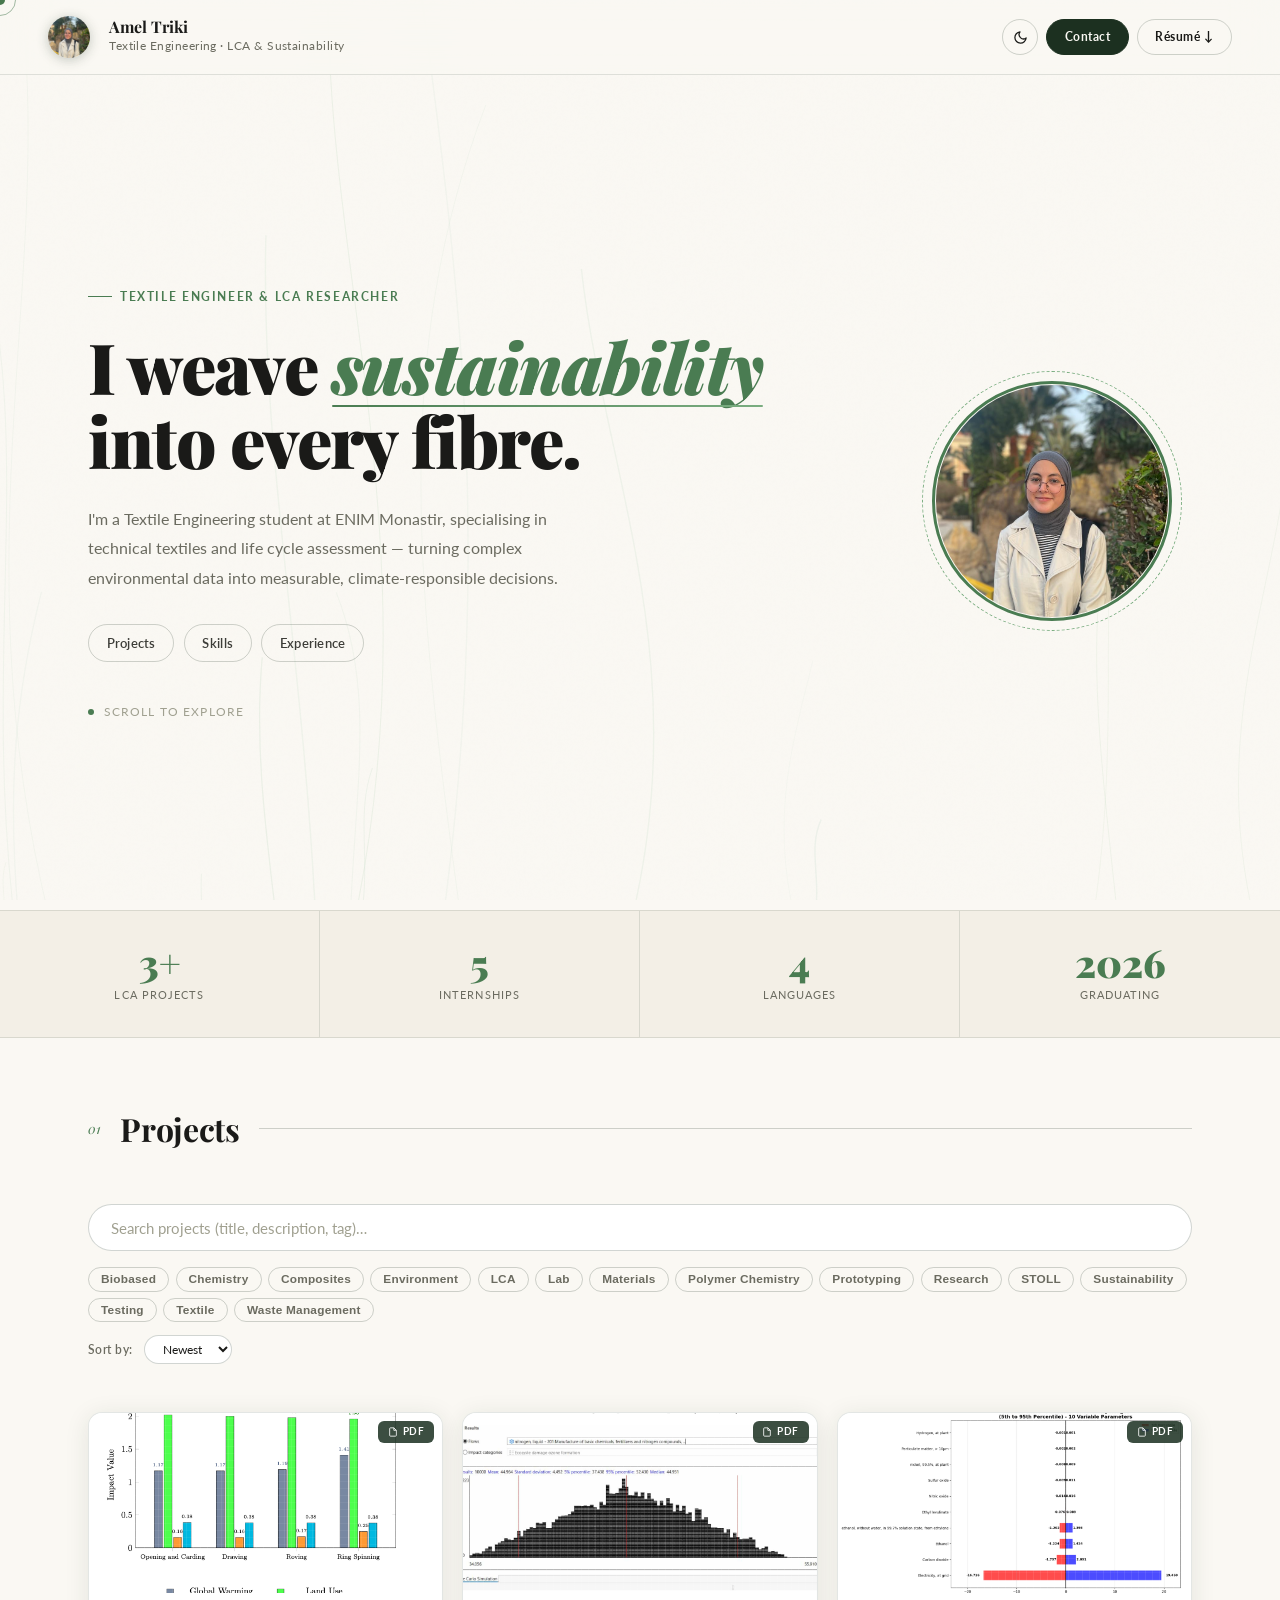
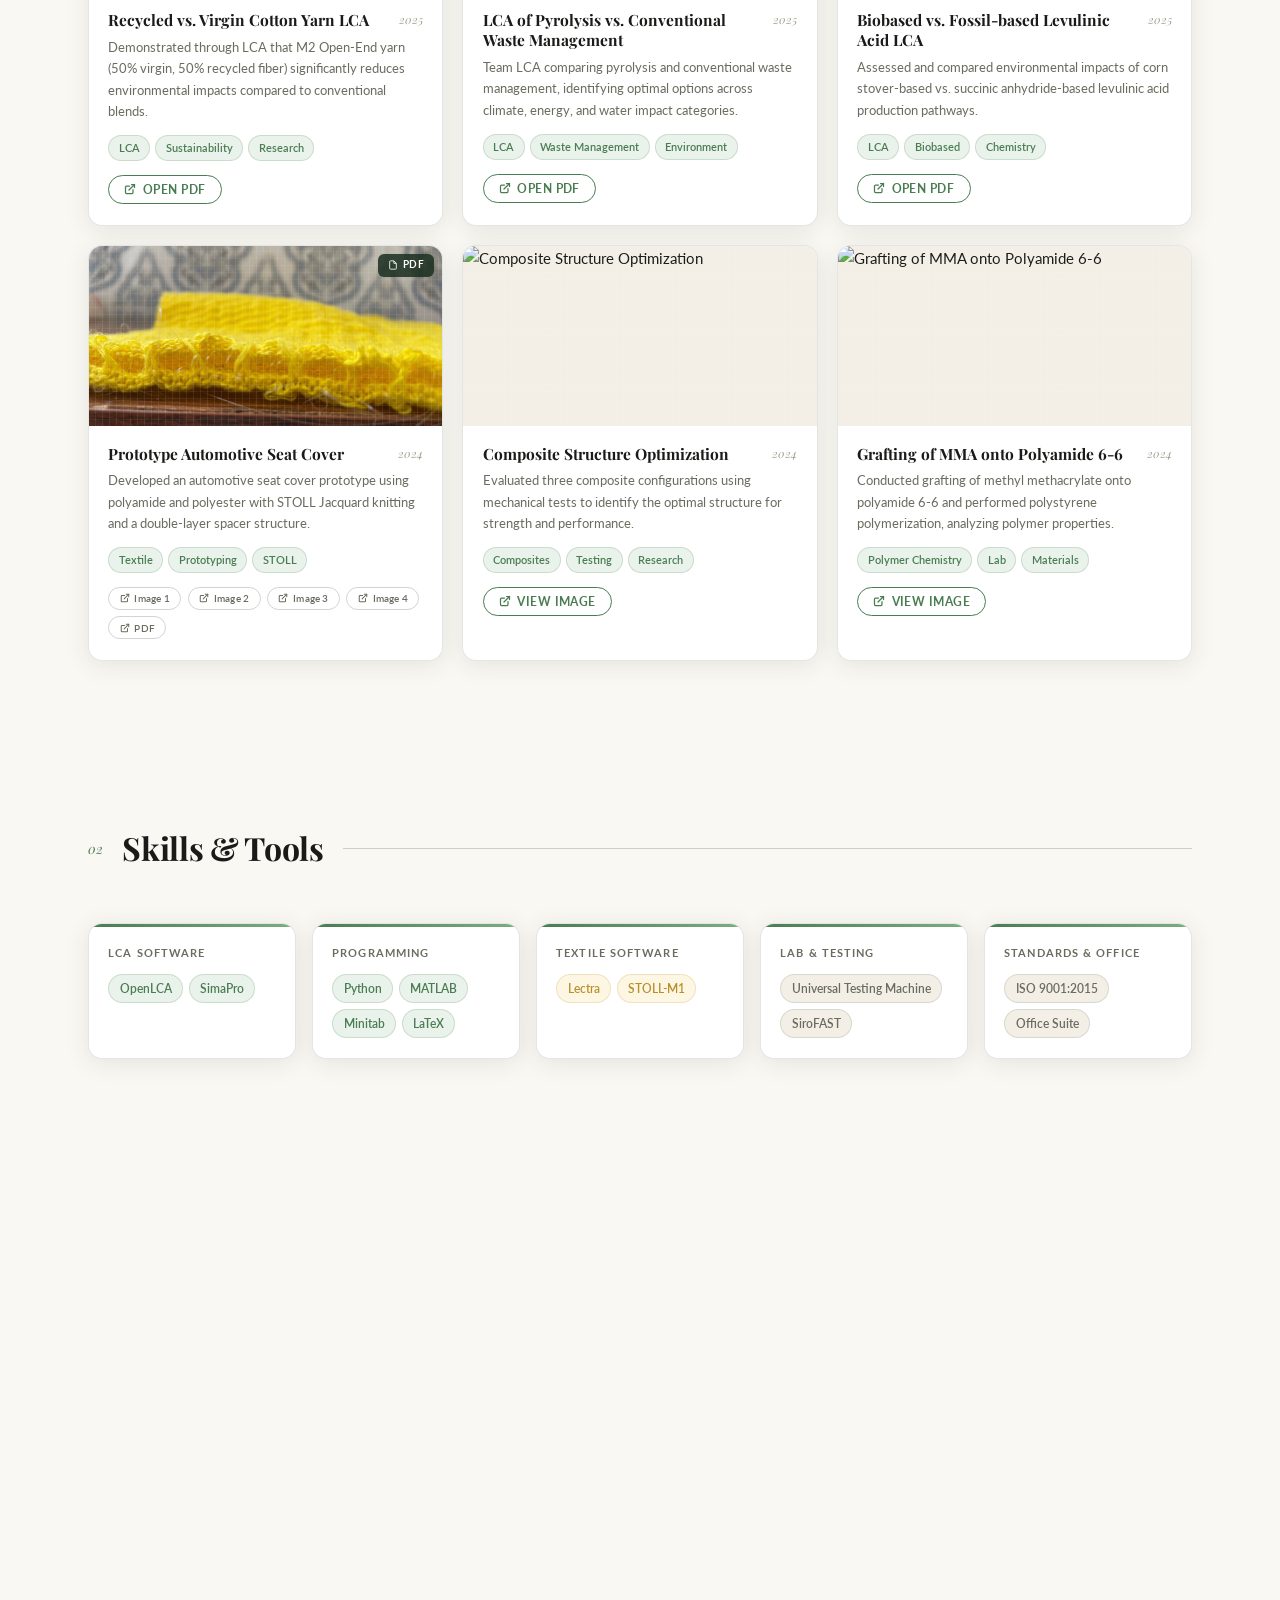
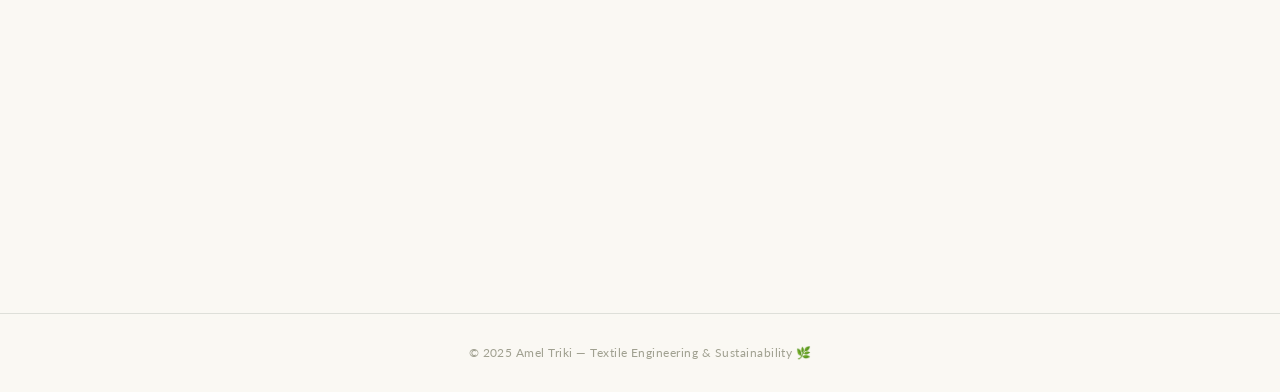
==== index.html @ c867740b "Update index.html" ====
<!DOCTYPE html>
<html lang="en">
<head>
<meta charset="UTF-8"/>
<meta name="viewport" content="width=device-width, initial-scale=1.0"/>
<title>Amel Triki — Textile & LCA Portfolio</title>
<link href="https://fonts.googleapis.com/css2?family=Playfair+Display:ital,wght@0,400;0,700;0,900;1,400;1,700&family=Lato:wght@300;400;700&display=swap" rel="stylesheet"/>
<style>
*,*::before,*::after{box-sizing:border-box;margin:0;padding:0;}
:root{
  --cream:#faf8f3;--cream2:#f3efe6;--cream3:#ebe5d8;
  --forest:#1c3020;--forest2:#2a4530;--moss:#4a7c52;--sage:#7aad80;--sage-pale:#eaf3eb;
  --gold:#b8902a;--gold-pale:#fdf6e3;--ink:#1a1a18;--ink2:#3d3d38;--muted:#6b6b60;
  --faint:#a0a090;--surface:#ffffff;--border:rgba(26,48,32,0.12);--border2:rgba(26,48,32,0.2);
  --shadow:0 4px 24px rgba(26,48,32,0.10);--shadow-lg:0 12px 48px rgba(26,48,32,0.15);
  --radius:14px;--font-display:'Playfair Display',Georgia,serif;--font-body:'Lato',system-ui,sans-serif;
  --contact-bg:#e8ede6;--contact-text:#1a1a18;--contact-sub:#5a5a50;
  --contact-link-bg:rgba(26,48,32,0.06);--contact-link-border:rgba(26,48,32,0.1);
  --contact-link-hover:rgba(26,48,32,0.1);--contact-link-hover-border:rgba(74,124,82,0.35);
  --contact-label:rgba(26,48,32,0.4);--contact-glow:rgba(122,173,128,0.12);
  --contact-accent:#4a7c52;
}
body.dark{
  --cream:#111810;--cream2:#161d14;--cream3:#1c2419;--forest:#a8c8a0;--forest2:#8ab890;
  --moss:#6aad72;--sage:#4a8a52;--sage-pale:#162018;--gold:#d4a840;--gold-pale:#1e1a0e;
  --ink:#e8e8d8;--ink2:#c8c8b8;--muted:#9a9a88;--faint:#5a5a50;--surface:#1a2018;
  --border:rgba(168,200,160,0.12);--border2:rgba(168,200,160,0.22);
  --shadow:0 4px 24px rgba(0,0,0,0.3);--shadow-lg:0 12px 48px rgba(0,0,0,0.4);
  --contact-bg:#2a3228;--contact-text:#d8d8c8;--contact-sub:#8a8a78;
  --contact-link-bg:rgba(255,255,255,0.06);--contact-link-border:rgba(255,255,255,0.1);
  --contact-link-hover:rgba(255,255,255,0.1);--contact-link-hover-border:rgba(106,173,114,0.35);
  --contact-label:rgba(255,255,255,0.4);--contact-glow:rgba(122,173,128,0.1);
  --contact-accent:#8cc89a;
}
html{scroll-behavior:smooth;}
body{font-family:var(--font-body);background:var(--cream);color:var(--ink);font-size:15px;line-height:1.7;overflow-x:hidden;transition:background 0.4s,color 0.4s;cursor:none;}
.cursor{width:10px;height:10px;border-radius:50%;background:var(--moss);position:fixed;top:0;left:0;pointer-events:none;z-index:9999;transform:translate(-50%,-50%);mix-blend-mode:multiply;}
.cursor-ring{width:32px;height:32px;border-radius:50%;border:1px solid var(--moss);position:fixed;top:0;left:0;pointer-events:none;z-index:9998;transform:translate(-50%,-50%);transition:transform 0.18s ease,width 0.2s,height 0.2s;opacity:0.5;}
body:has(a:hover) .cursor-ring,body:has(button:hover) .cursor-ring{width:50px;height:50px;opacity:0.8;}
#threadCanvas{position:fixed;top:0;left:0;width:100%;height:100%;pointer-events:none;z-index:0;opacity:0.35;}
body::after{content:'';position:fixed;inset:0;background-image:url("data:image/svg+xml,%3Csvg viewBox='0 0 256 256' xmlns='http://www.w3.org/2000/svg'%3E%3Cfilter id='noise'%3E%3CfeTurbulence type='fractalNoise' baseFrequency='0.9' numOctaves='4' stitchTiles='stitch'/%3E%3C/filter%3E%3Crect width='100%25' height='100%25' filter='url(%23noise)' opacity='0.04'/%3E%3C/svg%3E");pointer-events:none;z-index:1;opacity:0.4;}
nav{position:sticky;top:0;z-index:500;display:flex;align-items:center;gap:1.2rem;padding:1rem 3rem;background:rgba(250,248,243,0.85);backdrop-filter:blur(20px);border-bottom:1px solid var(--border);transition:background 0.4s,border-color 0.4s;}
body.dark nav{background:rgba(17,24,16,0.88);}
.nav-monogram{width:42px;height:42px;border-radius:50%;overflow:hidden;flex-shrink:0;box-shadow:0 2px 12px rgba(26,48,32,0.25);transition:transform 0.3s;}
.nav-monogram:hover{transform:rotate(8deg) scale(1.08);}
.nav-monogram img{width:100%;height:100%;object-fit:cover;display:block;}
.nav-info{flex:1;}
.nav-name{font-family:var(--font-display);font-size:1rem;font-weight:700;color:var(--ink);line-height:1.1;}
.nav-role{font-size:0.72rem;color:var(--muted);letter-spacing:0.04em;}
.nav-actions{display:flex;align-items:center;gap:0.5rem;}
.theme-btn{width:36px;height:36px;border-radius:50%;border:1px solid var(--border2);background:transparent;cursor:none;display:flex;align-items:center;justify-content:center;color:var(--ink);transition:all 0.25s;}
.theme-btn:hover{background:var(--sage-pale);border-color:var(--moss);}
.nav-cta{padding:0.42rem 1.1rem;border-radius:2rem;font-size:0.78rem;font-weight:700;letter-spacing:0.04em;text-decoration:none;cursor:none;transition:all 0.22s;font-family:var(--font-body);}
.nav-cta-solid{background:var(--forest);color:var(--cream);border:1.5px solid var(--forest);}
.nav-cta-solid:hover{background:var(--forest2);box-shadow:0 4px 16px rgba(26,48,32,0.25);}
.nav-cta-outline{background:transparent;color:var(--ink);border:1.5px solid var(--border2);}
.nav-cta-outline:hover{border-color:var(--moss);color:var(--moss);}
.hero{position:relative;z-index:2;display:grid;grid-template-columns:1fr 280px;gap:3rem;align-items:center;padding:5rem 3rem 4rem;min-height:calc(100vh - 65px);max-width:1200px;margin:0 auto;}
.hero-eyebrow{display:inline-flex;align-items:center;gap:0.5rem;font-size:0.72rem;font-weight:700;letter-spacing:0.14em;text-transform:uppercase;color:var(--moss);margin-bottom:1.4rem;}
.hero-eyebrow::before{content:'';width:24px;height:1.5px;background:var(--moss);display:block;}
.hero-headline{font-family:var(--font-display);font-size:clamp(2.8rem,5.5vw,5rem);font-weight:900;line-height:1.06;color:var(--ink);margin-bottom:1.6rem;letter-spacing:-0.02em;}
.hero-headline em{font-style:italic;color:var(--moss);position:relative;display:inline-block;}
.hero-headline em::after{content:'';position:absolute;bottom:-4px;left:0;right:0;height:2px;background:linear-gradient(90deg,var(--moss),var(--sage));border-radius:2px;}
.hero-body{font-size:1rem;color:var(--muted);max-width:500px;line-height:1.85;margin-bottom:2rem;}
.hero-body strong{color:var(--ink2);font-weight:700;}
.hero-pills{display:flex;gap:0.6rem;flex-wrap:wrap;margin-bottom:2.5rem;}
.hero-pill{padding:0.42rem 1.1rem;border-radius:2rem;border:1.5px solid var(--border2);background:transparent;color:var(--ink2);font-size:0.82rem;font-weight:600;text-decoration:none;cursor:none;transition:all 0.22s;letter-spacing:0.02em;}
.hero-pill:hover{border-color:var(--moss);color:var(--moss);background:var(--sage-pale);transform:translateY(-2px);}
.scroll-hint{display:flex;align-items:center;gap:0.6rem;font-size:0.72rem;color:var(--faint);letter-spacing:0.1em;text-transform:uppercase;}
.scroll-dot{width:6px;height:6px;border-radius:50%;background:var(--moss);animation:pulse 2s ease-in-out infinite;}
@keyframes pulse{0%,100%{opacity:0.4;transform:scale(1);}50%{opacity:1;transform:scale(1.3);}}
.hero-visual{display:flex;flex-direction:column;align-items:center;gap:0;}
.photo-frame{position:relative;width:240px;height:240px;}
.photo-ring-outer{position:absolute;inset:-10px;border-radius:50%;border:1.5px dashed var(--sage);animation:spin 30s linear infinite;}
.photo-ring-inner{position:absolute;inset:0;border-radius:50%;border:3px solid var(--moss);}
.photo-circle{position:absolute;inset:4px;border-radius:50%;overflow:hidden;}
.photo-circle img{width:100%;height:100%;object-fit:cover;display:block;}
@keyframes spin{from{transform:rotate(0deg);}to{transform:rotate(360deg);}}
.stat-strip{position:relative;z-index:2;display:grid;grid-template-columns:repeat(4,1fr);border-top:1px solid var(--border);border-bottom:1px solid var(--border);background:var(--cream2);}
.stat-cell{padding:2rem 1.5rem;text-align:center;border-right:1px solid var(--border);transition:background 0.2s;}
.stat-cell:last-child{border-right:none;}
.stat-cell:hover{background:var(--sage-pale);}
.stat-num{font-family:var(--font-display);font-size:2.4rem;font-weight:900;color:var(--moss);line-height:1;display:block;}
.stat-label{font-size:0.68rem;letter-spacing:0.1em;text-transform:uppercase;color:var(--muted);margin-top:0.3rem;display:block;}
.section{position:relative;z-index:2;padding:5rem 3rem;max-width:1200px;margin:0 auto;}
.section-header{display:flex;align-items:center;gap:1.2rem;margin-bottom:3rem;}
.section-num{font-family:var(--font-display);font-size:0.85rem;font-style:italic;color:var(--moss);}
.section-title{font-family:var(--font-display);font-size:2rem;font-weight:700;color:var(--ink);letter-spacing:-0.01em;}
.section-line{flex:1;height:1px;background:var(--border2);}
.search-section{position:relative;z-index:2;padding:4rem 3rem 0;max-width:1200px;margin:0 auto;}
.search-input{width:100%;padding:0.85rem 1.4rem;border:1.5px solid var(--border2);border-radius:2rem;background:var(--surface);color:var(--ink);font-size:0.92rem;font-family:var(--font-body);outline:none;transition:border-color 0.2s,box-shadow 0.2s;}
.search-input::placeholder{color:var(--faint);}
.search-input:focus{border-color:var(--moss);box-shadow:0 0 0 3px rgba(74,124,82,0.12);}
.filter-tags{display:flex;flex-wrap:wrap;gap:0.4rem;margin:1rem 0 0.5rem;}
.filter-tag{padding:0.26rem 0.75rem;border-radius:2rem;border:1px solid var(--border2);background:transparent;font-size:0.74rem;font-weight:600;color:var(--muted);cursor:none;transition:all 0.15s;letter-spacing:0.02em;}
.filter-tag:hover,.filter-tag.active{background:var(--sage-pale);border-color:var(--moss);color:var(--moss);}
.sort-row{display:flex;align-items:center;gap:0.7rem;margin:0.8rem 0 0;}
.sort-label{font-size:0.78rem;color:var(--muted);font-weight:600;letter-spacing:0.04em;}
.sort-select{padding:0.3rem 0.85rem;border-radius:2rem;border:1px solid var(--border2);background:var(--surface);color:var(--ink);font-size:0.78rem;font-family:var(--font-body);cursor:none;outline:none;}
.projects-grid{display:grid;grid-template-columns:repeat(auto-fill,minmax(280px,1fr));gap:1.2rem;padding-top:1.5rem;}
.project-card{background:var(--surface);border-radius:var(--radius);border:1px solid var(--border);overflow:hidden;box-shadow:var(--shadow);transition:transform 0.25s cubic-bezier(0.34,1.56,0.64,1),box-shadow 0.25s;cursor:none;position:relative;}
.project-card:hover{transform:translateY(-6px) rotate(-0.4deg);box-shadow:var(--shadow-lg);}
.card-img{width:100%;height:180px;position:relative;overflow:hidden;background:var(--cream2);}
.card-img img{width:100%;height:100%;object-fit:cover;display:block;}
.card-img::after{content:'';position:absolute;inset:0;background-image:repeating-linear-gradient(90deg,transparent,transparent 6px,rgba(255,255,255,0.08) 6px,rgba(255,255,255,0.08) 7px),repeating-linear-gradient(0deg,transparent,transparent 6px,rgba(255,255,255,0.05) 6px,rgba(255,255,255,0.05) 7px);pointer-events:none;}
.pdf-badge{position:absolute;top:8px;right:8px;background:rgba(26,48,32,0.85);color:#fff;padding:0.2rem 0.6rem;border-radius:6px;font-size:0.6rem;font-weight:700;letter-spacing:0.06em;text-transform:uppercase;z-index:2;display:flex;align-items:center;gap:0.3rem;}
.pdf-badge svg{width:10px;height:10px;stroke:#fff;fill:none;stroke-width:2;}
.card-body{padding:1.1rem 1.2rem 1.3rem;}
.card-top{display:flex;justify-content:space-between;align-items:flex-start;margin-bottom:0.4rem;}
.card-title{font-family:var(--font-display);font-size:0.97rem;font-weight:700;color:var(--ink);line-height:1.3;flex:1;margin-right:0.5rem;}
.card-year{font-size:0.72rem;color:var(--faint);font-variant-numeric:tabular-nums;flex-shrink:0;font-style:italic;font-family:var(--font-display);}
.card-desc{font-size:0.81rem;color:var(--muted);line-height:1.65;margin-bottom:0.8rem;}
.card-tags{display:flex;flex-wrap:wrap;gap:0.3rem;margin-bottom:0.85rem;}
.card-tag{padding:0.18rem 0.6rem;border-radius:2rem;background:var(--sage-pale);border:1px solid rgba(74,124,82,0.2);font-size:0.68rem;color:var(--moss);font-weight:600;}
.demo-btn{display:inline-flex;align-items:center;gap:0.4rem;padding:0.38rem 0.95rem;border-radius:2rem;border:1.5px solid var(--moss);background:transparent;color:var(--moss);font-size:0.74rem;font-weight:700;letter-spacing:0.04em;text-transform:uppercase;cursor:pointer;font-family:var(--font-body);transition:all 0.2s;}
.demo-btn:hover{background:var(--moss);color:#fff;transform:translateY(-1px);box-shadow:0 3px 12px rgba(74,124,82,0.25);}
.demo-btn svg{width:12px;height:12px;stroke:currentColor;fill:none;stroke-width:2.5;stroke-linecap:round;stroke-linejoin:round;}
.files-row{display:flex;gap:0.4rem;flex-wrap:wrap;}
.files-btn{display:inline-flex;align-items:center;gap:0.3rem;padding:0.28rem 0.65rem;border-radius:1rem;border:1px solid var(--border2);background:transparent;color:var(--muted);font-size:0.63rem;font-weight:600;cursor:pointer;font-family:var(--font-body);transition:all 0.15s;letter-spacing:0.02em;}
.files-btn:hover{border-color:var(--moss);color:var(--moss);background:var(--sage-pale);}
.files-btn svg{width:10px;height:10px;stroke:currentColor;fill:none;stroke-width:2.5;stroke-linecap:round;stroke-linejoin:round;}
.skills-grid{display:grid;grid-template-columns:repeat(auto-fill,minmax(190px,1fr));gap:1rem;}
.skill-card{background:var(--surface);border-radius:var(--radius);border:1px solid var(--border);padding:1.2rem;box-shadow:var(--shadow);transition:transform 0.2s,box-shadow 0.2s;position:relative;overflow:hidden;}
.skill-card::before{content:'';position:absolute;top:0;left:0;right:0;height:3px;background:linear-gradient(90deg,var(--moss),var(--sage));}
.skill-card:hover{transform:translateY(-3px);box-shadow:var(--shadow-lg);}
.skill-card-title{font-size:0.68rem;font-weight:700;letter-spacing:0.1em;text-transform:uppercase;color:var(--muted);margin-bottom:0.75rem;}
.skill-chips{display:flex;flex-wrap:wrap;gap:0.35rem;}
.chip{padding:0.22rem 0.65rem;border-radius:2rem;font-size:0.75rem;font-weight:600;}
.chip-green{background:var(--sage-pale);color:var(--moss);border:1px solid rgba(74,124,82,0.2);}
.chip-gold{background:var(--gold-pale);color:var(--gold);border:1px solid rgba(184,144,42,0.2);}
.chip-neutral{background:var(--cream2);color:var(--muted);border:1px solid var(--border);}
.lang-chips{display:flex;flex-wrap:wrap;gap:0.35rem;}
.lang-chip{display:inline-flex;align-items:center;gap:0.35rem;padding:0.22rem 0.65rem;border-radius:2rem;background:var(--sage-pale);border:1px solid rgba(74,124,82,0.2);font-size:0.75rem;font-weight:600;color:var(--moss);}
.lang-badge{background:var(--moss);color:#fff;font-size:0.6rem;padding:0.08rem 0.38rem;border-radius:2rem;font-weight:700;}
.timeline{position:relative;padding-left:2rem;}
.timeline::before{content:'';position:absolute;left:0;top:8px;bottom:8px;width:1.5px;background:linear-gradient(180deg,var(--moss),var(--sage),transparent);}
.tl-item{position:relative;margin-bottom:2.5rem;padding-left:1.8rem;}
.tl-dot{position:absolute;left:-2.28rem;top:6px;width:12px;height:12px;border-radius:50%;background:var(--moss);border:2.5px solid var(--cream);box-shadow:0 0 0 2.5px var(--moss);transition:transform 0.2s;}
.tl-item:hover .tl-dot{transform:scale(1.4);}
.tl-date{font-size:0.7rem;letter-spacing:0.1em;text-transform:uppercase;color:var(--moss);margin-bottom:0.18rem;font-weight:700;}
.tl-role{font-family:var(--font-display);font-size:1.05rem;font-weight:700;color:var(--ink);}
.tl-company{font-size:0.8rem;color:var(--muted);margin-bottom:0.5rem;}
.tl-desc{font-size:0.87rem;color:var(--muted);line-height:1.78;max-width:560px;}
.edu-grid{display:grid;grid-template-columns:repeat(auto-fill,minmax(240px,1fr));gap:1rem;}
.edu-card{background:var(--surface);border-radius:var(--radius);border:1px solid var(--border);padding:1.4rem;box-shadow:var(--shadow);transition:transform 0.2s;position:relative;overflow:hidden;}
.edu-card::after{content:'';position:absolute;bottom:0;right:0;width:60px;height:60px;background:radial-gradient(circle at bottom right,var(--sage-pale) 0%,transparent 70%);}
.edu-card:hover{transform:translateY(-3px);}
.edu-year{font-size:0.7rem;color:var(--moss);font-weight:700;letter-spacing:0.1em;text-transform:uppercase;margin-bottom:0.6rem;}
.edu-degree{font-family:var(--font-display);font-size:0.95rem;font-weight:700;color:var(--ink);margin-bottom:0.3rem;line-height:1.35;}
.edu-school{font-size:0.79rem;color:var(--muted);}
.contact-wrap{background:var(--contact-bg);border-radius:20px;padding:3rem;display:grid;grid-template-columns:1fr 1fr;gap:3rem;position:relative;overflow:hidden;border:1px solid var(--border);}
.contact-wrap::before{content:'';position:absolute;top:-80px;right:-80px;width:260px;height:260px;border-radius:50%;background:radial-gradient(circle,var(--contact-glow) 0%,transparent 70%);}
.contact-headline{font-family:var(--font-display);font-size:2rem;font-weight:700;color:var(--contact-text);line-height:1.3;margin-bottom:1rem;}
.contact-headline em{font-style:italic;color:var(--contact-accent);}
.contact-sub{font-size:0.88rem;color:var(--contact-sub);line-height:1.8;}
.contact-links{display:flex;flex-direction:column;gap:0.8rem;}
.contact-link{display:flex;align-items:center;gap:1rem;text-decoration:none;background:var(--contact-link-bg);border:1px solid var(--contact-link-border);border-radius:12px;padding:1rem 1.1rem;transition:background 0.2s,border-color 0.2s;cursor:none;}
.contact-link:hover{background:var(--contact-link-hover);border-color:var(--contact-link-hover-border);}
.contact-icon{width:32px;height:32px;border-radius:50%;background:var(--contact-link-bg);border:1px solid var(--contact-link-border);display:flex;align-items:center;justify-content:center;font-size:0.85rem;flex-shrink:0;}
.contact-link-label{font-size:0.68rem;color:var(--contact-label);letter-spacing:0.08em;text-transform:uppercase;}
.contact-link-value{font-size:0.88rem;color:var(--contact-text);font-weight:600;}
footer{position:relative;z-index:2;text-align:center;padding:1.8rem;font-size:0.75rem;color:var(--faint);border-top:1px solid var(--border);letter-spacing:0.04em;}
@keyframes fadeUp{from{opacity:0;transform:translateY(28px);}to{opacity:1;transform:translateY(0);}}
.fade-up{opacity:0;animation:fadeUp 0.7s ease forwards;}
.fade-up:nth-child(1){animation-delay:0.1s;}
.fade-up:nth-child(2){animation-delay:0.25s;}
.fade-up:nth-child(3){animation-delay:0.4s;}
.fade-up:nth-child(4){animation-delay:0.55s;}
.reveal{opacity:0;transform:translateY(32px);transition:opacity 0.65s ease,transform 0.65s ease;}
.reveal.visible{opacity:1;transform:translateY(0);}
@media(max-width:768px){
  nav{padding:0.8rem 1.4rem;}
  .hero{grid-template-columns:1fr;padding:3rem 1.4rem 2rem;min-height:auto;}
  .hero-visual{flex-direction:row;justify-content:center;}
  .photo-frame{width:130px;height:130px;}
  .stat-strip{grid-template-columns:repeat(2,1fr);}
  .section{padding:3rem 1.4rem;}
  .search-section{padding:3rem 1.4rem 0;}
  .contact-wrap{grid-template-columns:1fr;padding:2rem;}
  body{cursor:auto;}
  .cursor,.cursor-ring{display:none;}
}
</style>
</head>
<body>
<div class="cursor" id="cur"></div>
<div class="cursor-ring" id="curR"></div>
<canvas id="threadCanvas"></canvas>
<nav>
  <div class="nav-monogram"><img src="profile.jpg" alt="Amel Triki"/></div>
  <div class="nav-info">
    <div class="nav-name">Amel Triki</div>
    <div class="nav-role">Textile Engineering · LCA & Sustainability</div>
  </div>
  <div class="nav-actions">
    <button class="theme-btn" id="themeBtn" aria-label="Toggle theme">
      <svg id="themeIcon" width="15" height="15" viewBox="0 0 24 24" fill="none" stroke="currentColor" stroke-width="2" stroke-linecap="round" stroke-linejoin="round"><path d="M21 12.79A9 9 0 1 1 11.21 3 7 7 0 0 0 21 12.79z"/></svg>
    </button>
    <a href="#contact" class="nav-cta nav-cta-solid">Contact</a>
    <a href="Amel_Triki_CV.pdf" download="Amel_Triki_CV.pdf" class="nav-cta nav-cta-outline">Résumé ↓</a>
  </div>
</nav>
<div class="hero">
  <div>
    <div class="hero-eyebrow fade-up">Textile Engineer & LCA Researcher</div>
    <h1 class="hero-headline fade-up">I weave <em>sustainability</em><br>into every fibre.</h1>
    <p class="hero-body fade-up">I'm a Textile Engineering student at ENIM Monastir, specialising in technical textiles and life cycle assessment — turning complex environmental data into measurable, climate-responsible decisions.</p>
    <div class="hero-pills fade-up">
      <a href="#projects" class="hero-pill">Projects</a>
      <a href="#skills" class="hero-pill">Skills</a>
      <a href="#experience" class="hero-pill">Experience</a>
    </div>
    <div class="scroll-hint fade-up"><span class="scroll-dot"></span><span>Scroll to explore</span></div>
  </div>
  <div class="hero-visual fade-up">
    <div class="photo-frame">
      <div class="photo-ring-outer"></div>
      <div class="photo-ring-inner"></div>
      <div class="photo-circle"><img src="profile.jpg" alt="Amel Triki"/></div>
    </div>
  </div>
</div>
<div class="stat-strip reveal">
  <div class="stat-cell"><span class="stat-num">3+</span><span class="stat-label">LCA Projects</span></div>
  <div class="stat-cell"><span class="stat-num">5</span><span class="stat-label">Internships</span></div>
  <div class="stat-cell"><span class="stat-num">4</span><span class="stat-label">Languages</span></div>
  <div class="stat-cell"><span class="stat-num">2026</span><span class="stat-label">Graduating</span></div>
</div>
<div class="search-section reveal" id="projects">
  <div class="section-header">
    <span class="section-num">01</span>
    <h2 class="section-title">Projects</h2>
    <div class="section-line"></div>
  </div>
  <input class="search-input" id="searchInput" type="text" placeholder="Search projects (title, description, tag)…"/>
  <div class="filter-tags" id="filterTags"></div>
  <div class="sort-row">
    <span class="sort-label">Sort by:</span>
    <select class="sort-select" id="sortSelect">
      <option value="newest">Newest</option>
      <option value="oldest">Oldest</option>
      <option value="az">A → Z</option>
      <option value="za">Z → A</option>
    </select>
  </div>
</div>
<div class="section" style="padding-top:1.5rem;" id="projectsWrap">
  <div class="projects-grid" id="projectsGrid"></div>
</div>
<div class="section reveal" id="skills">
  <div class="section-header">
    <span class="section-num">02</span>
    <h2 class="section-title">Skills & Tools</h2>
    <div class="section-line"></div>
  </div>
  <div class="skills-grid">
    <div class="skill-card reveal"><div class="skill-card-title">LCA Software</div><div class="skill-chips"><span class="chip chip-green">OpenLCA</span><span class="chip chip-green">SimaPro</span></div></div>
    <div class="skill-card reveal"><div class="skill-card-title">Programming</div><div class="skill-chips"><span class="chip chip-green">Python</span><span class="chip chip-green">MATLAB</span><span class="chip chip-green">Minitab</span><span class="chip chip-green">LaTeX</span></div></div>
    <div class="skill-card reveal"><div class="skill-card-title">Textile Software</div><div class="skill-chips"><span class="chip chip-gold">Lectra</span><span class="chip chip-gold">STOLL-M1</span></div></div>
    <div class="skill-card reveal"><div class="skill-card-title">Lab & Testing</div><div class="skill-chips"><span class="chip chip-neutral">Universal Testing Machine</span><span class="chip chip-neutral">SiroFAST</span></div></div>
    <div class="skill-card reveal"><div class="skill-card-title">Standards & Office</div><div class="skill-chips"><span class="chip chip-neutral">ISO 9001:2015</span><span class="chip chip-neutral">Office Suite</span></div></div>
    <div class="skill-card reveal"><div class="skill-card-title">Languages</div><div class="lang-chips"><span class="lang-chip">Arabic <span class="lang-badge">Native</span></span><span class="lang-chip">French <span class="lang-badge">C1</span></span><span class="lang-chip">English <span class="lang-badge">C1</span></span><span class="lang-chip">German <span class="lang-badge">A1</span></span></div></div>
  </div>
</div>
<div class="section reveal" id="experience">
  <div class="section-header">
    <span class="section-num">03</span>
    <h2 class="section-title">Experience</h2>
    <div class="section-line"></div>
  </div>
  <div class="timeline">
    <div class="tl-item reveal"><div class="tl-dot"></div><div class="tl-date">Sep 2025</div><div class="tl-role">LCA Intern</div><div class="tl-company">Carbon Jar — Sousse, Tunisia</div><div class="tl-desc">Conducted LCA of pyrolysis vs. conventional waste management, highlighting optimal options across climate, energy, and water impact categories.</div></div>
    <div class="tl-item reveal"><div class="tl-dot"></div><div class="tl-date">Aug 2025</div><div class="tl-role">LCA Intern</div><div class="tl-company">Carbon Jar — Sousse, Tunisia</div><div class="tl-desc">Assessed and compared environmental impacts of biobased (corn stover) vs. fossil-based levulinic acid production to identify the more sustainable pathway.</div></div>
    <div class="tl-item reveal"><div class="tl-dot"></div><div class="tl-date">Feb – Jun 2025</div><div class="tl-role">Final Year Graduation Project</div><div class="tl-company">SITEX — Sousse, Tunisia</div><div class="tl-desc">Demonstrated through LCA that M2 Open-End yarn (50% virgin cotton, 50% recycled fiber) significantly reduces environmental impacts vs. conventional blends.</div></div>
    <div class="tl-item reveal"><div class="tl-dot"></div><div class="tl-date">Jul 2024</div><div class="tl-role">Industrial Engineering Intern</div><div class="tl-company">Zodiac Nautic — Sousse, Tunisia</div><div class="tl-desc">Implemented 5S methodology — organization +30%, cleanliness +25%, efficiency +20%. Proposed sustainable shelving solutions.</div></div>
    <div class="tl-item reveal"><div class="tl-dot"></div><div class="tl-date">2023</div><div class="tl-role">Production Intern</div><div class="tl-company">Covet — Sousse, Tunisia</div><div class="tl-desc">Gained hands-on experience in textile production, observing key manufacturing stages and industrial practices.</div></div>
  </div>
</div>
<div class="section reveal" id="education">
  <div class="section-header">
    <span class="section-num">04</span>
    <h2 class="section-title">Education</h2>
    <div class="section-line"></div>
  </div>
  <div class="edu-grid">
    <div class="edu-card reveal"><div class="edu-year">2022 – 2026</div><div class="edu-degree">Textile Engineering — Technical Textile Specialty</div><div class="edu-school">National School of Engineers of Monastir, Tunisia</div></div>
    <div class="edu-card reveal"><div class="edu-year">2019 – 2022</div><div class="edu-degree">Preparatory Program for Engineering Schools</div><div class="edu-school">Higher School of Science & Technology, Hammam Sousse</div></div>
    <div class="edu-card reveal"><div class="edu-year">2015 – 2019</div><div class="edu-degree">Mathematics Baccalaureate</div><div class="edu-school">Othman Chati High School, Sousse — GPA 3.0 / 4.0</div></div>
  </div>
</div>
<div class="section reveal" id="contact">
  <div class="section-header">
    <span class="section-num">05</span>
    <h2 class="section-title">Contact</h2>
    <div class="section-line"></div>
  </div>
  <div class="contact-wrap">
    <div>
      <div class="contact-headline">Let's build a <em>greener</em><br>future together.</div>
      <p class="contact-sub">Open to research collaborations, internship opportunities, and conversations about sustainable textiles, LCA, and circular systems.</p>
    </div>
    <div class="contact-links">
      <a class="contact-link" href="mailto:ameltriki42@gmail.com"><div class="contact-icon">✉</div><div><div class="contact-link-label">Email</div><div class="contact-link-value">ameltriki42@gmail.com</div></div></a>
      <a class="contact-link" href="tel:+21621801885"><div class="contact-icon">☎</div><div><div class="contact-link-label">Phone</div><div class="contact-link-value">+216 21 801 885</div></div></a>
      <a class="contact-link" href="https://linkedin.com/in/itsamel-triki" target="_blank"><div class="contact-icon" style="font-size:0.75rem;font-weight:700;">in</div><div><div class="contact-link-label">LinkedIn</div><div class="contact-link-value">linkedin.com/in/itsamel-triki</div></div></a>
    </div>
  </div>
</div>
<footer>© 2025 Amel Triki — Textile Engineering & Sustainability 🌿</footer>
<script>
const cur=document.getElementById('cur'),curR=document.getElementById('curR');
let mx=0,my=0,rx=0,ry=0;
document.addEventListener('mousemove',e=>{mx=e.clientX;my=e.clientY;cur.style.left=mx+'px';cur.style.top=my+'px';});
(function animRing(){rx+=(mx-rx)*0.12;ry+=(my-ry)*0.12;curR.style.left=rx+'px';curR.style.top=ry+'px';requestAnimationFrame(animRing);})();
const canvas=document.getElementById('threadCanvas'),ctx=canvas.getContext('2d');
let W,H,threads=[];
function resize(){W=canvas.width=window.innerWidth;H=canvas.height=window.innerHeight;}
resize();window.addEventListener('resize',resize);
function makeThread(){const x=Math.random()*W;return{x,y:H+20,cp1x:x+(Math.random()-0.5)*200,cp1y:H*0.6,cp2x:x+(Math.random()-0.5)*200,cp2y:H*0.3,ex:x+(Math.random()-0.5)*150,ey:-20,progress:0,speed:0.0015+Math.random()*0.001,hue:120+Math.random()*40,alpha:0.12+Math.random()*0.1,width:0.5+Math.random()*1};}
for(let i=0;i<18;i++){const t=makeThread();t.progress=Math.random();threads.push(t);}
function drawThread(t){const p=t.progress;ctx.beginPath();ctx.moveTo(t.x,t.y);ctx.bezierCurveTo(t.x+(t.cp1x-t.x)*p,t.y+(t.cp1y-t.y)*p,t.x+(t.cp2x-t.x)*p,t.y+(t.cp2y-t.y)*p,t.x+(t.ex-t.x)*p,t.y+(t.ey-t.y)*p);ctx.strokeStyle=`hsla(${t.hue},45%,40%,${t.alpha})`;ctx.lineWidth=t.width;ctx.stroke();}
(function animThreads(){ctx.clearRect(0,0,W,H);threads.forEach(t=>{t.progress+=t.speed;if(t.progress>1){Object.assign(t,makeThread());t.progress=0;}drawThread(t);});requestAnimationFrame(animThreads);})();
const projects=[
  {title:"Recycled vs. Virgin Cotton Yarn LCA",year:2025,desc:"Demonstrated through LCA that M2 Open-End yarn (50% virgin, 50% recycled fiber) significantly reduces environmental impacts compared to conventional blends.",tags:["LCA","Sustainability","Research"],thumb:"thumb1.jpg",file:"project1.pdf",isPdf:true},
  {title:"LCA of Pyrolysis vs. Conventional Waste Management",year:2025,desc:"Team LCA comparing pyrolysis and conventional waste management, identifying optimal options across climate, energy, and water impact categories.",tags:["LCA","Waste Management","Environment"],thumb:"thumb2.jpg",file:"project2.pdf",isPdf:true},
  {title:"Biobased vs. Fossil-based Levulinic Acid LCA",year:2025,desc:"Assessed and compared environmental impacts of corn stover-based vs. succinic anhydride-based levulinic acid production pathways.",tags:["LCA","Biobased","Chemistry"],thumb:"thumb3.jpg",file:"project3.pdf",isPdf:true},
  {title:"Prototype Automotive Seat Cover",year:2024,desc:"Developed an automotive seat cover prototype using polyamide and polyester with STOLL Jacquard knitting and a double-layer spacer structure.",tags:["Textile","Prototyping","STOLL"],thumb:"project4-1.jpg",files:["project4-1.jpg","project4-2.jpg","project4-3.jpg","project4-4.jpg","project4.pdf"]},
  {title:"Composite Structure Optimization",year:2024,desc:"Evaluated three composite configurations using mechanical tests to identify the optimal structure for strength and performance.",tags:["Composites","Testing","Research"],thumb:"project5.jpg",file:"project5.jpg",isPdf:false},
  {title:"Grafting of MMA onto Polyamide 6-6",year:2024,desc:"Conducted grafting of methyl methacrylate onto polyamide 6-6 and performed polystyrene polymerization, analyzing polymer properties.",tags:["Polymer Chemistry","Lab","Materials"],thumb:"project6.jpg",file:"project6.jpg",isPdf:false}
];
const allTags=[...new Set(projects.flatMap(p=>p.tags))].sort();
let activeTags=new Set(),searchVal="",sortVal="newest";
const ftEl=document.getElementById('filterTags');
allTags.forEach(tag=>{const b=document.createElement('button');b.className='filter-tag';b.textContent=tag;b.addEventListener('click',()=>{activeTags.has(tag)?(activeTags.delete(tag),b.classList.remove('active')):(activeTags.add(tag),b.classList.add('active'));render();});ftEl.appendChild(b);});
function render(){
  const grid=document.getElementById('projectsGrid');
  let list=projects.map((p,i)=>({...p,_idx:i})).filter(p=>{const s=!searchVal||p.title.toLowerCase().includes(searchVal)||p.desc.toLowerCase().includes(searchVal)||p.tags.some(t=>t.toLowerCase().includes(searchVal));const t=!activeTags.size||p.tags.some(t=>activeTags.has(t));return s&&t;});
  if(sortVal==='newest')list.sort((a,b)=>b.year-a.year);else if(sortVal==='oldest')list.sort((a,b)=>a.year-b.year);else if(sortVal==='az')list.sort((a,b)=>a.title.localeCompare(b.title));else list.sort((a,b)=>b.title.localeCompare(a.title));
  grid.innerHTML=list.length?'':'<p style="color:var(--faint);font-size:0.9rem;font-style:italic;">No projects match your search.</p>';
  list.forEach(p=>{
    const el=document.createElement('div');el.className='project-card';
    const hasMultiple=p.files&&p.files.length>1;
    const hasPdf=hasMultiple?p.files.some(f=>f.endsWith('.pdf')):p.isPdf;
    let pdfBadge=hasPdf?'<div class="pdf-badge"><svg viewBox="0 0 24 24"><path d="M14 2H6a2 2 0 0 0-2 2v16a2 2 0 0 0 2 2h12a2 2 0 0 0 2-2V8z"/><polyline points="14 2 14 8 20 8"/></svg> PDF</div>':'';
    let btns='';
    if(hasMultiple){
      let fh='';p.files.forEach((f,i)=>{const isP=f.endsWith('.pdf');const lb=isP?'PDF':'Image '+(i+1);fh+='<button class="files-btn" data-file="'+f+'"><svg viewBox="0 0 24 24"><path d="M18 13v6a2 2 0 0 1-2 2H5a2 2 0 0 1-2-2V8a2 2 0 0 1 2-2h6"/><polyline points="15 3 21 3 21 9"/><line x1="10" y1="14" x2="21" y2="3"/></svg>'+lb+'</button>';});btns='<div class="files-row">'+fh+'</div>';
    }else{const bl=p.isPdf?'Open PDF':'View Image';btns='<button class="demo-btn" data-file="'+p.file+'"><svg viewBox="0 0 24 24"><path d="M18 13v6a2 2 0 0 1-2 2H5a2 2 0 0 1-2-2V8a2 2 0 0 1 2-2h6"/><polyline points="15 3 21 3 21 9"/><line x1="10" y1="14" x2="21" y2="3"/></svg>'+bl+'</button>';}
    el.innerHTML='<div class="card-img"><img src="'+p.thumb+'" alt="'+p.title+'" loading="lazy"/>'+pdfBadge+'</div><div class="card-body"><div class="card-top"><div class="card-title">'+p.title+'</div><div class="card-year">'+p.year+'</div></div><div class="card-desc">'+p.desc+'</div><div class="card-tags">'+p.tags.map(t=>'<span class="card-tag">'+t+'</span>').join('')+'</div>'+btns+'</div>';
    grid.appendChild(el);
  });
  grid.querySelectorAll('.demo-btn,.files-btn').forEach(btn=>{btn.addEventListener('click',e=>{e.stopPropagation();window.open(btn.dataset.file,'_blank');});});
}
document.getElementById('searchInput').addEventListener('input',e=>{searchVal=e.target.value.toLowerCase();render();});
document.getElementById('sortSelect').addEventListener('change',e=>{sortVal=e.target.value;render();});
render();
const obs=new IntersectionObserver(entries=>{entries.forEach(e=>{if(e.isIntersecting)e.target.classList.add('visible');});},{threshold:0.08});
document.querySelectorAll('.reveal').forEach(el=>obs.observe(el));
const themeBtn=document.getElementById('themeBtn'),themeIcon=document.getElementById('themeIcon');
const SUN='<circle cx="12" cy="12" r="5"/><line x1="12" y1="1" x2="12" y2="3"/><line x1="12" y1="21" x2="12" y2="23"/><line x1="4.22" y1="4.22" x2="5.64" y2="5.64"/><line x1="18.36" y1="18.36" x2="19.78" y2="19.78"/><line x1="1" y1="12" x2="3" y2="12"/><line x1="21" y1="12" x2="23" y2="12"/><line x1="4.22" y1="19.78" x2="5.64" y2="18.36"/><line x1="18.36" y1="5.64" x2="19.78" y2="4.22"/>';
const MOON='<path d="M21 12.79A9 9 0 1 1 11.21 3 7 7 0 0 0 21 12.79z"/>';
if(localStorage.getItem('theme')==='dark'){document.body.classList.add('dark');themeIcon.innerHTML=SUN;}
themeBtn.addEventListener('click',()=>{document.body.classList.toggle('dark');const dark=document.body.classList.contains('dark');themeIcon.innerHTML=dark?SUN:MOON;localStorage.setItem('theme',dark?'dark':'light');});
</script>
</body>
</html>
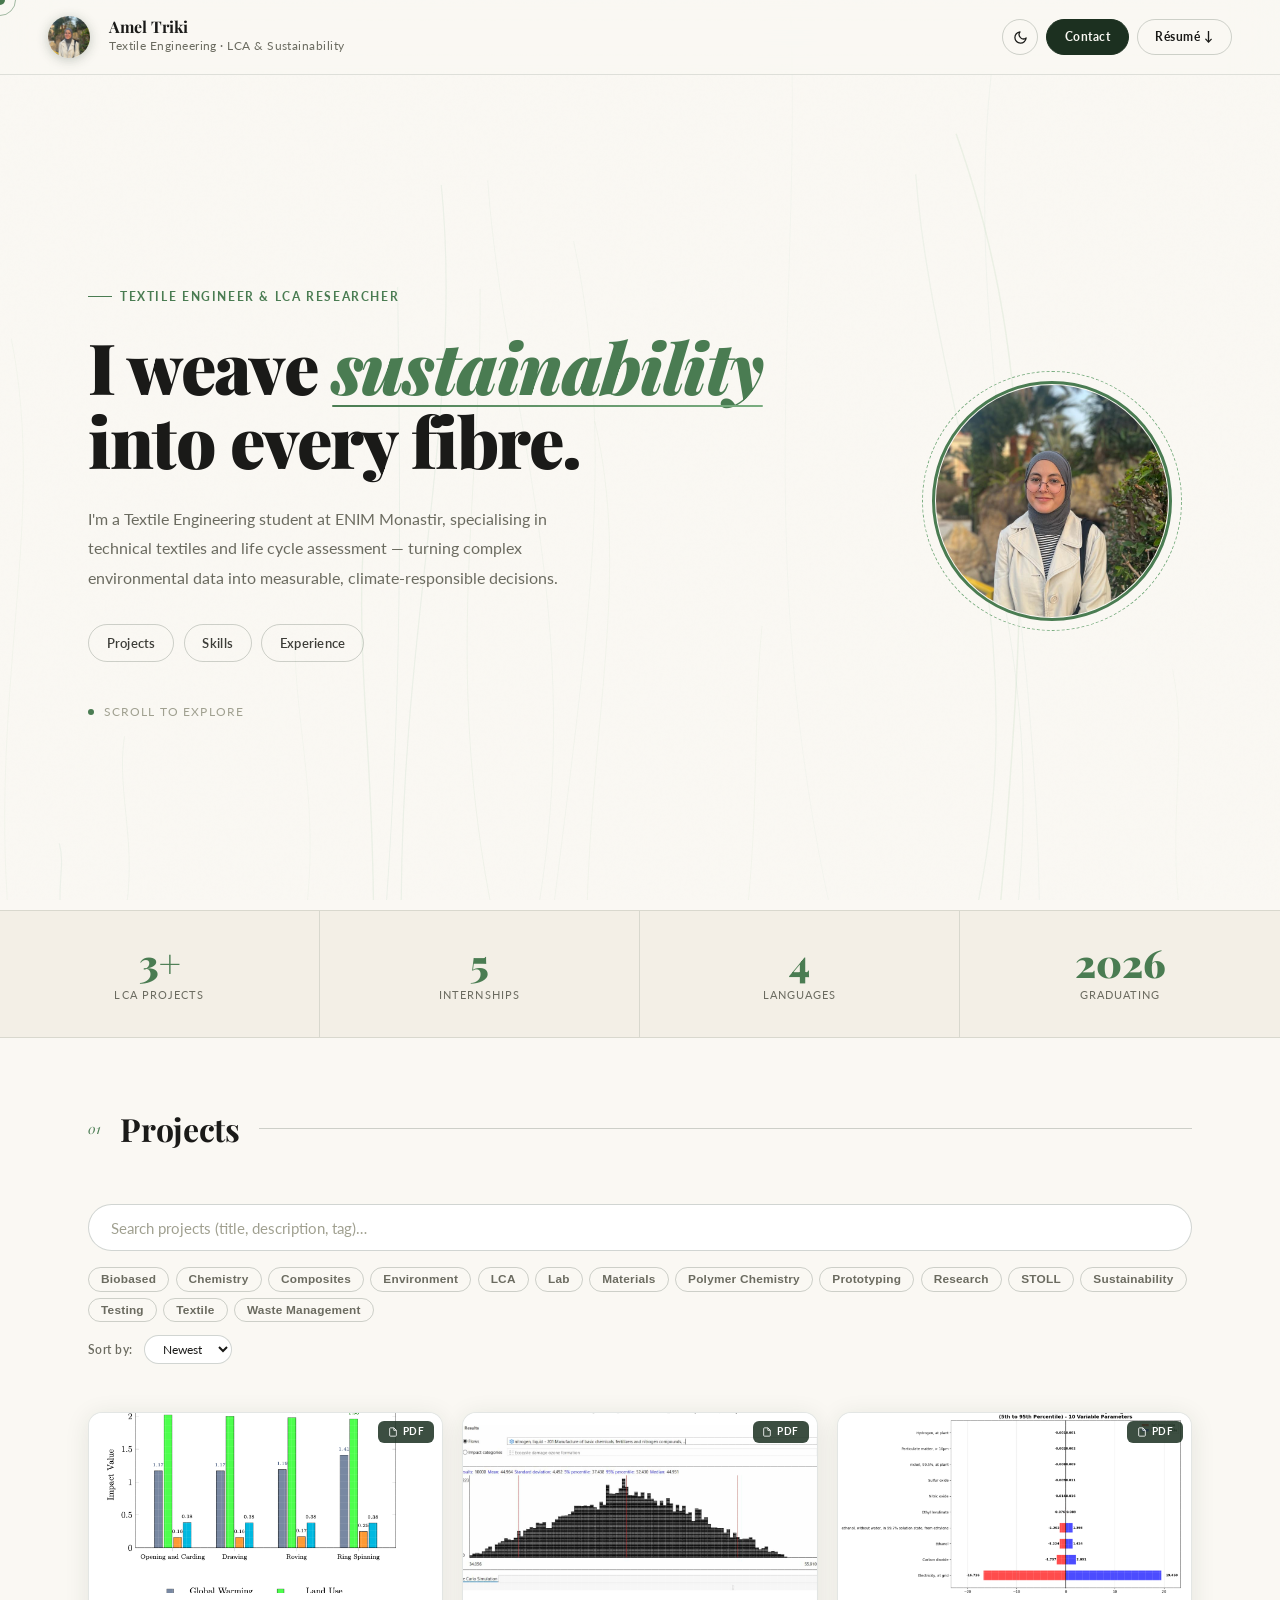
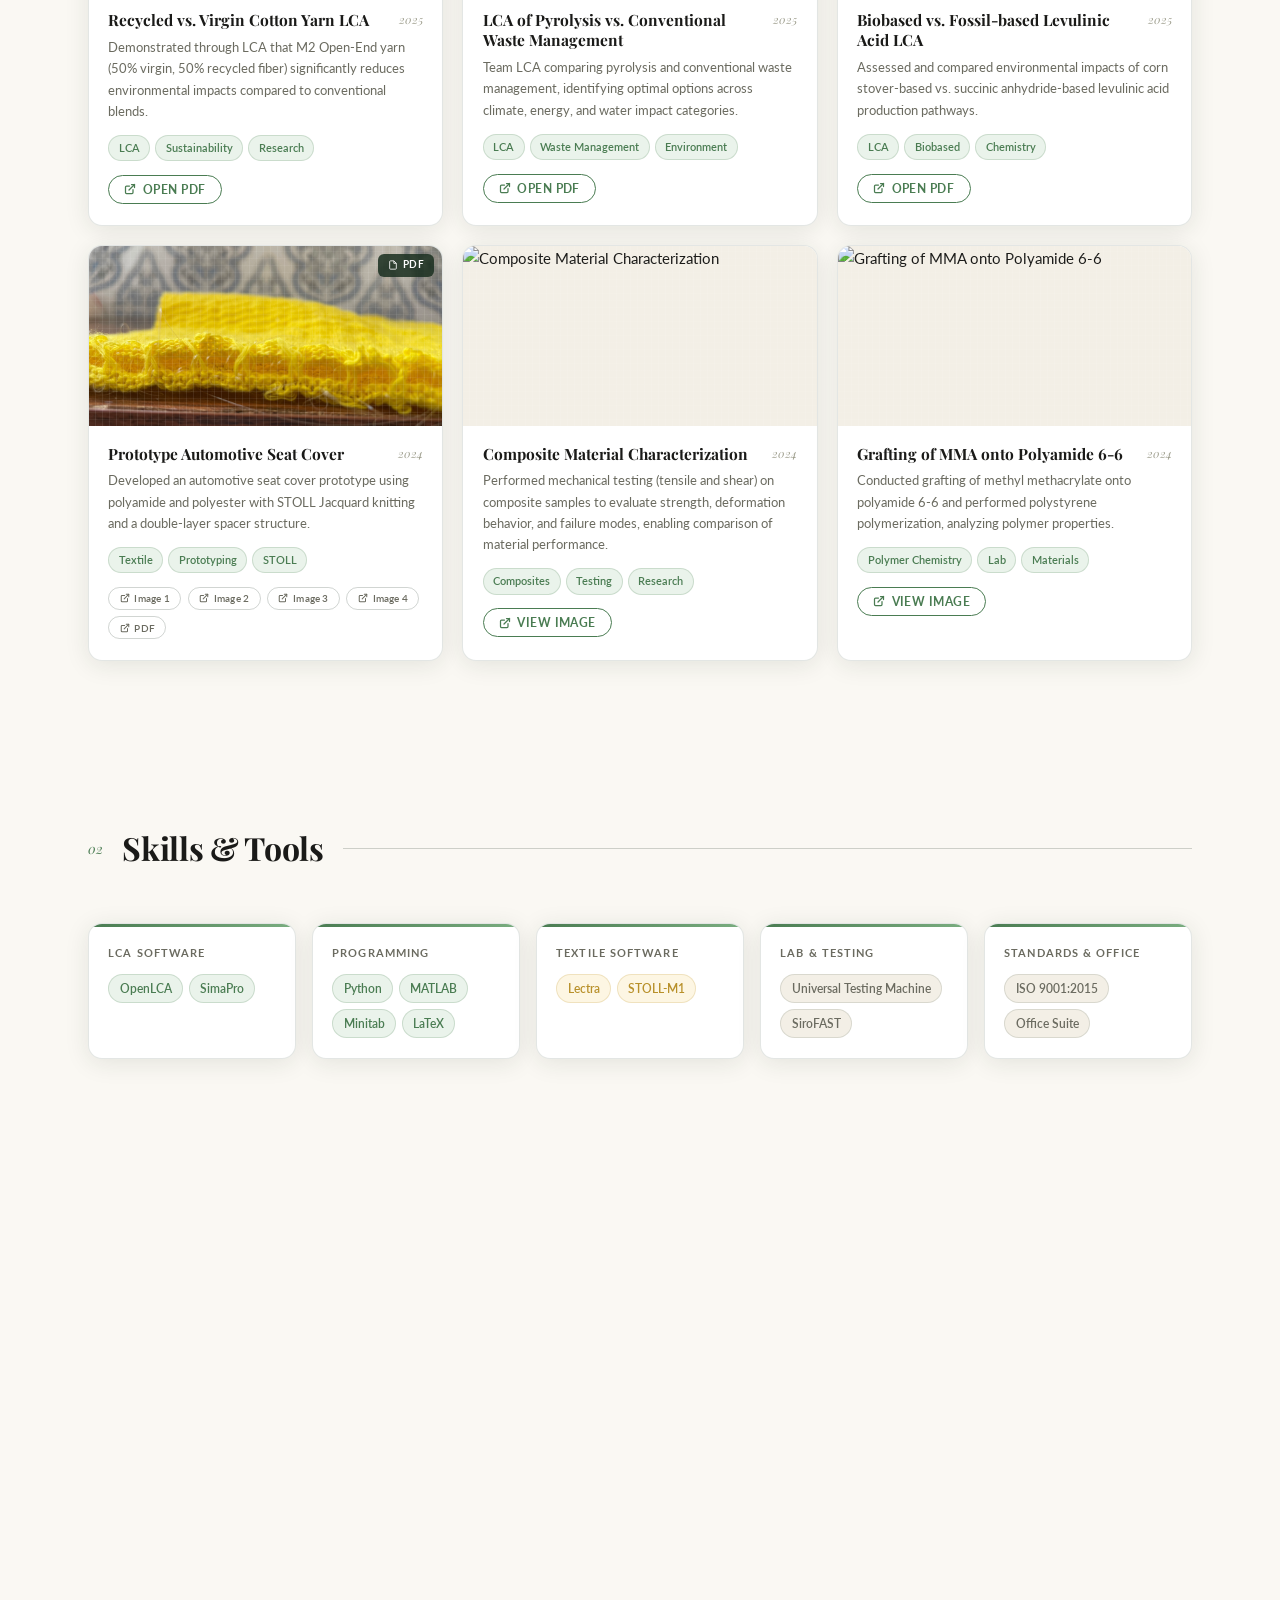
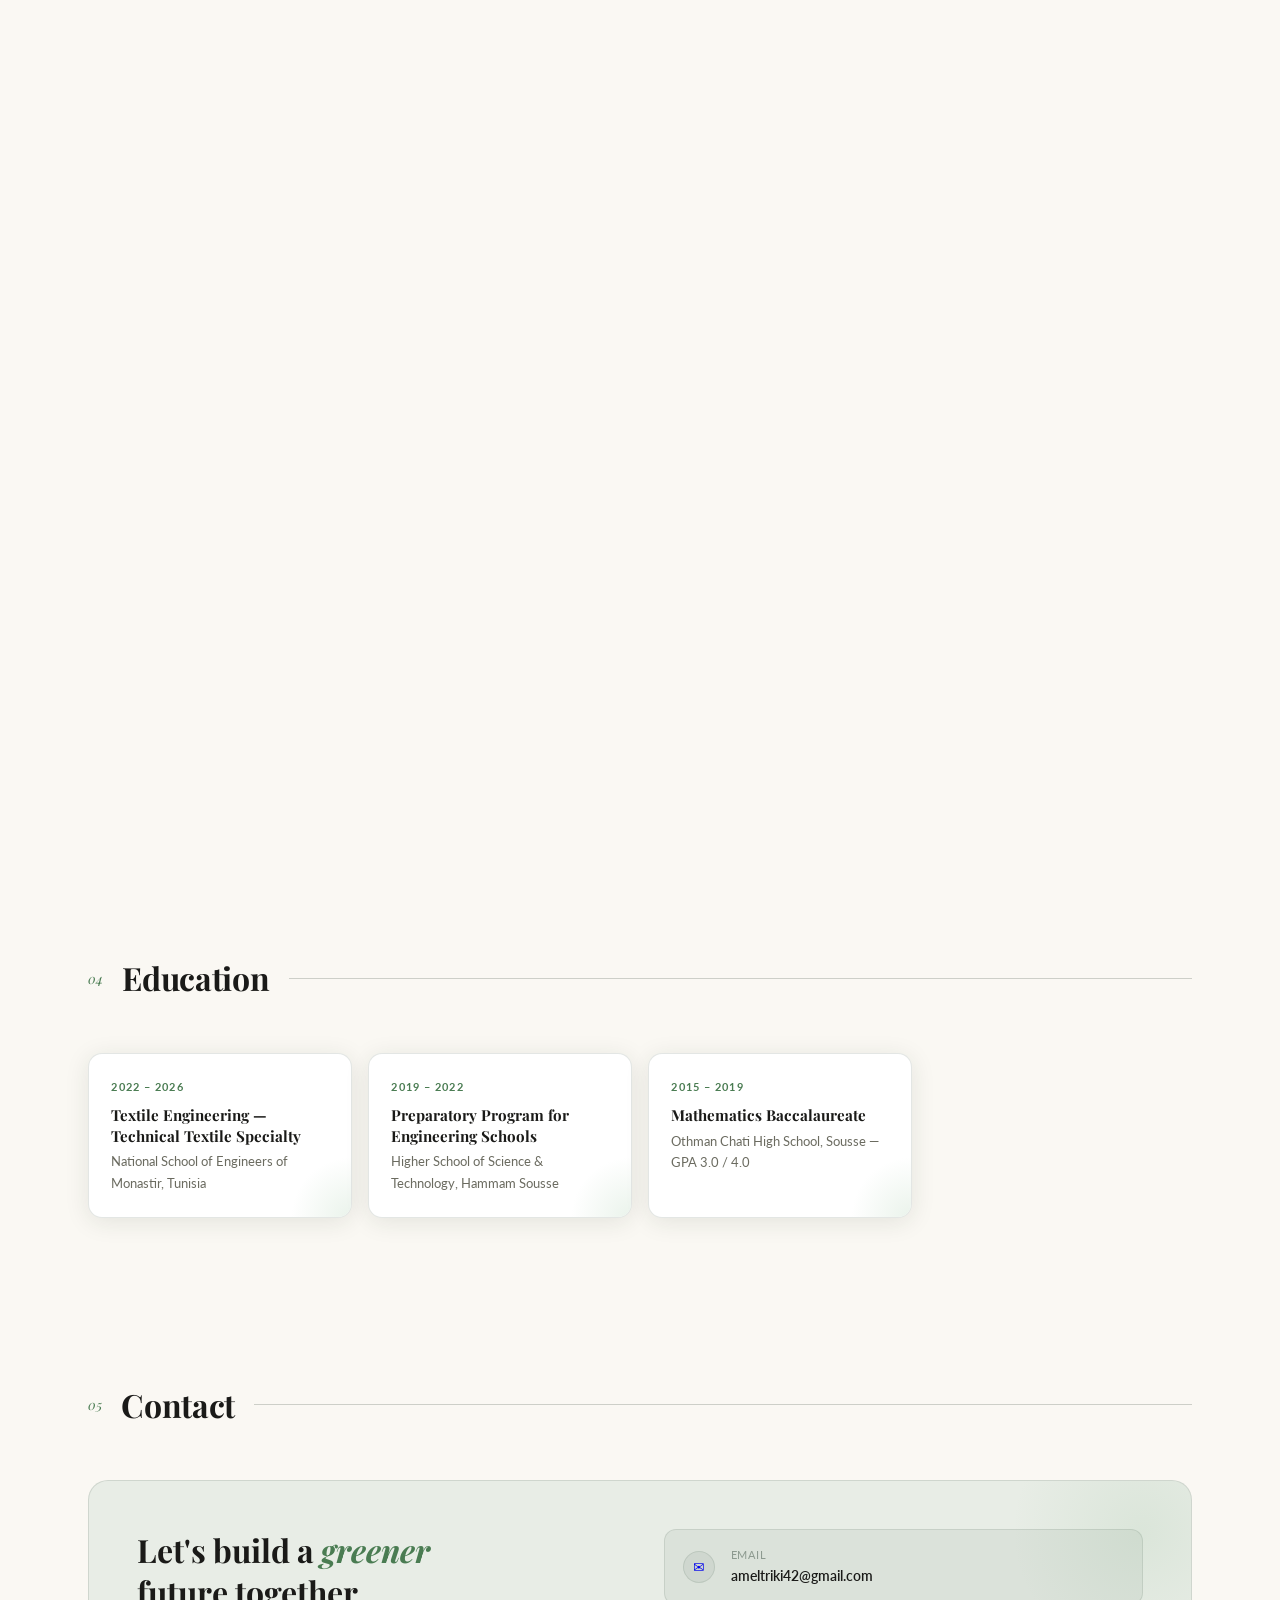
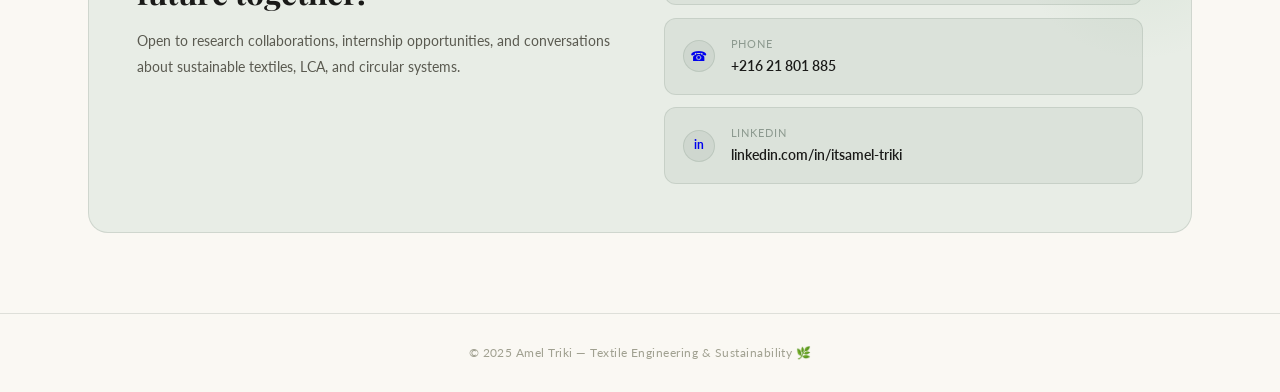
==== commit 39391d76: "Update index.html" ====
--- a/index.html
+++ b/index.html
@@ -325,7 +325,7 @@
   {title:"LCA of Pyrolysis vs. Conventional Waste Management",year:2025,desc:"Team LCA comparing pyrolysis and conventional waste management, identifying optimal options across climate, energy, and water impact categories.",tags:["LCA","Waste Management","Environment"],thumb:"thumb2.jpg",file:"project2.pdf",isPdf:true},
   {title:"Biobased vs. Fossil-based Levulinic Acid LCA",year:2025,desc:"Assessed and compared environmental impacts of corn stover-based vs. succinic anhydride-based levulinic acid production pathways.",tags:["LCA","Biobased","Chemistry"],thumb:"thumb3.jpg",file:"project3.pdf",isPdf:true},
   {title:"Prototype Automotive Seat Cover",year:2024,desc:"Developed an automotive seat cover prototype using polyamide and polyester with STOLL Jacquard knitting and a double-layer spacer structure.",tags:["Textile","Prototyping","STOLL"],thumb:"project4-1.jpg",files:["project4-1.jpg","project4-2.jpg","project4-3.jpg","project4-4.jpg","project4.pdf"]},
-  {title:"Composite Structure Optimization",year:2024,desc:"Evaluated three composite configurations using mechanical tests to identify the optimal structure for strength and performance.",tags:["Composites","Testing","Research"],thumb:"project5.jpg",file:"project5.jpg",isPdf:false},
+  {title:"Composite Material Characterization",year:2024,desc:"Performed mechanical testing (tensile and shear) on composite samples to evaluate strength, deformation behavior, and failure modes, enabling comparison of material performance.",tags:["Composites","Testing","Research"],thumb:"project5.jpg",file:"project5.jpg",isPdf:false},
   {title:"Grafting of MMA onto Polyamide 6-6",year:2024,desc:"Conducted grafting of methyl methacrylate onto polyamide 6-6 and performed polystyrene polymerization, analyzing polymer properties.",tags:["Polymer Chemistry","Lab","Materials"],thumb:"project6.jpg",file:"project6.jpg",isPdf:false}
 ];
 const allTags=[...new Set(projects.flatMap(p=>p.tags))].sort();
@@ -349,7 +349,7 @@
     el.innerHTML='<div class="card-img"><img src="'+p.thumb+'" alt="'+p.title+'" loading="lazy"/>'+pdfBadge+'</div><div class="card-body"><div class="card-top"><div class="card-title">'+p.title+'</div><div class="card-year">'+p.year+'</div></div><div class="card-desc">'+p.desc+'</div><div class="card-tags">'+p.tags.map(t=>'<span class="card-tag">'+t+'</span>').join('')+'</div>'+btns+'</div>';
     grid.appendChild(el);
   });
-  grid.querySelectorAll('.demo-btn,.files-btn').forEach(btn=>{btn.addEventListener('click',e=>{e.stopPropagation();window.open(btn.dataset.file,'_blank');});});
+  grid.querySelectorAll('.demo-btn,.files-btn').forEach(btn=>{btn.addEventListener('click',e=>{e.stopPropagation();const a=document.createElement('a');a.href=btn.dataset.file;a.target='_blank';a.click();});});
 }
 document.getElementById('searchInput').addEventListener('input',e=>{searchVal=e.target.value.toLowerCase();render();});
 document.getElementById('sortSelect').addEventListener('change',e=>{sortVal=e.target.value;render();});
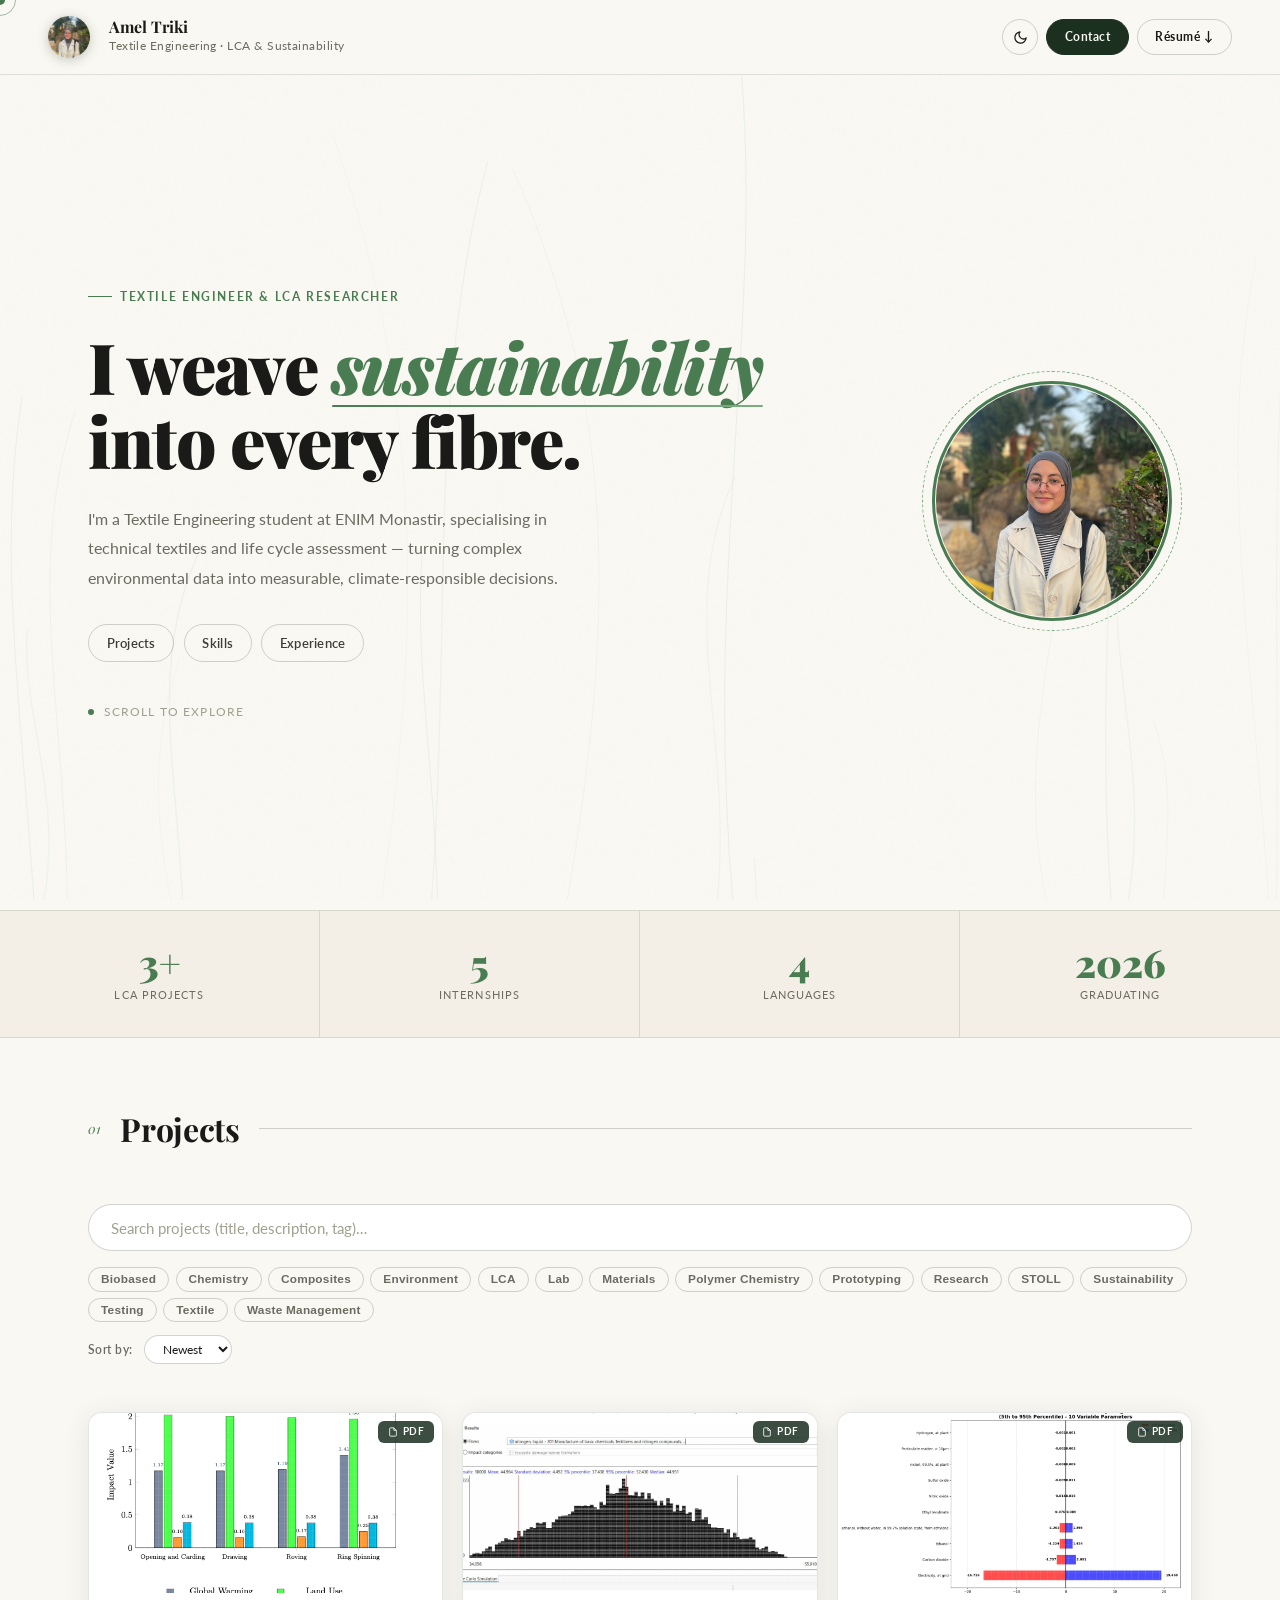
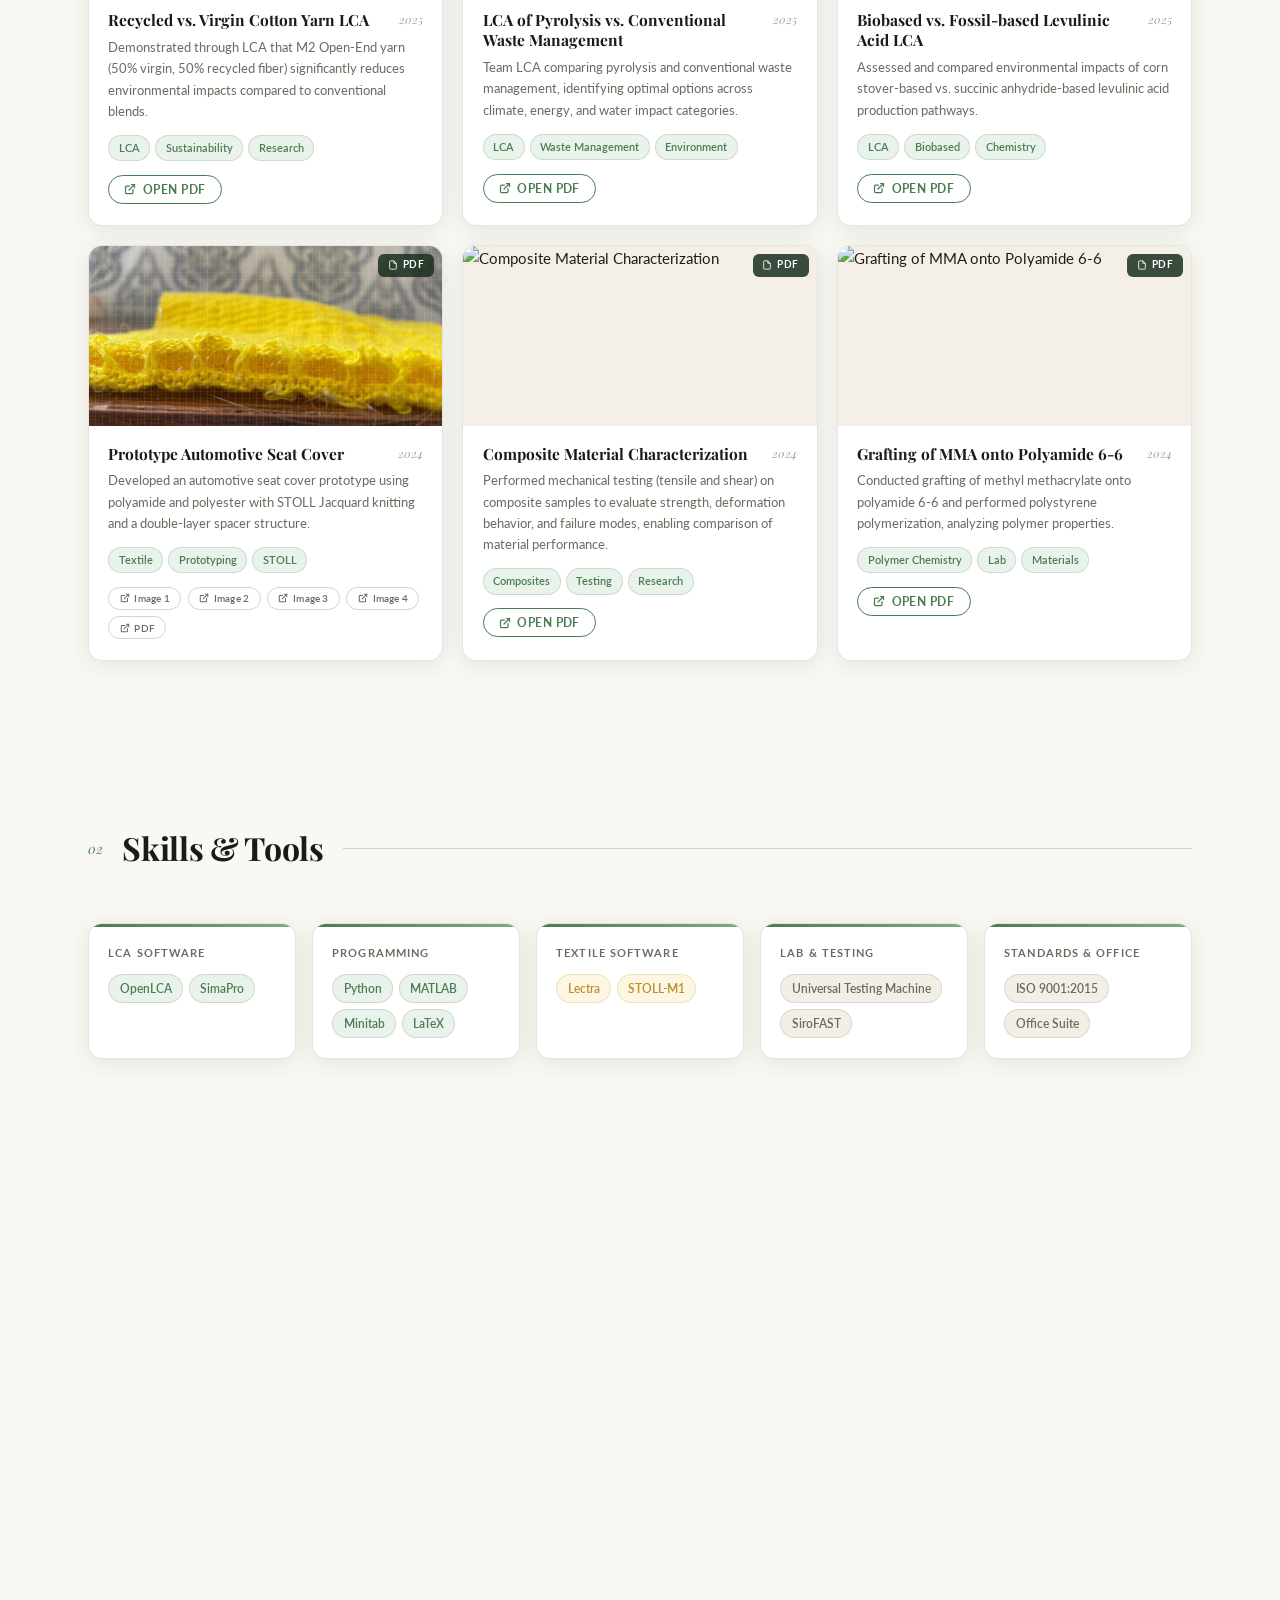
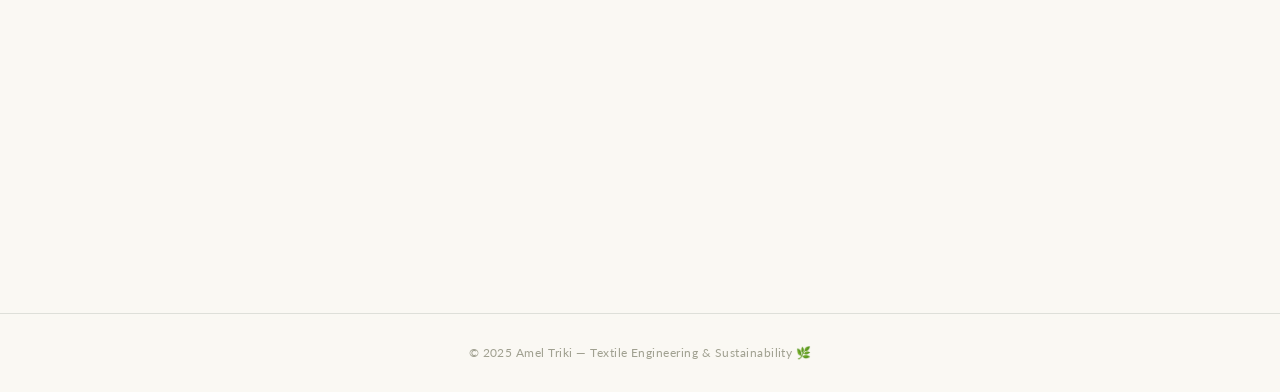
==== commit e26a1774: "Update index.html" ====
--- a/index.html
+++ b/index.html
@@ -325,8 +325,8 @@
   {title:"LCA of Pyrolysis vs. Conventional Waste Management",year:2025,desc:"Team LCA comparing pyrolysis and conventional waste management, identifying optimal options across climate, energy, and water impact categories.",tags:["LCA","Waste Management","Environment"],thumb:"thumb2.jpg",file:"project2.pdf",isPdf:true},
   {title:"Biobased vs. Fossil-based Levulinic Acid LCA",year:2025,desc:"Assessed and compared environmental impacts of corn stover-based vs. succinic anhydride-based levulinic acid production pathways.",tags:["LCA","Biobased","Chemistry"],thumb:"thumb3.jpg",file:"project3.pdf",isPdf:true},
   {title:"Prototype Automotive Seat Cover",year:2024,desc:"Developed an automotive seat cover prototype using polyamide and polyester with STOLL Jacquard knitting and a double-layer spacer structure.",tags:["Textile","Prototyping","STOLL"],thumb:"project4-1.jpg",files:["project4-1.jpg","project4-2.jpg","project4-3.jpg","project4-4.jpg","project4.pdf"]},
-  {title:"Composite Material Characterization",year:2024,desc:"Performed mechanical testing (tensile and shear) on composite samples to evaluate strength, deformation behavior, and failure modes, enabling comparison of material performance.",tags:["Composites","Testing","Research"],thumb:"project5.jpg",file:"project5.jpg",isPdf:false},
-  {title:"Grafting of MMA onto Polyamide 6-6",year:2024,desc:"Conducted grafting of methyl methacrylate onto polyamide 6-6 and performed polystyrene polymerization, analyzing polymer properties.",tags:["Polymer Chemistry","Lab","Materials"],thumb:"project6.jpg",file:"project6.jpg",isPdf:false}
+  {title:"Composite Material Characterization",year:2024,desc:"Performed mechanical testing (tensile and shear) on composite samples to evaluate strength, deformation behavior, and failure modes, enabling comparison of material performance.",tags:["Composites","Testing","Research"],thumb:"project5.jpg",file:"project5.pdf",isPdf:true},
+  {title:"Grafting of MMA onto Polyamide 6-6",year:2024,desc:"Conducted grafting of methyl methacrylate onto polyamide 6-6 and performed polystyrene polymerization, analyzing polymer properties.",tags:["Polymer Chemistry","Lab","Materials"],thumb:"project6.jpg",file:"project6.pdf",isPdf:true}
 ];
 const allTags=[...new Set(projects.flatMap(p=>p.tags))].sort();
 let activeTags=new Set(),searchVal="",sortVal="newest";
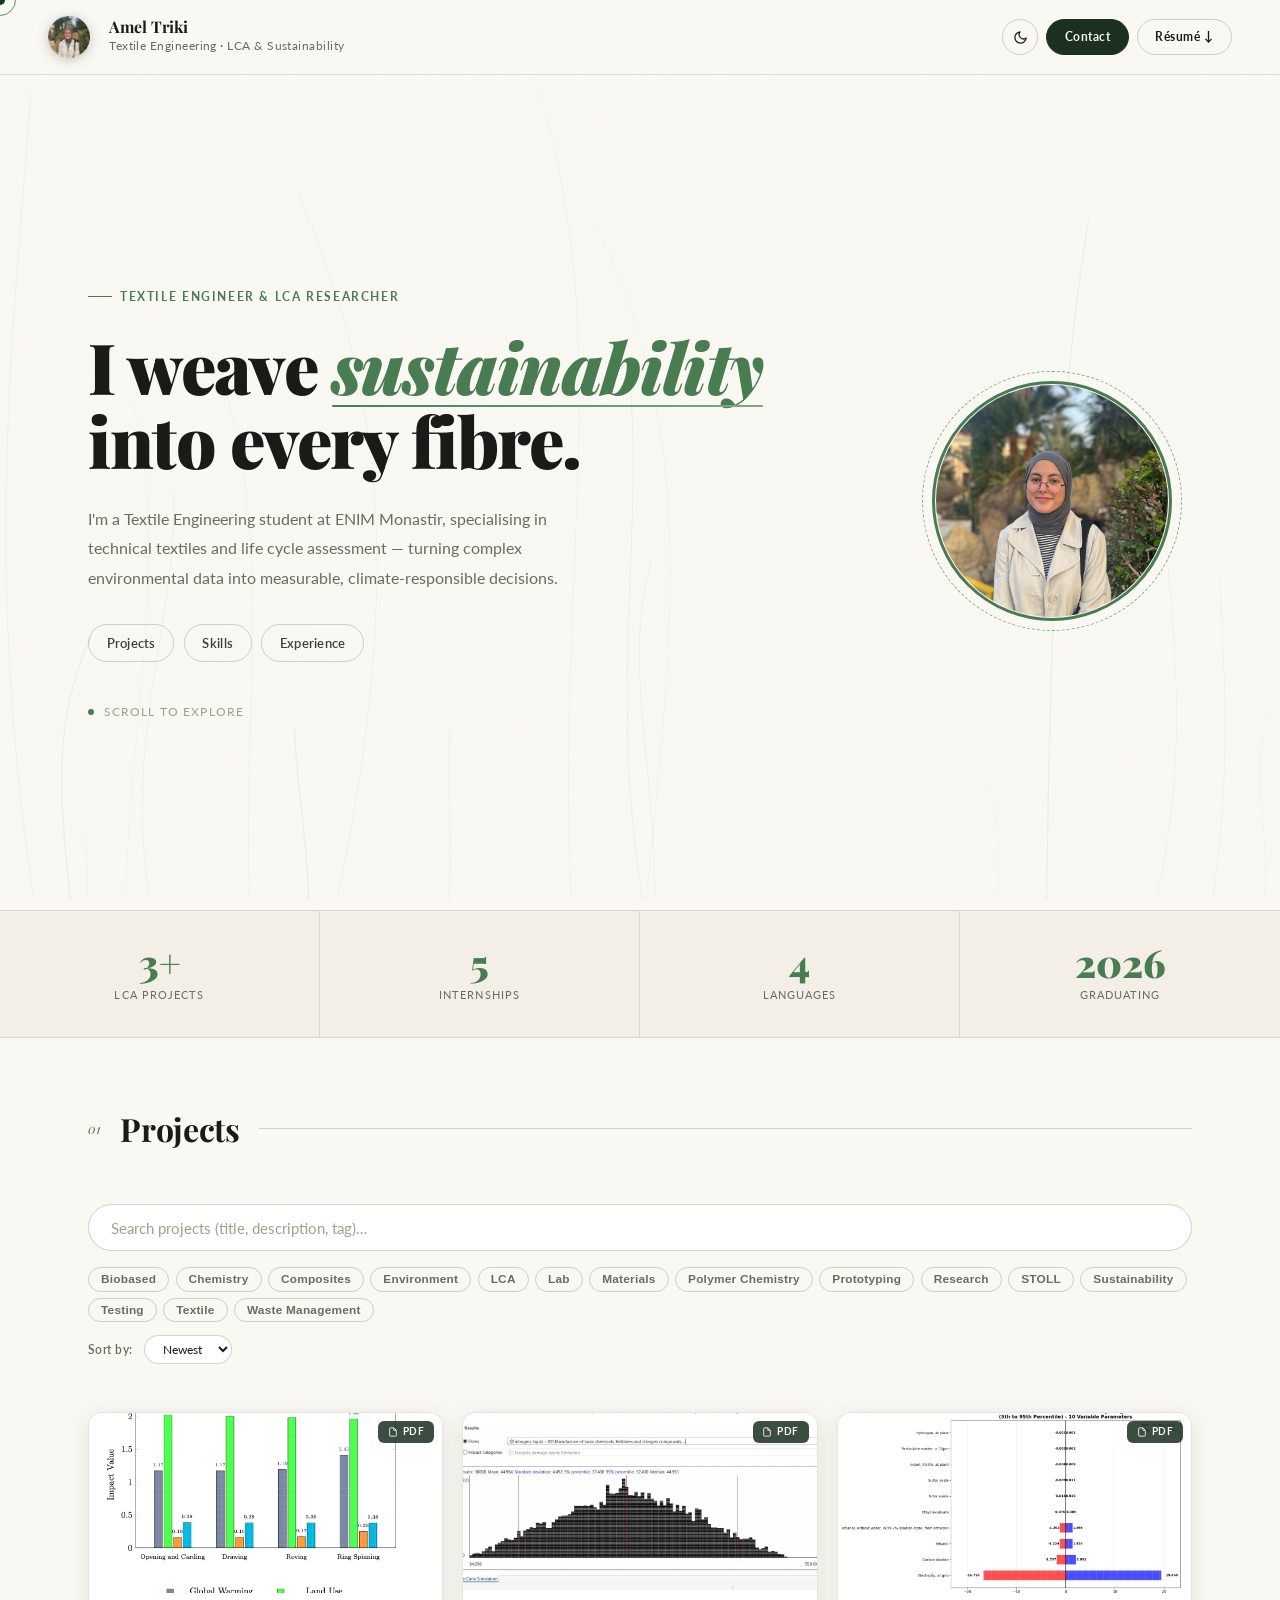
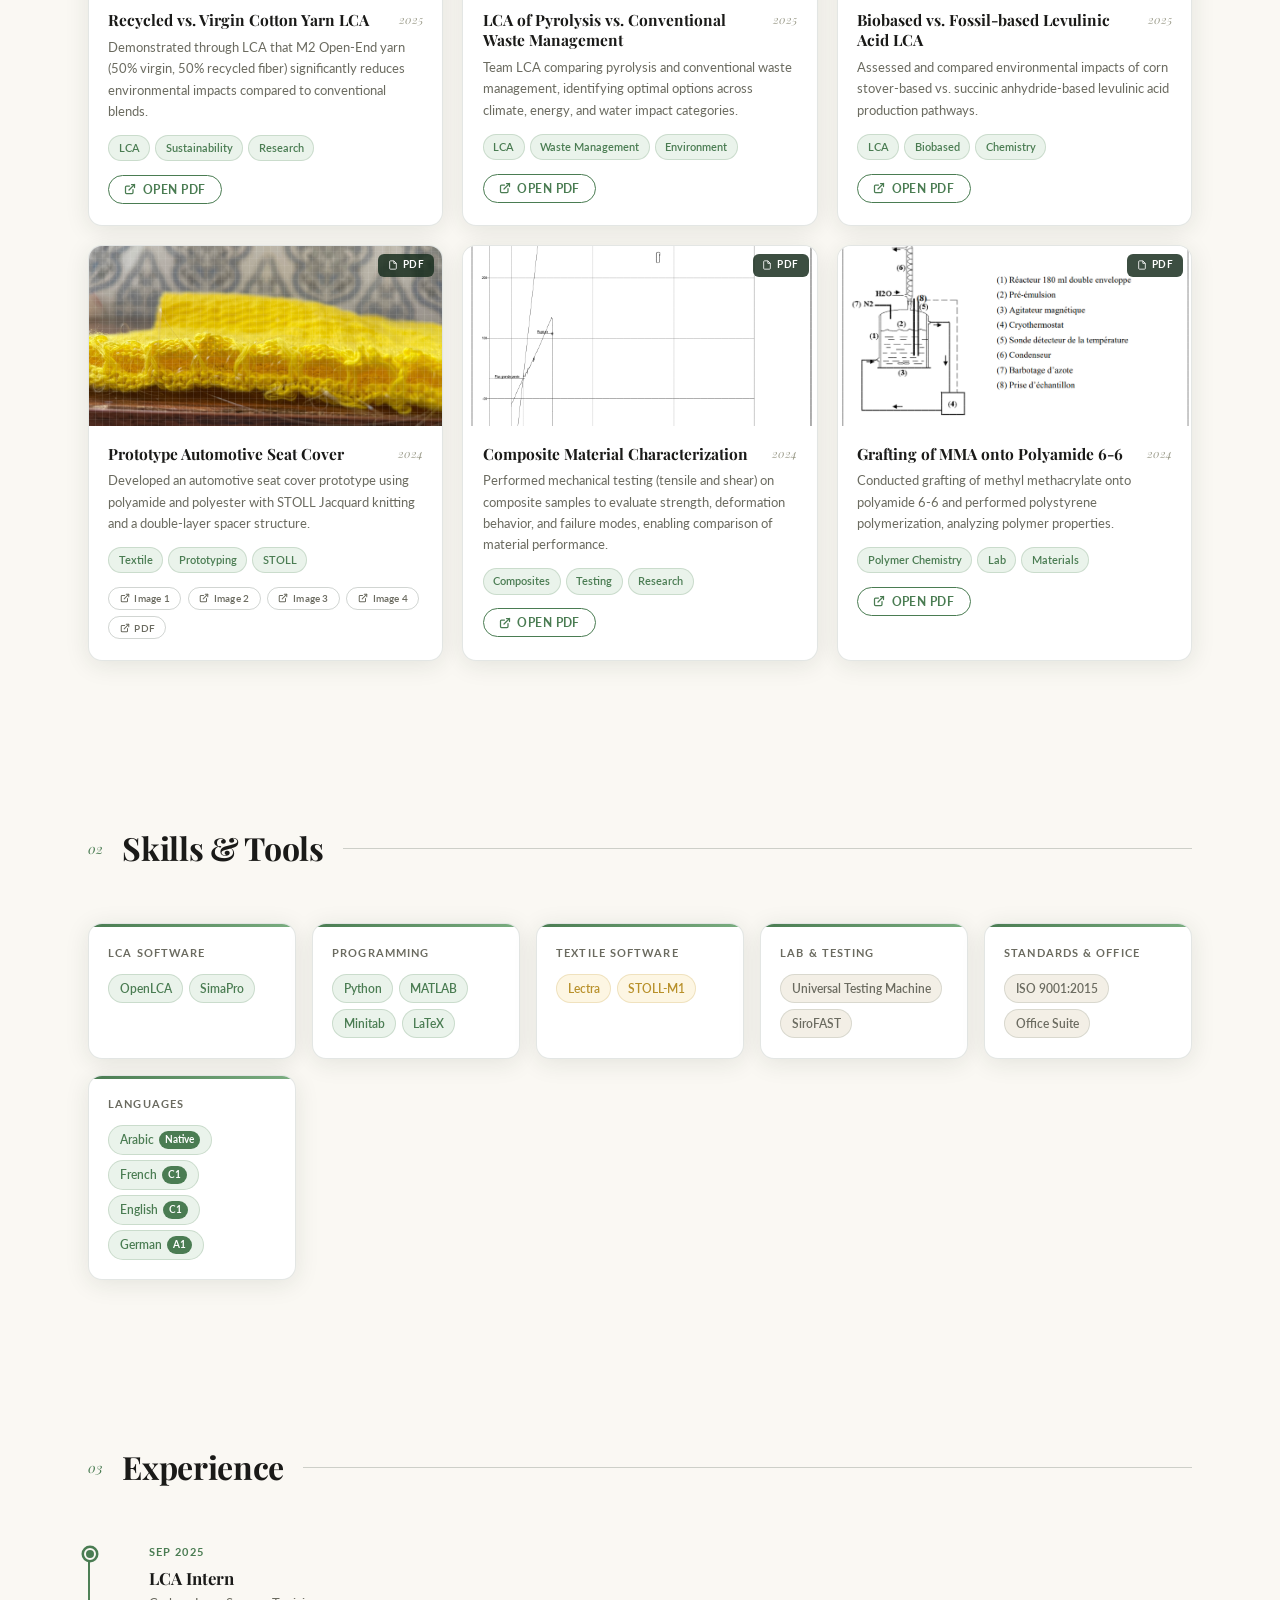
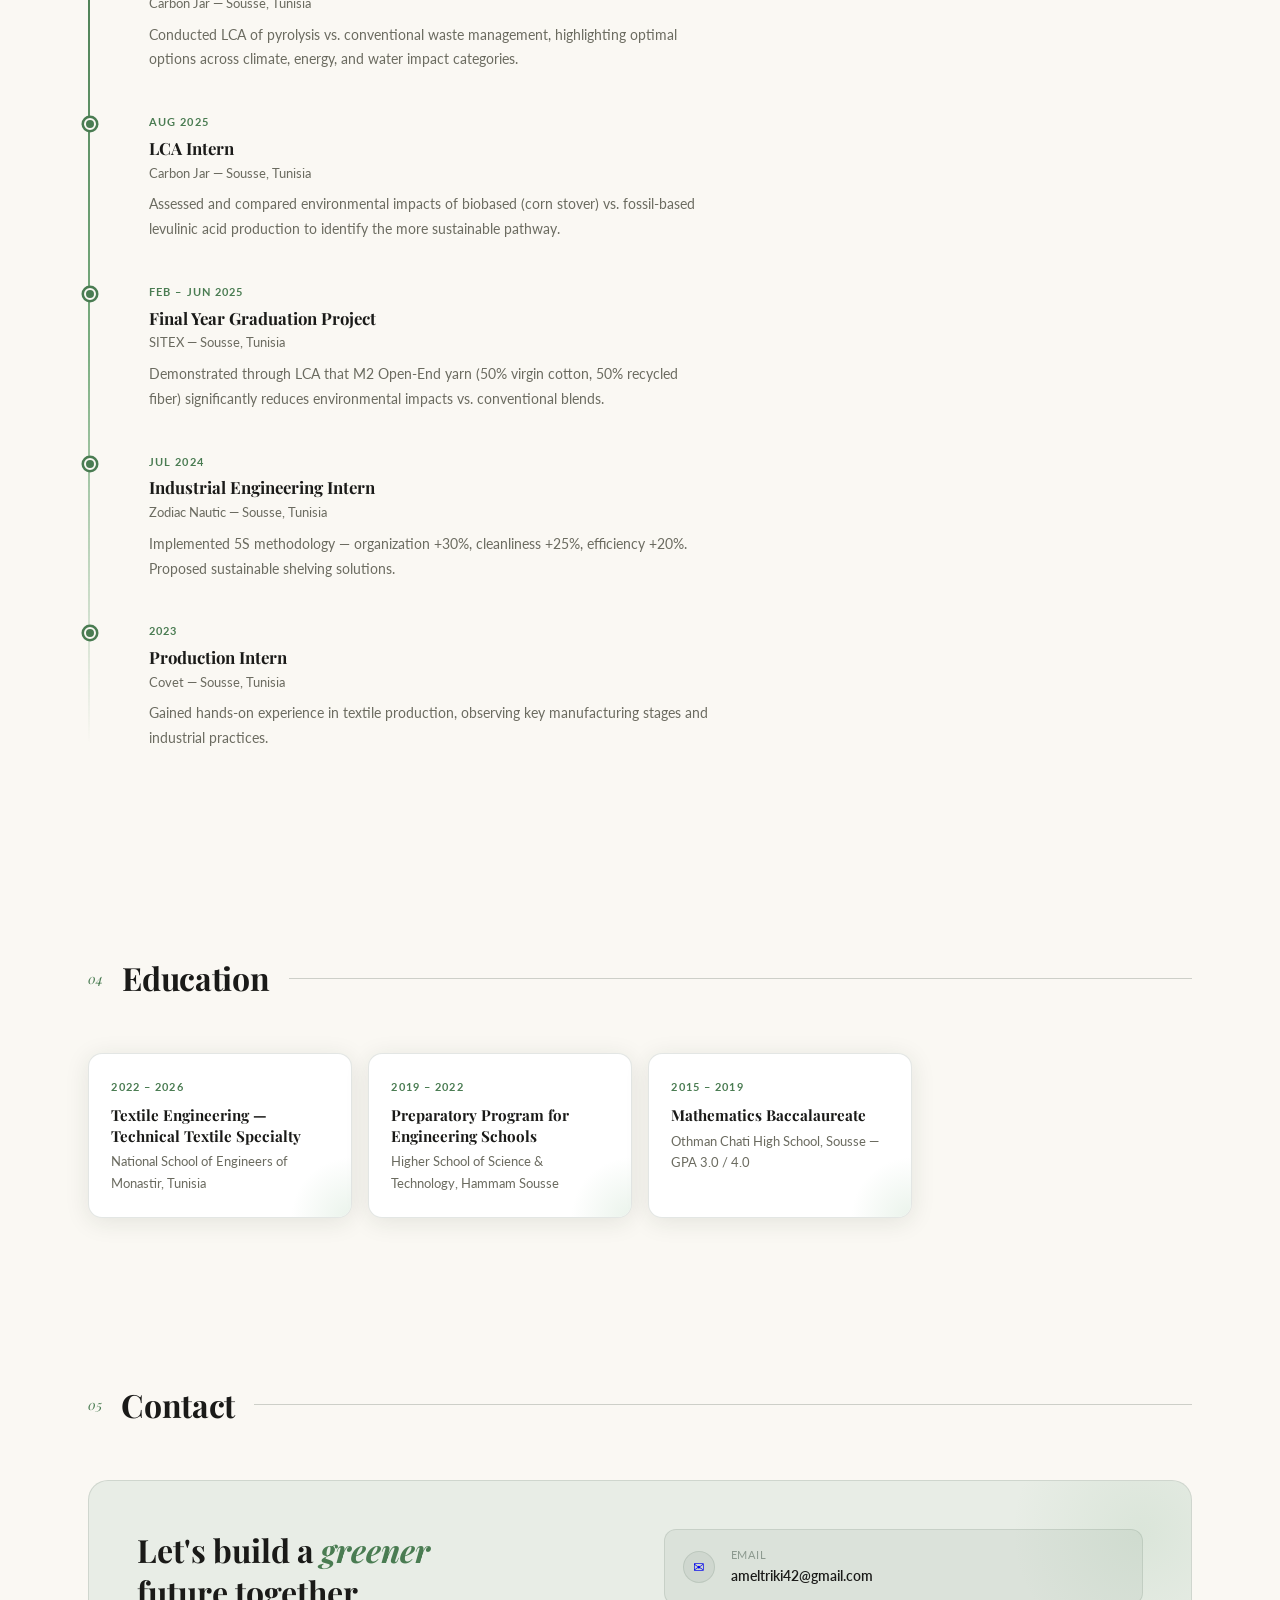
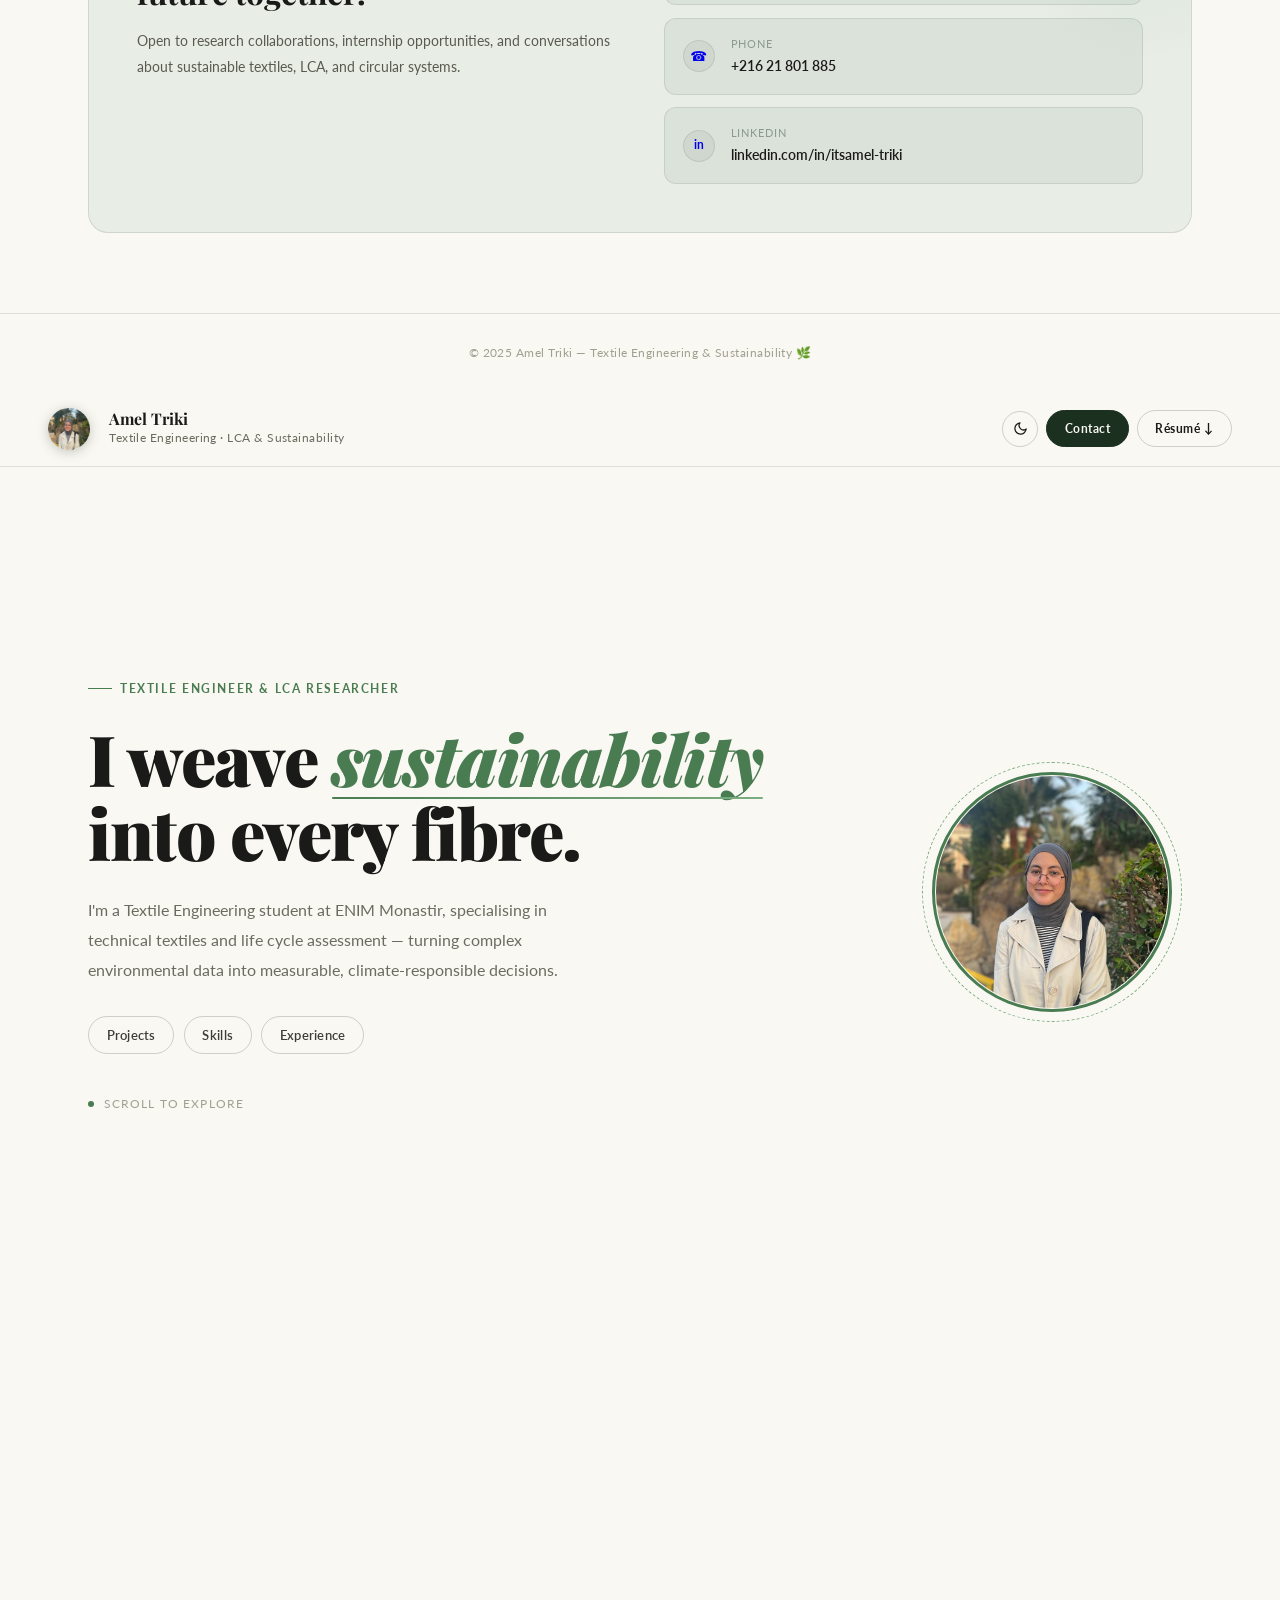
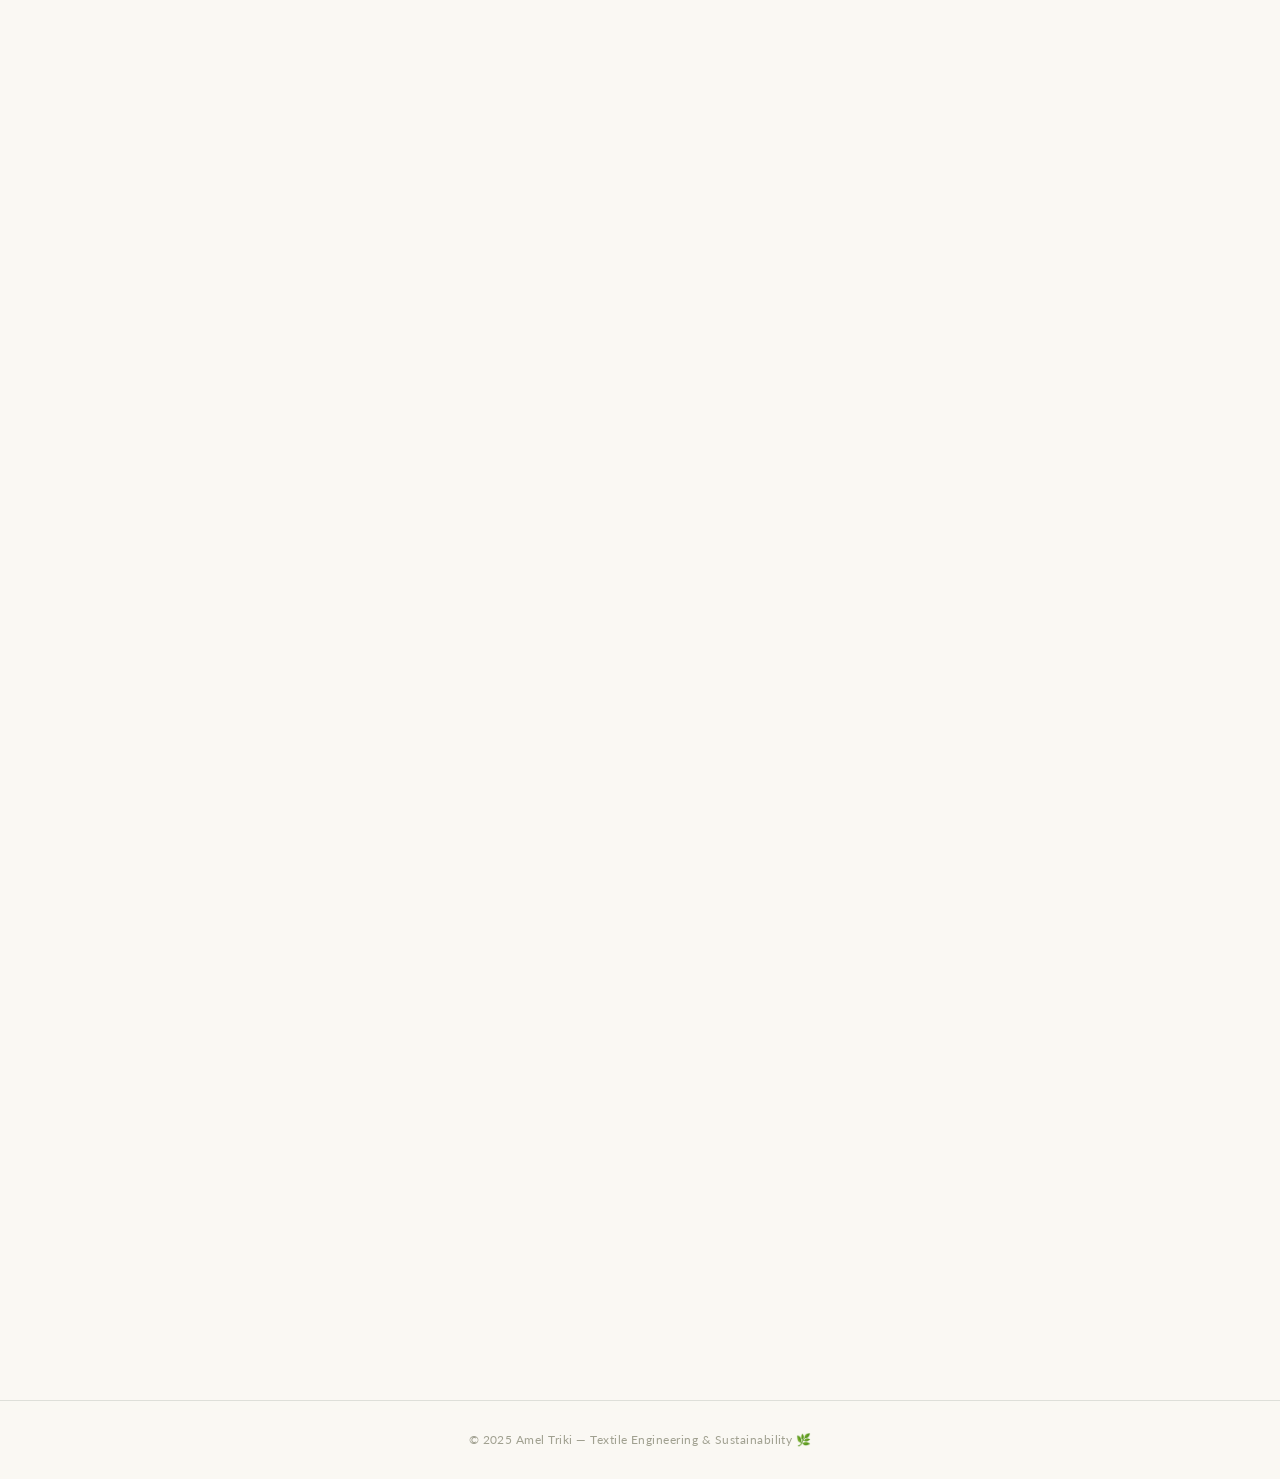
==== commit 39b2c768: "Update index.html" ====
--- a/index.html
+++ b/index.html
@@ -363,4 +363,369 @@
 themeBtn.addEventListener('click',()=>{document.body.classList.toggle('dark');const dark=document.body.classList.contains('dark');themeIcon.innerHTML=dark?SUN:MOON;localStorage.setItem('theme',dark?'dark':'light');});
 </script>
 </body>
+</html><!DOCTYPE html>
+<html lang="en">
+<head>
+<meta charset="UTF-8"/>
+<meta name="viewport" content="width=device-width, initial-scale=1.0"/>
+<title>Amel Triki — Textile & LCA Portfolio</title>
+<link href="https://fonts.googleapis.com/css2?family=Playfair+Display:ital,wght@0,400;0,700;0,900;1,400;1,700&family=Lato:wght@300;400;700&display=swap" rel="stylesheet"/>
+<style>
+*,*::before,*::after{box-sizing:border-box;margin:0;padding:0;}
+:root{
+  --cream:#faf8f3;--cream2:#f3efe6;--cream3:#ebe5d8;
+  --forest:#1c3020;--forest2:#2a4530;--moss:#4a7c52;--sage:#7aad80;--sage-pale:#eaf3eb;
+  --gold:#b8902a;--gold-pale:#fdf6e3;--ink:#1a1a18;--ink2:#3d3d38;--muted:#6b6b60;
+  --faint:#a0a090;--surface:#ffffff;--border:rgba(26,48,32,0.12);--border2:rgba(26,48,32,0.2);
+  --shadow:0 4px 24px rgba(26,48,32,0.10);--shadow-lg:0 12px 48px rgba(26,48,32,0.15);
+  --radius:14px;--font-display:'Playfair Display',Georgia,serif;--font-body:'Lato',system-ui,sans-serif;
+  --contact-bg:#e8ede6;--contact-text:#1a1a18;--contact-sub:#5a5a50;
+  --contact-link-bg:rgba(26,48,32,0.06);--contact-link-border:rgba(26,48,32,0.1);
+  --contact-link-hover:rgba(26,48,32,0.1);--contact-link-hover-border:rgba(74,124,82,0.35);
+  --contact-label:rgba(26,48,32,0.4);--contact-glow:rgba(122,173,128,0.12);
+  --contact-accent:#4a7c52;
+}
+body.dark{
+  --cream:#111810;--cream2:#161d14;--cream3:#1c2419;--forest:#a8c8a0;--forest2:#8ab890;
+  --moss:#6aad72;--sage:#4a8a52;--sage-pale:#162018;--gold:#d4a840;--gold-pale:#1e1a0e;
+  --ink:#e8e8d8;--ink2:#c8c8b8;--muted:#9a9a88;--faint:#5a5a50;--surface:#1a2018;
+  --border:rgba(168,200,160,0.12);--border2:rgba(168,200,160,0.22);
+  --shadow:0 4px 24px rgba(0,0,0,0.3);--shadow-lg:0 12px 48px rgba(0,0,0,0.4);
+  --contact-bg:#2a3228;--contact-text:#d8d8c8;--contact-sub:#8a8a78;
+  --contact-link-bg:rgba(255,255,255,0.06);--contact-link-border:rgba(255,255,255,0.1);
+  --contact-link-hover:rgba(255,255,255,0.1);--contact-link-hover-border:rgba(106,173,114,0.35);
+  --contact-label:rgba(255,255,255,0.4);--contact-glow:rgba(122,173,128,0.1);
+  --contact-accent:#8cc89a;
+}
+html{scroll-behavior:smooth;}
+body{font-family:var(--font-body);background:var(--cream);color:var(--ink);font-size:15px;line-height:1.7;overflow-x:hidden;transition:background 0.4s,color 0.4s;cursor:none;}
+.cursor{width:10px;height:10px;border-radius:50%;background:var(--moss);position:fixed;top:0;left:0;pointer-events:none;z-index:9999;transform:translate(-50%,-50%);mix-blend-mode:multiply;}
+.cursor-ring{width:32px;height:32px;border-radius:50%;border:1px solid var(--moss);position:fixed;top:0;left:0;pointer-events:none;z-index:9998;transform:translate(-50%,-50%);transition:transform 0.18s ease,width 0.2s,height 0.2s;opacity:0.5;}
+body:has(a:hover) .cursor-ring,body:has(button:hover) .cursor-ring{width:50px;height:50px;opacity:0.8;}
+#threadCanvas{position:fixed;top:0;left:0;width:100%;height:100%;pointer-events:none;z-index:0;opacity:0.35;}
+body::after{content:'';position:fixed;inset:0;background-image:url("data:image/svg+xml,%3Csvg viewBox='0 0 256 256' xmlns='http://www.w3.org/2000/svg'%3E%3Cfilter id='noise'%3E%3CfeTurbulence type='fractalNoise' baseFrequency='0.9' numOctaves='4' stitchTiles='stitch'/%3E%3C/filter%3E%3Crect width='100%25' height='100%25' filter='url(%23noise)' opacity='0.04'/%3E%3C/svg%3E");pointer-events:none;z-index:1;opacity:0.4;}
+nav{position:sticky;top:0;z-index:500;display:flex;align-items:center;gap:1.2rem;padding:1rem 3rem;background:rgba(250,248,243,0.85);backdrop-filter:blur(20px);border-bottom:1px solid var(--border);transition:background 0.4s,border-color 0.4s;}
+body.dark nav{background:rgba(17,24,16,0.88);}
+.nav-monogram{width:42px;height:42px;border-radius:50%;overflow:hidden;flex-shrink:0;box-shadow:0 2px 12px rgba(26,48,32,0.25);transition:transform 0.3s;}
+.nav-monogram:hover{transform:rotate(8deg) scale(1.08);}
+.nav-monogram img{width:100%;height:100%;object-fit:cover;display:block;}
+.nav-info{flex:1;}
+.nav-name{font-family:var(--font-display);font-size:1rem;font-weight:700;color:var(--ink);line-height:1.1;}
+.nav-role{font-size:0.72rem;color:var(--muted);letter-spacing:0.04em;}
+.nav-actions{display:flex;align-items:center;gap:0.5rem;}
+.theme-btn{width:36px;height:36px;border-radius:50%;border:1px solid var(--border2);background:transparent;cursor:none;display:flex;align-items:center;justify-content:center;color:var(--ink);transition:all 0.25s;}
+.theme-btn:hover{background:var(--sage-pale);border-color:var(--moss);}
+.nav-cta{padding:0.42rem 1.1rem;border-radius:2rem;font-size:0.78rem;font-weight:700;letter-spacing:0.04em;text-decoration:none;cursor:none;transition:all 0.22s;font-family:var(--font-body);}
+.nav-cta-solid{background:var(--forest);color:var(--cream);border:1.5px solid var(--forest);}
+.nav-cta-solid:hover{background:var(--forest2);box-shadow:0 4px 16px rgba(26,48,32,0.25);}
+.nav-cta-outline{background:transparent;color:var(--ink);border:1.5px solid var(--border2);}
+.nav-cta-outline:hover{border-color:var(--moss);color:var(--moss);}
+.hero{position:relative;z-index:2;display:grid;grid-template-columns:1fr 280px;gap:3rem;align-items:center;padding:5rem 3rem 4rem;min-height:calc(100vh - 65px);max-width:1200px;margin:0 auto;}
+.hero-eyebrow{display:inline-flex;align-items:center;gap:0.5rem;font-size:0.72rem;font-weight:700;letter-spacing:0.14em;text-transform:uppercase;color:var(--moss);margin-bottom:1.4rem;}
+.hero-eyebrow::before{content:'';width:24px;height:1.5px;background:var(--moss);display:block;}
+.hero-headline{font-family:var(--font-display);font-size:clamp(2.8rem,5.5vw,5rem);font-weight:900;line-height:1.06;color:var(--ink);margin-bottom:1.6rem;letter-spacing:-0.02em;}
+.hero-headline em{font-style:italic;color:var(--moss);position:relative;display:inline-block;}
+.hero-headline em::after{content:'';position:absolute;bottom:-4px;left:0;right:0;height:2px;background:linear-gradient(90deg,var(--moss),var(--sage));border-radius:2px;}
+.hero-body{font-size:1rem;color:var(--muted);max-width:500px;line-height:1.85;margin-bottom:2rem;}
+.hero-body strong{color:var(--ink2);font-weight:700;}
+.hero-pills{display:flex;gap:0.6rem;flex-wrap:wrap;margin-bottom:2.5rem;}
+.hero-pill{padding:0.42rem 1.1rem;border-radius:2rem;border:1.5px solid var(--border2);background:transparent;color:var(--ink2);font-size:0.82rem;font-weight:600;text-decoration:none;cursor:none;transition:all 0.22s;letter-spacing:0.02em;}
+.hero-pill:hover{border-color:var(--moss);color:var(--moss);background:var(--sage-pale);transform:translateY(-2px);}
+.scroll-hint{display:flex;align-items:center;gap:0.6rem;font-size:0.72rem;color:var(--faint);letter-spacing:0.1em;text-transform:uppercase;}
+.scroll-dot{width:6px;height:6px;border-radius:50%;background:var(--moss);animation:pulse 2s ease-in-out infinite;}
+@keyframes pulse{0%,100%{opacity:0.4;transform:scale(1);}50%{opacity:1;transform:scale(1.3);}}
+.hero-visual{display:flex;flex-direction:column;align-items:center;gap:0;}
+.photo-frame{position:relative;width:240px;height:240px;}
+.photo-ring-outer{position:absolute;inset:-10px;border-radius:50%;border:1.5px dashed var(--sage);animation:spin 30s linear infinite;}
+.photo-ring-inner{position:absolute;inset:0;border-radius:50%;border:3px solid var(--moss);}
+.photo-circle{position:absolute;inset:4px;border-radius:50%;overflow:hidden;}
+.photo-circle img{width:100%;height:100%;object-fit:cover;display:block;}
+@keyframes spin{from{transform:rotate(0deg);}to{transform:rotate(360deg);}}
+.stat-strip{position:relative;z-index:2;display:grid;grid-template-columns:repeat(4,1fr);border-top:1px solid var(--border);border-bottom:1px solid var(--border);background:var(--cream2);}
+.stat-cell{padding:2rem 1.5rem;text-align:center;border-right:1px solid var(--border);transition:background 0.2s;}
+.stat-cell:last-child{border-right:none;}
+.stat-cell:hover{background:var(--sage-pale);}
+.stat-num{font-family:var(--font-display);font-size:2.4rem;font-weight:900;color:var(--moss);line-height:1;display:block;}
+.stat-label{font-size:0.68rem;letter-spacing:0.1em;text-transform:uppercase;color:var(--muted);margin-top:0.3rem;display:block;}
+.section{position:relative;z-index:2;padding:5rem 3rem;max-width:1200px;margin:0 auto;}
+.section-header{display:flex;align-items:center;gap:1.2rem;margin-bottom:3rem;}
+.section-num{font-family:var(--font-display);font-size:0.85rem;font-style:italic;color:var(--moss);}
+.section-title{font-family:var(--font-display);font-size:2rem;font-weight:700;color:var(--ink);letter-spacing:-0.01em;}
+.section-line{flex:1;height:1px;background:var(--border2);}
+.search-section{position:relative;z-index:2;padding:4rem 3rem 0;max-width:1200px;margin:0 auto;}
+.search-input{width:100%;padding:0.85rem 1.4rem;border:1.5px solid var(--border2);border-radius:2rem;background:var(--surface);color:var(--ink);font-size:0.92rem;font-family:var(--font-body);outline:none;transition:border-color 0.2s,box-shadow 0.2s;}
+.search-input::placeholder{color:var(--faint);}
+.search-input:focus{border-color:var(--moss);box-shadow:0 0 0 3px rgba(74,124,82,0.12);}
+.filter-tags{display:flex;flex-wrap:wrap;gap:0.4rem;margin:1rem 0 0.5rem;}
+.filter-tag{padding:0.26rem 0.75rem;border-radius:2rem;border:1px solid var(--border2);background:transparent;font-size:0.74rem;font-weight:600;color:var(--muted);cursor:none;transition:all 0.15s;letter-spacing:0.02em;}
+.filter-tag:hover,.filter-tag.active{background:var(--sage-pale);border-color:var(--moss);color:var(--moss);}
+.sort-row{display:flex;align-items:center;gap:0.7rem;margin:0.8rem 0 0;}
+.sort-label{font-size:0.78rem;color:var(--muted);font-weight:600;letter-spacing:0.04em;}
+.sort-select{padding:0.3rem 0.85rem;border-radius:2rem;border:1px solid var(--border2);background:var(--surface);color:var(--ink);font-size:0.78rem;font-family:var(--font-body);cursor:none;outline:none;}
+.projects-grid{display:grid;grid-template-columns:repeat(auto-fill,minmax(280px,1fr));gap:1.2rem;padding-top:1.5rem;}
+.project-card{background:var(--surface);border-radius:var(--radius);border:1px solid var(--border);overflow:hidden;box-shadow:var(--shadow);transition:transform 0.25s cubic-bezier(0.34,1.56,0.64,1),box-shadow 0.25s;cursor:none;position:relative;}
+.project-card:hover{transform:translateY(-6px) rotate(-0.4deg);box-shadow:var(--shadow-lg);}
+.card-img{width:100%;height:180px;position:relative;overflow:hidden;background:var(--cream2);}
+.card-img img{width:100%;height:100%;object-fit:cover;display:block;}
+.card-img::after{content:'';position:absolute;inset:0;background-image:repeating-linear-gradient(90deg,transparent,transparent 6px,rgba(255,255,255,0.08) 6px,rgba(255,255,255,0.08) 7px),repeating-linear-gradient(0deg,transparent,transparent 6px,rgba(255,255,255,0.05) 6px,rgba(255,255,255,0.05) 7px);pointer-events:none;}
+.pdf-badge{position:absolute;top:8px;right:8px;background:rgba(26,48,32,0.85);color:#fff;padding:0.2rem 0.6rem;border-radius:6px;font-size:0.6rem;font-weight:700;letter-spacing:0.06em;text-transform:uppercase;z-index:2;display:flex;align-items:center;gap:0.3rem;}
+.pdf-badge svg{width:10px;height:10px;stroke:#fff;fill:none;stroke-width:2;}
+.card-body{padding:1.1rem 1.2rem 1.3rem;}
+.card-top{display:flex;justify-content:space-between;align-items:flex-start;margin-bottom:0.4rem;}
+.card-title{font-family:var(--font-display);font-size:0.97rem;font-weight:700;color:var(--ink);line-height:1.3;flex:1;margin-right:0.5rem;}
+.card-year{font-size:0.72rem;color:var(--faint);font-variant-numeric:tabular-nums;flex-shrink:0;font-style:italic;font-family:var(--font-display);}
+.card-desc{font-size:0.81rem;color:var(--muted);line-height:1.65;margin-bottom:0.8rem;}
+.card-tags{display:flex;flex-wrap:wrap;gap:0.3rem;margin-bottom:0.85rem;}
+.card-tag{padding:0.18rem 0.6rem;border-radius:2rem;background:var(--sage-pale);border:1px solid rgba(74,124,82,0.2);font-size:0.68rem;color:var(--moss);font-weight:600;}
+.demo-btn{display:inline-flex;align-items:center;gap:0.4rem;padding:0.38rem 0.95rem;border-radius:2rem;border:1.5px solid var(--moss);background:transparent;color:var(--moss);font-size:0.74rem;font-weight:700;letter-spacing:0.04em;text-transform:uppercase;cursor:pointer;font-family:var(--font-body);transition:all 0.2s;}
+.demo-btn:hover{background:var(--moss);color:#fff;transform:translateY(-1px);box-shadow:0 3px 12px rgba(74,124,82,0.25);}
+.demo-btn svg{width:12px;height:12px;stroke:currentColor;fill:none;stroke-width:2.5;stroke-linecap:round;stroke-linejoin:round;}
+.files-row{display:flex;gap:0.4rem;flex-wrap:wrap;}
+.files-btn{display:inline-flex;align-items:center;gap:0.3rem;padding:0.28rem 0.65rem;border-radius:1rem;border:1px solid var(--border2);background:transparent;color:var(--muted);font-size:0.63rem;font-weight:600;cursor:pointer;font-family:var(--font-body);transition:all 0.15s;letter-spacing:0.02em;}
+.files-btn:hover{border-color:var(--moss);color:var(--moss);background:var(--sage-pale);}
+.files-btn svg{width:10px;height:10px;stroke:currentColor;fill:none;stroke-width:2.5;stroke-linecap:round;stroke-linejoin:round;}
+.skills-grid{display:grid;grid-template-columns:repeat(auto-fill,minmax(190px,1fr));gap:1rem;}
+.skill-card{background:var(--surface);border-radius:var(--radius);border:1px solid var(--border);padding:1.2rem;box-shadow:var(--shadow);transition:transform 0.2s,box-shadow 0.2s;position:relative;overflow:hidden;}
+.skill-card::before{content:'';position:absolute;top:0;left:0;right:0;height:3px;background:linear-gradient(90deg,var(--moss),var(--sage));}
+.skill-card:hover{transform:translateY(-3px);box-shadow:var(--shadow-lg);}
+.skill-card-title{font-size:0.68rem;font-weight:700;letter-spacing:0.1em;text-transform:uppercase;color:var(--muted);margin-bottom:0.75rem;}
+.skill-chips{display:flex;flex-wrap:wrap;gap:0.35rem;}
+.chip{padding:0.22rem 0.65rem;border-radius:2rem;font-size:0.75rem;font-weight:600;}
+.chip-green{background:var(--sage-pale);color:var(--moss);border:1px solid rgba(74,124,82,0.2);}
+.chip-gold{background:var(--gold-pale);color:var(--gold);border:1px solid rgba(184,144,42,0.2);}
+.chip-neutral{background:var(--cream2);color:var(--muted);border:1px solid var(--border);}
+.lang-chips{display:flex;flex-wrap:wrap;gap:0.35rem;}
+.lang-chip{display:inline-flex;align-items:center;gap:0.35rem;padding:0.22rem 0.65rem;border-radius:2rem;background:var(--sage-pale);border:1px solid rgba(74,124,82,0.2);font-size:0.75rem;font-weight:600;color:var(--moss);}
+.lang-badge{background:var(--moss);color:#fff;font-size:0.6rem;padding:0.08rem 0.38rem;border-radius:2rem;font-weight:700;}
+.timeline{position:relative;padding-left:2rem;}
+.timeline::before{content:'';position:absolute;left:0;top:8px;bottom:8px;width:1.5px;background:linear-gradient(180deg,var(--moss),var(--sage),transparent);}
+.tl-item{position:relative;margin-bottom:2.5rem;padding-left:1.8rem;}
+.tl-dot{position:absolute;left:-2.28rem;top:6px;width:12px;height:12px;border-radius:50%;background:var(--moss);border:2.5px solid var(--cream);box-shadow:0 0 0 2.5px var(--moss);transition:transform 0.2s;}
+.tl-item:hover .tl-dot{transform:scale(1.4);}
+.tl-date{font-size:0.7rem;letter-spacing:0.1em;text-transform:uppercase;color:var(--moss);margin-bottom:0.18rem;font-weight:700;}
+.tl-role{font-family:var(--font-display);font-size:1.05rem;font-weight:700;color:var(--ink);}
+.tl-company{font-size:0.8rem;color:var(--muted);margin-bottom:0.5rem;}
+.tl-desc{font-size:0.87rem;color:var(--muted);line-height:1.78;max-width:560px;}
+.edu-grid{display:grid;grid-template-columns:repeat(auto-fill,minmax(240px,1fr));gap:1rem;}
+.edu-card{background:var(--surface);border-radius:var(--radius);border:1px solid var(--border);padding:1.4rem;box-shadow:var(--shadow);transition:transform 0.2s;position:relative;overflow:hidden;}
+.edu-card::after{content:'';position:absolute;bottom:0;right:0;width:60px;height:60px;background:radial-gradient(circle at bottom right,var(--sage-pale) 0%,transparent 70%);}
+.edu-card:hover{transform:translateY(-3px);}
+.edu-year{font-size:0.7rem;color:var(--moss);font-weight:700;letter-spacing:0.1em;text-transform:uppercase;margin-bottom:0.6rem;}
+.edu-degree{font-family:var(--font-display);font-size:0.95rem;font-weight:700;color:var(--ink);margin-bottom:0.3rem;line-height:1.35;}
+.edu-school{font-size:0.79rem;color:var(--muted);}
+.contact-wrap{background:var(--contact-bg);border-radius:20px;padding:3rem;display:grid;grid-template-columns:1fr 1fr;gap:3rem;position:relative;overflow:hidden;border:1px solid var(--border);}
+.contact-wrap::before{content:'';position:absolute;top:-80px;right:-80px;width:260px;height:260px;border-radius:50%;background:radial-gradient(circle,var(--contact-glow) 0%,transparent 70%);}
+.contact-headline{font-family:var(--font-display);font-size:2rem;font-weight:700;color:var(--contact-text);line-height:1.3;margin-bottom:1rem;}
+.contact-headline em{font-style:italic;color:var(--contact-accent);}
+.contact-sub{font-size:0.88rem;color:var(--contact-sub);line-height:1.8;}
+.contact-links{display:flex;flex-direction:column;gap:0.8rem;}
+.contact-link{display:flex;align-items:center;gap:1rem;text-decoration:none;background:var(--contact-link-bg);border:1px solid var(--contact-link-border);border-radius:12px;padding:1rem 1.1rem;transition:background 0.2s,border-color 0.2s;cursor:none;}
+.contact-link:hover{background:var(--contact-link-hover);border-color:var(--contact-link-hover-border);}
+.contact-icon{width:32px;height:32px;border-radius:50%;background:var(--contact-link-bg);border:1px solid var(--contact-link-border);display:flex;align-items:center;justify-content:center;font-size:0.85rem;flex-shrink:0;}
+.contact-link-label{font-size:0.68rem;color:var(--contact-label);letter-spacing:0.08em;text-transform:uppercase;}
+.contact-link-value{font-size:0.88rem;color:var(--contact-text);font-weight:600;}
+footer{position:relative;z-index:2;text-align:center;padding:1.8rem;font-size:0.75rem;color:var(--faint);border-top:1px solid var(--border);letter-spacing:0.04em;}
+@keyframes fadeUp{from{opacity:0;transform:translateY(28px);}to{opacity:1;transform:translateY(0);}}
+.fade-up{opacity:0;animation:fadeUp 0.7s ease forwards;}
+.fade-up:nth-child(1){animation-delay:0.1s;}
+.fade-up:nth-child(2){animation-delay:0.25s;}
+.fade-up:nth-child(3){animation-delay:0.4s;}
+.fade-up:nth-child(4){animation-delay:0.55s;}
+.reveal{opacity:0;transform:translateY(32px);transition:opacity 0.65s ease,transform 0.65s ease;}
+.reveal.visible{opacity:1;transform:translateY(0);}
+@media(max-width:768px){
+  nav{padding:0.8rem 1.4rem;}
+  .hero{grid-template-columns:1fr;padding:3rem 1.4rem 2rem;min-height:auto;}
+  .hero-visual{flex-direction:row;justify-content:center;}
+  .photo-frame{width:130px;height:130px;}
+  .stat-strip{grid-template-columns:repeat(2,1fr);}
+  .section{padding:3rem 1.4rem;}
+  .search-section{padding:3rem 1.4rem 0;}
+  .contact-wrap{grid-template-columns:1fr;padding:2rem;}
+  body{cursor:auto;}
+  .cursor,.cursor-ring{display:none;}
+}
+</style>
+</head>
+<body>
+<div class="cursor" id="cur"></div>
+<div class="cursor-ring" id="curR"></div>
+<canvas id="threadCanvas"></canvas>
+<nav>
+  <div class="nav-monogram"><img src="profile.jpg" alt="Amel Triki"/></div>
+  <div class="nav-info">
+    <div class="nav-name">Amel Triki</div>
+    <div class="nav-role">Textile Engineering · LCA & Sustainability</div>
+  </div>
+  <div class="nav-actions">
+    <button class="theme-btn" id="themeBtn" aria-label="Toggle theme">
+      <svg id="themeIcon" width="15" height="15" viewBox="0 0 24 24" fill="none" stroke="currentColor" stroke-width="2" stroke-linecap="round" stroke-linejoin="round"><path d="M21 12.79A9 9 0 1 1 11.21 3 7 7 0 0 0 21 12.79z"/></svg>
+    </button>
+    <a href="#contact" class="nav-cta nav-cta-solid">Contact</a>
+    <a href="Amel_Triki_CV.pdf" download="Amel_Triki_CV.pdf" class="nav-cta nav-cta-outline">Résumé ↓</a>
+  </div>
+</nav>
+<div class="hero">
+  <div>
+    <div class="hero-eyebrow fade-up">Textile Engineer & LCA Researcher</div>
+    <h1 class="hero-headline fade-up">I weave <em>sustainability</em><br>into every fibre.</h1>
+    <p class="hero-body fade-up">I'm a Textile Engineering student at ENIM Monastir, specialising in technical textiles and life cycle assessment — turning complex environmental data into measurable, climate-responsible decisions.</p>
+    <div class="hero-pills fade-up">
+      <a href="#projects" class="hero-pill">Projects</a>
+      <a href="#skills" class="hero-pill">Skills</a>
+      <a href="#experience" class="hero-pill">Experience</a>
+    </div>
+    <div class="scroll-hint fade-up"><span class="scroll-dot"></span><span>Scroll to explore</span></div>
+  </div>
+  <div class="hero-visual fade-up">
+    <div class="photo-frame">
+      <div class="photo-ring-outer"></div>
+      <div class="photo-ring-inner"></div>
+      <div class="photo-circle"><img src="profile.jpg" alt="Amel Triki"/></div>
+    </div>
+  </div>
+</div>
+<div class="stat-strip reveal">
+  <div class="stat-cell"><span class="stat-num">3+</span><span class="stat-label">LCA Projects</span></div>
+  <div class="stat-cell"><span class="stat-num">5</span><span class="stat-label">Internships</span></div>
+  <div class="stat-cell"><span class="stat-num">4</span><span class="stat-label">Languages</span></div>
+  <div class="stat-cell"><span class="stat-num">2026</span><span class="stat-label">Graduating</span></div>
+</div>
+<div class="search-section reveal" id="projects">
+  <div class="section-header">
+    <span class="section-num">01</span>
+    <h2 class="section-title">Projects</h2>
+    <div class="section-line"></div>
+  </div>
+  <input class="search-input" id="searchInput" type="text" placeholder="Search projects (title, description, tag)…"/>
+  <div class="filter-tags" id="filterTags"></div>
+  <div class="sort-row">
+    <span class="sort-label">Sort by:</span>
+    <select class="sort-select" id="sortSelect">
+      <option value="newest">Newest</option>
+      <option value="oldest">Oldest</option>
+      <option value="az">A → Z</option>
+      <option value="za">Z → A</option>
+    </select>
+  </div>
+</div>
+<div class="section" style="padding-top:1.5rem;" id="projectsWrap">
+  <div class="projects-grid" id="projectsGrid"></div>
+</div>
+<div class="section reveal" id="skills">
+  <div class="section-header">
+    <span class="section-num">02</span>
+    <h2 class="section-title">Skills & Tools</h2>
+    <div class="section-line"></div>
+  </div>
+  <div class="skills-grid">
+    <div class="skill-card reveal"><div class="skill-card-title">LCA Software</div><div class="skill-chips"><span class="chip chip-green">OpenLCA</span><span class="chip chip-green">SimaPro</span></div></div>
+    <div class="skill-card reveal"><div class="skill-card-title">Programming</div><div class="skill-chips"><span class="chip chip-green">Python</span><span class="chip chip-green">MATLAB</span><span class="chip chip-green">Minitab</span><span class="chip chip-green">LaTeX</span></div></div>
+    <div class="skill-card reveal"><div class="skill-card-title">Textile Software</div><div class="skill-chips"><span class="chip chip-gold">Lectra</span><span class="chip chip-gold">STOLL-M1</span></div></div>
+    <div class="skill-card reveal"><div class="skill-card-title">Lab & Testing</div><div class="skill-chips"><span class="chip chip-neutral">Universal Testing Machine</span><span class="chip chip-neutral">SiroFAST</span></div></div>
+    <div class="skill-card reveal"><div class="skill-card-title">Standards & Office</div><div class="skill-chips"><span class="chip chip-neutral">ISO 9001:2015</span><span class="chip chip-neutral">Office Suite</span></div></div>
+    <div class="skill-card reveal"><div class="skill-card-title">Languages</div><div class="lang-chips"><span class="lang-chip">Arabic <span class="lang-badge">Native</span></span><span class="lang-chip">French <span class="lang-badge">C1</span></span><span class="lang-chip">English <span class="lang-badge">C1</span></span><span class="lang-chip">German <span class="lang-badge">A1</span></span></div></div>
+  </div>
+</div>
+<div class="section reveal" id="experience">
+  <div class="section-header">
+    <span class="section-num">03</span>
+    <h2 class="section-title">Experience</h2>
+    <div class="section-line"></div>
+  </div>
+  <div class="timeline">
+    <div class="tl-item reveal"><div class="tl-dot"></div><div class="tl-date">Sep 2025</div><div class="tl-role">LCA Intern</div><div class="tl-company">Carbon Jar — Sousse, Tunisia</div><div class="tl-desc">Conducted LCA of pyrolysis vs. conventional waste management, highlighting optimal options across climate, energy, and water impact categories.</div></div>
+    <div class="tl-item reveal"><div class="tl-dot"></div><div class="tl-date">Aug 2025</div><div class="tl-role">LCA Intern</div><div class="tl-company">Carbon Jar — Sousse, Tunisia</div><div class="tl-desc">Assessed and compared environmental impacts of biobased (corn stover) vs. fossil-based levulinic acid production to identify the more sustainable pathway.</div></div>
+    <div class="tl-item reveal"><div class="tl-dot"></div><div class="tl-date">Feb – Jun 2025</div><div class="tl-role">Final Year Graduation Project</div><div class="tl-company">SITEX — Sousse, Tunisia</div><div class="tl-desc">Demonstrated through LCA that M2 Open-End yarn (50% virgin cotton, 50% recycled fiber) significantly reduces environmental impacts vs. conventional blends.</div></div>
+    <div class="tl-item reveal"><div class="tl-dot"></div><div class="tl-date">Jul 2024</div><div class="tl-role">Industrial Engineering Intern</div><div class="tl-company">Zodiac Nautic — Sousse, Tunisia</div><div class="tl-desc">Implemented 5S methodology — organization +30%, cleanliness +25%, efficiency +20%. Proposed sustainable shelving solutions.</div></div>
+    <div class="tl-item reveal"><div class="tl-dot"></div><div class="tl-date">2023</div><div class="tl-role">Production Intern</div><div class="tl-company">Covet — Sousse, Tunisia</div><div class="tl-desc">Gained hands-on experience in textile production, observing key manufacturing stages and industrial practices.</div></div>
+  </div>
+</div>
+<div class="section reveal" id="education">
+  <div class="section-header">
+    <span class="section-num">04</span>
+    <h2 class="section-title">Education</h2>
+    <div class="section-line"></div>
+  </div>
+  <div class="edu-grid">
+    <div class="edu-card reveal"><div class="edu-year">2022 – 2026</div><div class="edu-degree">Textile Engineering — Technical Textile Specialty</div><div class="edu-school">National School of Engineers of Monastir, Tunisia</div></div>
+    <div class="edu-card reveal"><div class="edu-year">2019 – 2022</div><div class="edu-degree">Preparatory Program for Engineering Schools</div><div class="edu-school">Higher School of Science & Technology, Hammam Sousse</div></div>
+    <div class="edu-card reveal"><div class="edu-year">2015 – 2019</div><div class="edu-degree">Mathematics Baccalaureate</div><div class="edu-school">Othman Chati High School, Sousse — GPA 3.0 / 4.0</div></div>
+  </div>
+</div>
+<div class="section reveal" id="contact">
+  <div class="section-header">
+    <span class="section-num">05</span>
+    <h2 class="section-title">Contact</h2>
+    <div class="section-line"></div>
+  </div>
+  <div class="contact-wrap">
+    <div>
+      <div class="contact-headline">Let's build a <em>greener</em><br>future together.</div>
+      <p class="contact-sub">Open to research collaborations, internship opportunities, and conversations about sustainable textiles, LCA, and circular systems.</p>
+    </div>
+    <div class="contact-links">
+      <a class="contact-link" href="mailto:ameltriki42@gmail.com"><div class="contact-icon">✉</div><div><div class="contact-link-label">Email</div><div class="contact-link-value">ameltriki42@gmail.com</div></div></a>
+      <a class="contact-link" href="tel:+21621801885"><div class="contact-icon">☎</div><div><div class="contact-link-label">Phone</div><div class="contact-link-value">+216 21 801 885</div></div></a>
+      <a class="contact-link" href="https://linkedin.com/in/itsamel-triki" target="_blank"><div class="contact-icon" style="font-size:0.75rem;font-weight:700;">in</div><div><div class="contact-link-label">LinkedIn</div><div class="contact-link-value">linkedin.com/in/itsamel-triki</div></div></a>
+    </div>
+  </div>
+</div>
+<footer>© 2025 Amel Triki — Textile Engineering & Sustainability 🌿</footer>
+<script>
+const cur=document.getElementById('cur'),curR=document.getElementById('curR');
+let mx=0,my=0,rx=0,ry=0;
+document.addEventListener('mousemove',e=>{mx=e.clientX;my=e.clientY;cur.style.left=mx+'px';cur.style.top=my+'px';});
+(function animRing(){rx+=(mx-rx)*0.12;ry+=(my-ry)*0.12;curR.style.left=rx+'px';curR.style.top=ry+'px';requestAnimationFrame(animRing);})();
+const canvas=document.getElementById('threadCanvas'),ctx=canvas.getContext('2d');
+let W,H,threads=[];
+function resize(){W=canvas.width=window.innerWidth;H=canvas.height=window.innerHeight;}
+resize();window.addEventListener('resize',resize);
+function makeThread(){const x=Math.random()*W;return{x,y:H+20,cp1x:x+(Math.random()-0.5)*200,cp1y:H*0.6,cp2x:x+(Math.random()-0.5)*200,cp2y:H*0.3,ex:x+(Math.random()-0.5)*150,ey:-20,progress:0,speed:0.0015+Math.random()*0.001,hue:120+Math.random()*40,alpha:0.12+Math.random()*0.1,width:0.5+Math.random()*1};}
+for(let i=0;i<18;i++){const t=makeThread();t.progress=Math.random();threads.push(t);}
+function drawThread(t){const p=t.progress;ctx.beginPath();ctx.moveTo(t.x,t.y);ctx.bezierCurveTo(t.x+(t.cp1x-t.x)*p,t.y+(t.cp1y-t.y)*p,t.x+(t.cp2x-t.x)*p,t.y+(t.cp2y-t.y)*p,t.x+(t.ex-t.x)*p,t.y+(t.ey-t.y)*p);ctx.strokeStyle=`hsla(${t.hue},45%,40%,${t.alpha})`;ctx.lineWidth=t.width;ctx.stroke();}
+(function animThreads(){ctx.clearRect(0,0,W,H);threads.forEach(t=>{t.progress+=t.speed;if(t.progress>1){Object.assign(t,makeThread());t.progress=0;}drawThread(t);});requestAnimationFrame(animThreads);})();
+const projects=[
+  {title:"Recycled vs. Virgin Cotton Yarn LCA",year:2025,desc:"Demonstrated through LCA that M2 Open-End yarn (50% virgin, 50% recycled fiber) significantly reduces environmental impacts compared to conventional blends.",tags:["LCA","Sustainability","Research"],thumb:"thumb1.jpg",file:"project1.pdf",isPdf:true},
+  {title:"LCA of Pyrolysis vs. Conventional Waste Management",year:2025,desc:"Team LCA comparing pyrolysis and conventional waste management, identifying optimal options across climate, energy, and water impact categories.",tags:["LCA","Waste Management","Environment"],thumb:"thumb2.jpg",file:"project2.pdf",isPdf:true},
+  {title:"Biobased vs. Fossil-based Levulinic Acid LCA",year:2025,desc:"Assessed and compared environmental impacts of corn stover-based vs. succinic anhydride-based levulinic acid production pathways.",tags:["LCA","Biobased","Chemistry"],thumb:"thumb3.jpg",file:"project3.pdf",isPdf:true},
+  {title:"Prototype Automotive Seat Cover",year:2024,desc:"Developed an automotive seat cover prototype using polyamide and polyester with STOLL Jacquard knitting and a double-layer spacer structure.",tags:["Textile","Prototyping","STOLL"],thumb:"project4-1.jpg",files:["project4-1.jpg","project4-2.jpg","project4-3.jpg","project4-4.jpg","project4.pdf"]},
+  {title:"Composite Material Characterization",year:2024,desc:"Performed mechanical testing (tensile and shear) on composite samples to evaluate strength, deformation behavior, and failure modes, enabling comparison of material performance.",tags:["Composites","Testing","Research"],thumb:"project5.jpg",file:"project5.pdf",isPdf:true},
+  {title:"Grafting of MMA onto Polyamide 6-6",year:2024,desc:"Conducted grafting of methyl methacrylate onto polyamide 6-6 and performed polystyrene polymerization, analyzing polymer properties.",tags:["Polymer Chemistry","Lab","Materials"],thumb:"project6.jpg",file:"project6.pdf",isPdf:true}
+];
+const allTags=[...new Set(projects.flatMap(p=>p.tags))].sort();
+let activeTags=new Set(),searchVal="",sortVal="newest";
+const ftEl=document.getElementById('filterTags');
+allTags.forEach(tag=>{const b=document.createElement('button');b.className='filter-tag';b.textContent=tag;b.addEventListener('click',()=>{activeTags.has(tag)?(activeTags.delete(tag),b.classList.remove('active')):(activeTags.add(tag),b.classList.add('active'));render();});ftEl.appendChild(b);});
+function render(){
+  const grid=document.getElementById('projectsGrid');
+  let list=projects.map((p,i)=>({...p,_idx:i})).filter(p=>{const s=!searchVal||p.title.toLowerCase().includes(searchVal)||p.desc.toLowerCase().includes(searchVal)||p.tags.some(t=>t.toLowerCase().includes(searchVal));const t=!activeTags.size||p.tags.some(t=>activeTags.has(t));return s&&t;});
+  if(sortVal==='newest')list.sort((a,b)=>b.year-a.year);else if(sortVal==='oldest')list.sort((a,b)=>a.year-b.year);else if(sortVal==='az')list.sort((a,b)=>a.title.localeCompare(b.title));else list.sort((a,b)=>b.title.localeCompare(a.title));
+  grid.innerHTML=list.length?'':'<p style="color:var(--faint);font-size:0.9rem;font-style:italic;">No projects match your search.</p>';
+  list.forEach(p=>{
+    const el=document.createElement('div');el.className='project-card';
+    const hasMultiple=p.files&&p.files.length>1;
+    const hasPdf=hasMultiple?p.files.some(f=>f.endsWith('.pdf')):p.isPdf;
+    let pdfBadge=hasPdf?'<div class="pdf-badge"><svg viewBox="0 0 24 24"><path d="M14 2H6a2 2 0 0 0-2 2v16a2 2 0 0 0 2 2h12a2 2 0 0 0 2-2V8z"/><polyline points="14 2 14 8 20 8"/></svg> PDF</div>':'';
+    let btns='';
+    if(hasMultiple){
+      let fh='';p.files.forEach((f,i)=>{const isP=f.endsWith('.pdf');const lb=isP?'PDF':'Image '+(i+1);fh+='<button class="files-btn" data-file="'+f+'"><svg viewBox="0 0 24 24"><path d="M18 13v6a2 2 0 0 1-2 2H5a2 2 0 0 1-2-2V8a2 2 0 0 1 2-2h6"/><polyline points="15 3 21 3 21 9"/><line x1="10" y1="14" x2="21" y2="3"/></svg>'+lb+'</button>';});btns='<div class="files-row">'+fh+'</div>';
+    }else{const bl=p.isPdf?'Open PDF':'View Image';btns='<button class="demo-btn" data-file="'+p.file+'"><svg viewBox="0 0 24 24"><path d="M18 13v6a2 2 0 0 1-2 2H5a2 2 0 0 1-2-2V8a2 2 0 0 1 2-2h6"/><polyline points="15 3 21 3 21 9"/><line x1="10" y1="14" x2="21" y2="3"/></svg>'+bl+'</button>';}
+    el.innerHTML='<div class="card-img"><img src="'+p.thumb+'" alt="'+p.title+'" loading="lazy"/>'+pdfBadge+'</div><div class="card-body"><div class="card-top"><div class="card-title">'+p.title+'</div><div class="card-year">'+p.year+'</div></div><div class="card-desc">'+p.desc+'</div><div class="card-tags">'+p.tags.map(t=>'<span class="card-tag">'+t+'</span>').join('')+'</div>'+btns+'</div>';
+    grid.appendChild(el);
+  });
+  grid.querySelectorAll('.demo-btn,.files-btn').forEach(btn=>{btn.addEventListener('click',e=>{e.stopPropagation();const a=document.createElement('a');a.href=btn.dataset.file;a.target='_blank';a.click();});});
+}
+document.getElementById('searchInput').addEventListener('input',e=>{searchVal=e.target.value.toLowerCase();render();});
+document.getElementById('sortSelect').addEventListener('change',e=>{sortVal=e.target.value;render();});
+render();
+const obs=new IntersectionObserver(entries=>{entries.forEach(e=>{if(e.isIntersecting)e.target.classList.add('visible');});},{threshold:0.08});
+document.querySelectorAll('.reveal').forEach(el=>obs.observe(el));
+const themeBtn=document.getElementById('themeBtn'),themeIcon=document.getElementById('themeIcon');
+const SUN='<circle cx="12" cy="12" r="5"/><line x1="12" y1="1" x2="12" y2="3"/><line x1="12" y1="21" x2="12" y2="23"/><line x1="4.22" y1="4.22" x2="5.64" y2="5.64"/><line x1="18.36" y1="18.36" x2="19.78" y2="19.78"/><line x1="1" y1="12" x2="3" y2="12"/><line x1="21" y1="12" x2="23" y2="12"/><line x1="4.22" y1="19.78" x2="5.64" y2="18.36"/><line x1="18.36" y1="5.64" x2="19.78" y2="4.22"/>';
+const MOON='<path d="M21 12.79A9 9 0 1 1 11.21 3 7 7 0 0 0 21 12.79z"/>';
+if(localStorage.getItem('theme')==='dark'){document.body.classList.add('dark');themeIcon.innerHTML=SUN;}
+themeBtn.addEventListener('click',()=>{document.body.classList.toggle('dark');const dark=document.body.classList.contains('dark');themeIcon.innerHTML=dark?SUN:MOON;localStorage.setItem('theme',dark?'dark':'light');});
+</script>
+</body>
 </html>
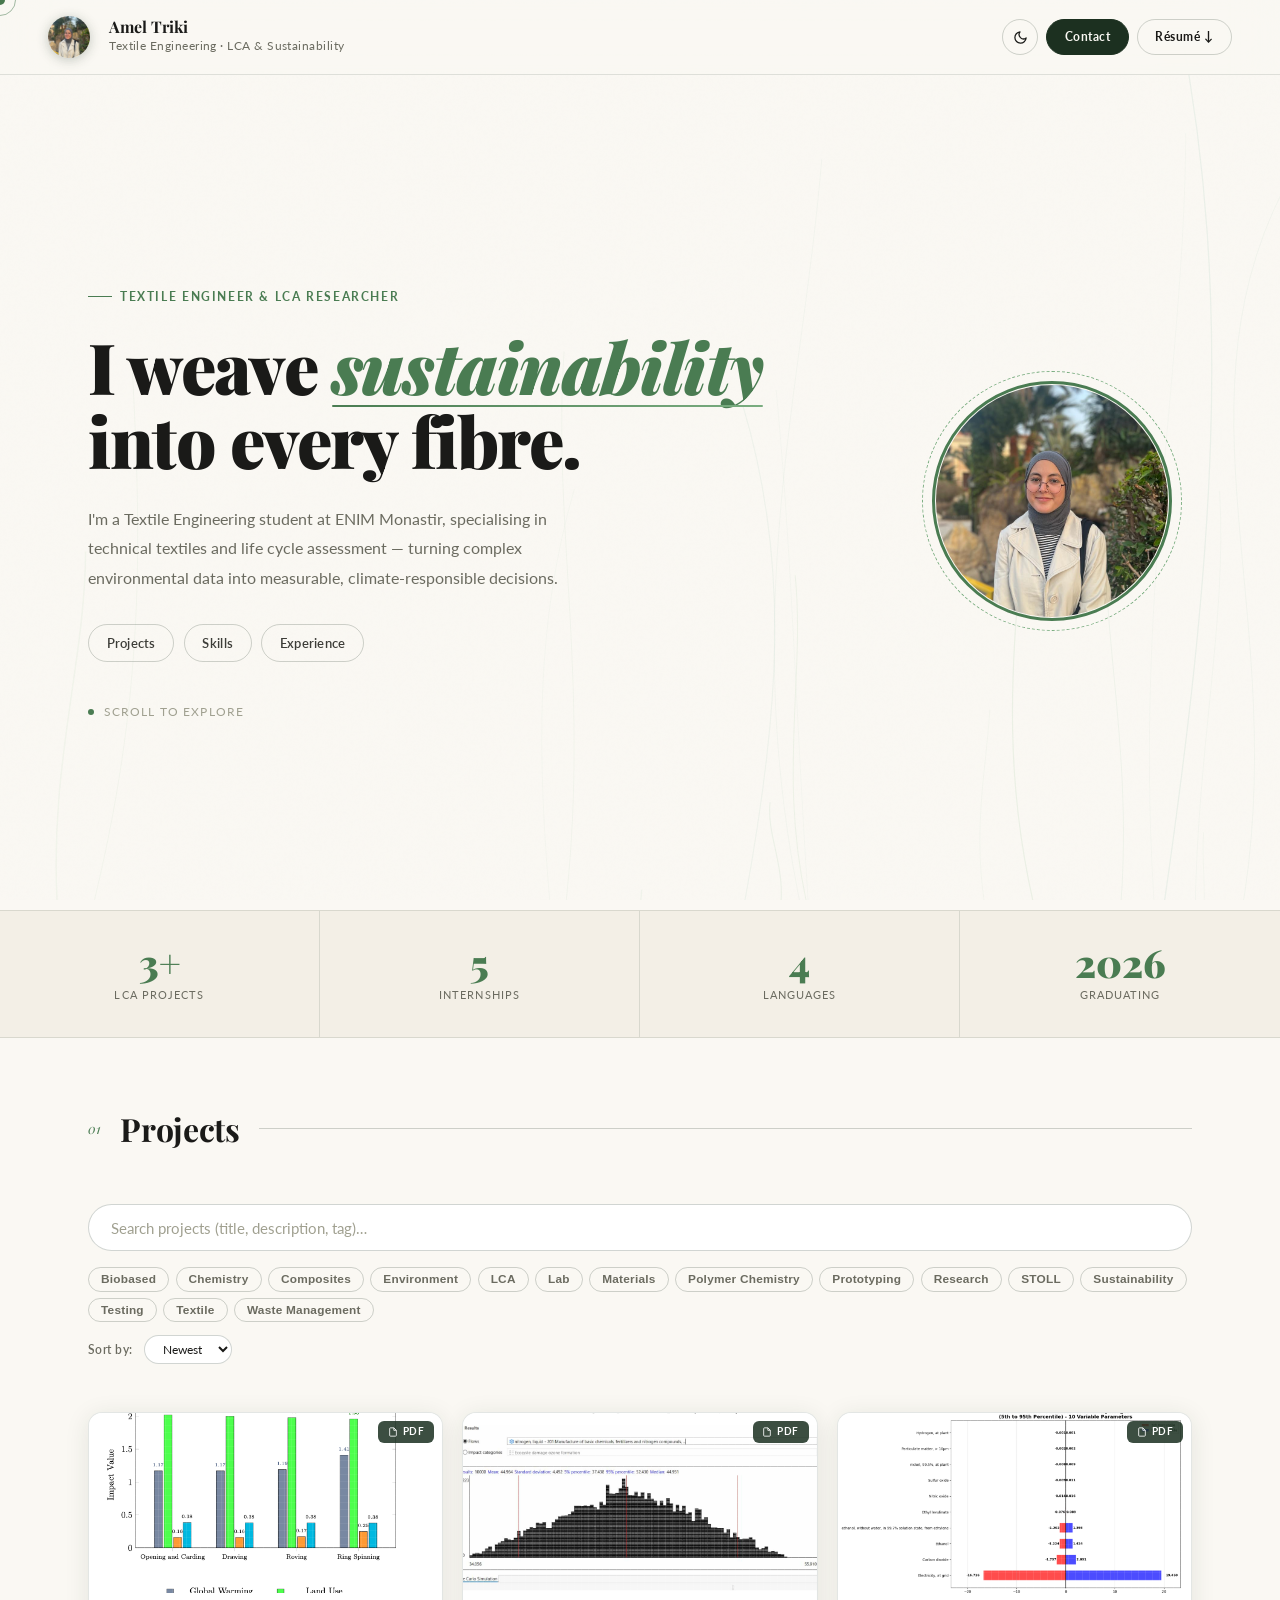
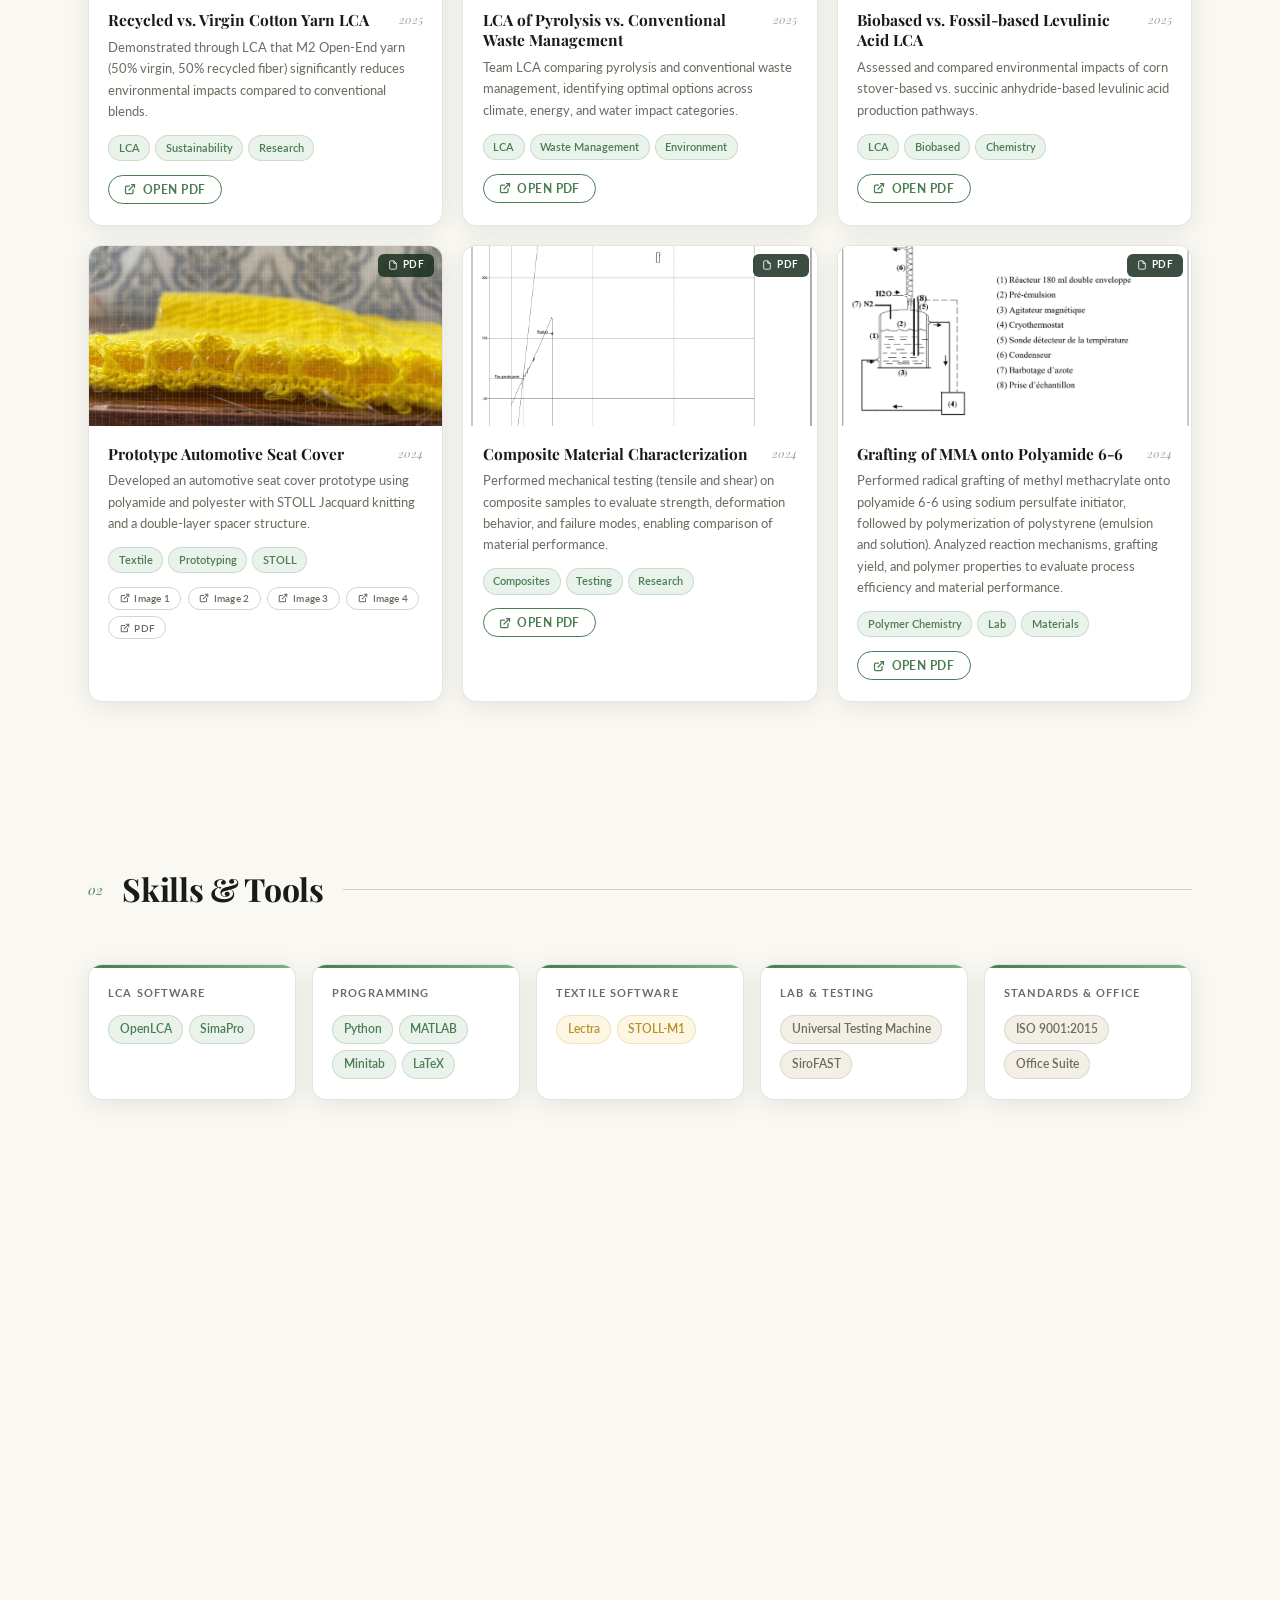
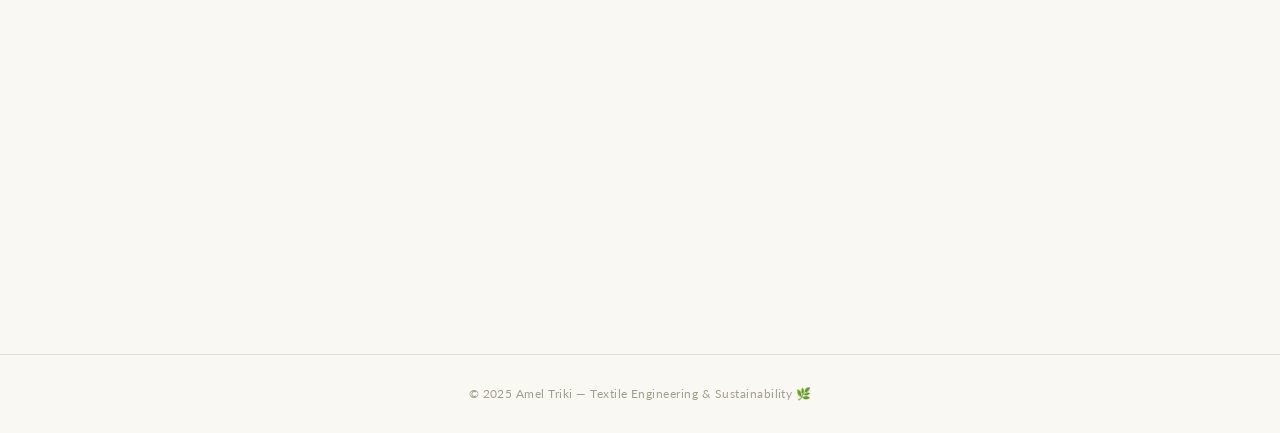
==== commit 9b2840ef: "Update index.html" ====
--- a/index.html
+++ b/index.html
@@ -326,372 +326,7 @@
   {title:"Biobased vs. Fossil-based Levulinic Acid LCA",year:2025,desc:"Assessed and compared environmental impacts of corn stover-based vs. succinic anhydride-based levulinic acid production pathways.",tags:["LCA","Biobased","Chemistry"],thumb:"thumb3.jpg",file:"project3.pdf",isPdf:true},
   {title:"Prototype Automotive Seat Cover",year:2024,desc:"Developed an automotive seat cover prototype using polyamide and polyester with STOLL Jacquard knitting and a double-layer spacer structure.",tags:["Textile","Prototyping","STOLL"],thumb:"project4-1.jpg",files:["project4-1.jpg","project4-2.jpg","project4-3.jpg","project4-4.jpg","project4.pdf"]},
   {title:"Composite Material Characterization",year:2024,desc:"Performed mechanical testing (tensile and shear) on composite samples to evaluate strength, deformation behavior, and failure modes, enabling comparison of material performance.",tags:["Composites","Testing","Research"],thumb:"project5.jpg",file:"project5.pdf",isPdf:true},
-  {title:"Grafting of MMA onto Polyamide 6-6",year:2024,desc:"Conducted grafting of methyl methacrylate onto polyamide 6-6 and performed polystyrene polymerization, analyzing polymer properties.",tags:["Polymer Chemistry","Lab","Materials"],thumb:"project6.jpg",file:"project6.pdf",isPdf:true}
-];
-const allTags=[...new Set(projects.flatMap(p=>p.tags))].sort();
-let activeTags=new Set(),searchVal="",sortVal="newest";
-const ftEl=document.getElementById('filterTags');
-allTags.forEach(tag=>{const b=document.createElement('button');b.className='filter-tag';b.textContent=tag;b.addEventListener('click',()=>{activeTags.has(tag)?(activeTags.delete(tag),b.classList.remove('active')):(activeTags.add(tag),b.classList.add('active'));render();});ftEl.appendChild(b);});
-function render(){
-  const grid=document.getElementById('projectsGrid');
-  let list=projects.map((p,i)=>({...p,_idx:i})).filter(p=>{const s=!searchVal||p.title.toLowerCase().includes(searchVal)||p.desc.toLowerCase().includes(searchVal)||p.tags.some(t=>t.toLowerCase().includes(searchVal));const t=!activeTags.size||p.tags.some(t=>activeTags.has(t));return s&&t;});
-  if(sortVal==='newest')list.sort((a,b)=>b.year-a.year);else if(sortVal==='oldest')list.sort((a,b)=>a.year-b.year);else if(sortVal==='az')list.sort((a,b)=>a.title.localeCompare(b.title));else list.sort((a,b)=>b.title.localeCompare(a.title));
-  grid.innerHTML=list.length?'':'<p style="color:var(--faint);font-size:0.9rem;font-style:italic;">No projects match your search.</p>';
-  list.forEach(p=>{
-    const el=document.createElement('div');el.className='project-card';
-    const hasMultiple=p.files&&p.files.length>1;
-    const hasPdf=hasMultiple?p.files.some(f=>f.endsWith('.pdf')):p.isPdf;
-    let pdfBadge=hasPdf?'<div class="pdf-badge"><svg viewBox="0 0 24 24"><path d="M14 2H6a2 2 0 0 0-2 2v16a2 2 0 0 0 2 2h12a2 2 0 0 0 2-2V8z"/><polyline points="14 2 14 8 20 8"/></svg> PDF</div>':'';
-    let btns='';
-    if(hasMultiple){
-      let fh='';p.files.forEach((f,i)=>{const isP=f.endsWith('.pdf');const lb=isP?'PDF':'Image '+(i+1);fh+='<button class="files-btn" data-file="'+f+'"><svg viewBox="0 0 24 24"><path d="M18 13v6a2 2 0 0 1-2 2H5a2 2 0 0 1-2-2V8a2 2 0 0 1 2-2h6"/><polyline points="15 3 21 3 21 9"/><line x1="10" y1="14" x2="21" y2="3"/></svg>'+lb+'</button>';});btns='<div class="files-row">'+fh+'</div>';
-    }else{const bl=p.isPdf?'Open PDF':'View Image';btns='<button class="demo-btn" data-file="'+p.file+'"><svg viewBox="0 0 24 24"><path d="M18 13v6a2 2 0 0 1-2 2H5a2 2 0 0 1-2-2V8a2 2 0 0 1 2-2h6"/><polyline points="15 3 21 3 21 9"/><line x1="10" y1="14" x2="21" y2="3"/></svg>'+bl+'</button>';}
-    el.innerHTML='<div class="card-img"><img src="'+p.thumb+'" alt="'+p.title+'" loading="lazy"/>'+pdfBadge+'</div><div class="card-body"><div class="card-top"><div class="card-title">'+p.title+'</div><div class="card-year">'+p.year+'</div></div><div class="card-desc">'+p.desc+'</div><div class="card-tags">'+p.tags.map(t=>'<span class="card-tag">'+t+'</span>').join('')+'</div>'+btns+'</div>';
-    grid.appendChild(el);
-  });
-  grid.querySelectorAll('.demo-btn,.files-btn').forEach(btn=>{btn.addEventListener('click',e=>{e.stopPropagation();const a=document.createElement('a');a.href=btn.dataset.file;a.target='_blank';a.click();});});
-}
-document.getElementById('searchInput').addEventListener('input',e=>{searchVal=e.target.value.toLowerCase();render();});
-document.getElementById('sortSelect').addEventListener('change',e=>{sortVal=e.target.value;render();});
-render();
-const obs=new IntersectionObserver(entries=>{entries.forEach(e=>{if(e.isIntersecting)e.target.classList.add('visible');});},{threshold:0.08});
-document.querySelectorAll('.reveal').forEach(el=>obs.observe(el));
-const themeBtn=document.getElementById('themeBtn'),themeIcon=document.getElementById('themeIcon');
-const SUN='<circle cx="12" cy="12" r="5"/><line x1="12" y1="1" x2="12" y2="3"/><line x1="12" y1="21" x2="12" y2="23"/><line x1="4.22" y1="4.22" x2="5.64" y2="5.64"/><line x1="18.36" y1="18.36" x2="19.78" y2="19.78"/><line x1="1" y1="12" x2="3" y2="12"/><line x1="21" y1="12" x2="23" y2="12"/><line x1="4.22" y1="19.78" x2="5.64" y2="18.36"/><line x1="18.36" y1="5.64" x2="19.78" y2="4.22"/>';
-const MOON='<path d="M21 12.79A9 9 0 1 1 11.21 3 7 7 0 0 0 21 12.79z"/>';
-if(localStorage.getItem('theme')==='dark'){document.body.classList.add('dark');themeIcon.innerHTML=SUN;}
-themeBtn.addEventListener('click',()=>{document.body.classList.toggle('dark');const dark=document.body.classList.contains('dark');themeIcon.innerHTML=dark?SUN:MOON;localStorage.setItem('theme',dark?'dark':'light');});
-</script>
-</body>
-</html><!DOCTYPE html>
-<html lang="en">
-<head>
-<meta charset="UTF-8"/>
-<meta name="viewport" content="width=device-width, initial-scale=1.0"/>
-<title>Amel Triki — Textile & LCA Portfolio</title>
-<link href="https://fonts.googleapis.com/css2?family=Playfair+Display:ital,wght@0,400;0,700;0,900;1,400;1,700&family=Lato:wght@300;400;700&display=swap" rel="stylesheet"/>
-<style>
-*,*::before,*::after{box-sizing:border-box;margin:0;padding:0;}
-:root{
-  --cream:#faf8f3;--cream2:#f3efe6;--cream3:#ebe5d8;
-  --forest:#1c3020;--forest2:#2a4530;--moss:#4a7c52;--sage:#7aad80;--sage-pale:#eaf3eb;
-  --gold:#b8902a;--gold-pale:#fdf6e3;--ink:#1a1a18;--ink2:#3d3d38;--muted:#6b6b60;
-  --faint:#a0a090;--surface:#ffffff;--border:rgba(26,48,32,0.12);--border2:rgba(26,48,32,0.2);
-  --shadow:0 4px 24px rgba(26,48,32,0.10);--shadow-lg:0 12px 48px rgba(26,48,32,0.15);
-  --radius:14px;--font-display:'Playfair Display',Georgia,serif;--font-body:'Lato',system-ui,sans-serif;
-  --contact-bg:#e8ede6;--contact-text:#1a1a18;--contact-sub:#5a5a50;
-  --contact-link-bg:rgba(26,48,32,0.06);--contact-link-border:rgba(26,48,32,0.1);
-  --contact-link-hover:rgba(26,48,32,0.1);--contact-link-hover-border:rgba(74,124,82,0.35);
-  --contact-label:rgba(26,48,32,0.4);--contact-glow:rgba(122,173,128,0.12);
-  --contact-accent:#4a7c52;
-}
-body.dark{
-  --cream:#111810;--cream2:#161d14;--cream3:#1c2419;--forest:#a8c8a0;--forest2:#8ab890;
-  --moss:#6aad72;--sage:#4a8a52;--sage-pale:#162018;--gold:#d4a840;--gold-pale:#1e1a0e;
-  --ink:#e8e8d8;--ink2:#c8c8b8;--muted:#9a9a88;--faint:#5a5a50;--surface:#1a2018;
-  --border:rgba(168,200,160,0.12);--border2:rgba(168,200,160,0.22);
-  --shadow:0 4px 24px rgba(0,0,0,0.3);--shadow-lg:0 12px 48px rgba(0,0,0,0.4);
-  --contact-bg:#2a3228;--contact-text:#d8d8c8;--contact-sub:#8a8a78;
-  --contact-link-bg:rgba(255,255,255,0.06);--contact-link-border:rgba(255,255,255,0.1);
-  --contact-link-hover:rgba(255,255,255,0.1);--contact-link-hover-border:rgba(106,173,114,0.35);
-  --contact-label:rgba(255,255,255,0.4);--contact-glow:rgba(122,173,128,0.1);
-  --contact-accent:#8cc89a;
-}
-html{scroll-behavior:smooth;}
-body{font-family:var(--font-body);background:var(--cream);color:var(--ink);font-size:15px;line-height:1.7;overflow-x:hidden;transition:background 0.4s,color 0.4s;cursor:none;}
-.cursor{width:10px;height:10px;border-radius:50%;background:var(--moss);position:fixed;top:0;left:0;pointer-events:none;z-index:9999;transform:translate(-50%,-50%);mix-blend-mode:multiply;}
-.cursor-ring{width:32px;height:32px;border-radius:50%;border:1px solid var(--moss);position:fixed;top:0;left:0;pointer-events:none;z-index:9998;transform:translate(-50%,-50%);transition:transform 0.18s ease,width 0.2s,height 0.2s;opacity:0.5;}
-body:has(a:hover) .cursor-ring,body:has(button:hover) .cursor-ring{width:50px;height:50px;opacity:0.8;}
-#threadCanvas{position:fixed;top:0;left:0;width:100%;height:100%;pointer-events:none;z-index:0;opacity:0.35;}
-body::after{content:'';position:fixed;inset:0;background-image:url("data:image/svg+xml,%3Csvg viewBox='0 0 256 256' xmlns='http://www.w3.org/2000/svg'%3E%3Cfilter id='noise'%3E%3CfeTurbulence type='fractalNoise' baseFrequency='0.9' numOctaves='4' stitchTiles='stitch'/%3E%3C/filter%3E%3Crect width='100%25' height='100%25' filter='url(%23noise)' opacity='0.04'/%3E%3C/svg%3E");pointer-events:none;z-index:1;opacity:0.4;}
-nav{position:sticky;top:0;z-index:500;display:flex;align-items:center;gap:1.2rem;padding:1rem 3rem;background:rgba(250,248,243,0.85);backdrop-filter:blur(20px);border-bottom:1px solid var(--border);transition:background 0.4s,border-color 0.4s;}
-body.dark nav{background:rgba(17,24,16,0.88);}
-.nav-monogram{width:42px;height:42px;border-radius:50%;overflow:hidden;flex-shrink:0;box-shadow:0 2px 12px rgba(26,48,32,0.25);transition:transform 0.3s;}
-.nav-monogram:hover{transform:rotate(8deg) scale(1.08);}
-.nav-monogram img{width:100%;height:100%;object-fit:cover;display:block;}
-.nav-info{flex:1;}
-.nav-name{font-family:var(--font-display);font-size:1rem;font-weight:700;color:var(--ink);line-height:1.1;}
-.nav-role{font-size:0.72rem;color:var(--muted);letter-spacing:0.04em;}
-.nav-actions{display:flex;align-items:center;gap:0.5rem;}
-.theme-btn{width:36px;height:36px;border-radius:50%;border:1px solid var(--border2);background:transparent;cursor:none;display:flex;align-items:center;justify-content:center;color:var(--ink);transition:all 0.25s;}
-.theme-btn:hover{background:var(--sage-pale);border-color:var(--moss);}
-.nav-cta{padding:0.42rem 1.1rem;border-radius:2rem;font-size:0.78rem;font-weight:700;letter-spacing:0.04em;text-decoration:none;cursor:none;transition:all 0.22s;font-family:var(--font-body);}
-.nav-cta-solid{background:var(--forest);color:var(--cream);border:1.5px solid var(--forest);}
-.nav-cta-solid:hover{background:var(--forest2);box-shadow:0 4px 16px rgba(26,48,32,0.25);}
-.nav-cta-outline{background:transparent;color:var(--ink);border:1.5px solid var(--border2);}
-.nav-cta-outline:hover{border-color:var(--moss);color:var(--moss);}
-.hero{position:relative;z-index:2;display:grid;grid-template-columns:1fr 280px;gap:3rem;align-items:center;padding:5rem 3rem 4rem;min-height:calc(100vh - 65px);max-width:1200px;margin:0 auto;}
-.hero-eyebrow{display:inline-flex;align-items:center;gap:0.5rem;font-size:0.72rem;font-weight:700;letter-spacing:0.14em;text-transform:uppercase;color:var(--moss);margin-bottom:1.4rem;}
-.hero-eyebrow::before{content:'';width:24px;height:1.5px;background:var(--moss);display:block;}
-.hero-headline{font-family:var(--font-display);font-size:clamp(2.8rem,5.5vw,5rem);font-weight:900;line-height:1.06;color:var(--ink);margin-bottom:1.6rem;letter-spacing:-0.02em;}
-.hero-headline em{font-style:italic;color:var(--moss);position:relative;display:inline-block;}
-.hero-headline em::after{content:'';position:absolute;bottom:-4px;left:0;right:0;height:2px;background:linear-gradient(90deg,var(--moss),var(--sage));border-radius:2px;}
-.hero-body{font-size:1rem;color:var(--muted);max-width:500px;line-height:1.85;margin-bottom:2rem;}
-.hero-body strong{color:var(--ink2);font-weight:700;}
-.hero-pills{display:flex;gap:0.6rem;flex-wrap:wrap;margin-bottom:2.5rem;}
-.hero-pill{padding:0.42rem 1.1rem;border-radius:2rem;border:1.5px solid var(--border2);background:transparent;color:var(--ink2);font-size:0.82rem;font-weight:600;text-decoration:none;cursor:none;transition:all 0.22s;letter-spacing:0.02em;}
-.hero-pill:hover{border-color:var(--moss);color:var(--moss);background:var(--sage-pale);transform:translateY(-2px);}
-.scroll-hint{display:flex;align-items:center;gap:0.6rem;font-size:0.72rem;color:var(--faint);letter-spacing:0.1em;text-transform:uppercase;}
-.scroll-dot{width:6px;height:6px;border-radius:50%;background:var(--moss);animation:pulse 2s ease-in-out infinite;}
-@keyframes pulse{0%,100%{opacity:0.4;transform:scale(1);}50%{opacity:1;transform:scale(1.3);}}
-.hero-visual{display:flex;flex-direction:column;align-items:center;gap:0;}
-.photo-frame{position:relative;width:240px;height:240px;}
-.photo-ring-outer{position:absolute;inset:-10px;border-radius:50%;border:1.5px dashed var(--sage);animation:spin 30s linear infinite;}
-.photo-ring-inner{position:absolute;inset:0;border-radius:50%;border:3px solid var(--moss);}
-.photo-circle{position:absolute;inset:4px;border-radius:50%;overflow:hidden;}
-.photo-circle img{width:100%;height:100%;object-fit:cover;display:block;}
-@keyframes spin{from{transform:rotate(0deg);}to{transform:rotate(360deg);}}
-.stat-strip{position:relative;z-index:2;display:grid;grid-template-columns:repeat(4,1fr);border-top:1px solid var(--border);border-bottom:1px solid var(--border);background:var(--cream2);}
-.stat-cell{padding:2rem 1.5rem;text-align:center;border-right:1px solid var(--border);transition:background 0.2s;}
-.stat-cell:last-child{border-right:none;}
-.stat-cell:hover{background:var(--sage-pale);}
-.stat-num{font-family:var(--font-display);font-size:2.4rem;font-weight:900;color:var(--moss);line-height:1;display:block;}
-.stat-label{font-size:0.68rem;letter-spacing:0.1em;text-transform:uppercase;color:var(--muted);margin-top:0.3rem;display:block;}
-.section{position:relative;z-index:2;padding:5rem 3rem;max-width:1200px;margin:0 auto;}
-.section-header{display:flex;align-items:center;gap:1.2rem;margin-bottom:3rem;}
-.section-num{font-family:var(--font-display);font-size:0.85rem;font-style:italic;color:var(--moss);}
-.section-title{font-family:var(--font-display);font-size:2rem;font-weight:700;color:var(--ink);letter-spacing:-0.01em;}
-.section-line{flex:1;height:1px;background:var(--border2);}
-.search-section{position:relative;z-index:2;padding:4rem 3rem 0;max-width:1200px;margin:0 auto;}
-.search-input{width:100%;padding:0.85rem 1.4rem;border:1.5px solid var(--border2);border-radius:2rem;background:var(--surface);color:var(--ink);font-size:0.92rem;font-family:var(--font-body);outline:none;transition:border-color 0.2s,box-shadow 0.2s;}
-.search-input::placeholder{color:var(--faint);}
-.search-input:focus{border-color:var(--moss);box-shadow:0 0 0 3px rgba(74,124,82,0.12);}
-.filter-tags{display:flex;flex-wrap:wrap;gap:0.4rem;margin:1rem 0 0.5rem;}
-.filter-tag{padding:0.26rem 0.75rem;border-radius:2rem;border:1px solid var(--border2);background:transparent;font-size:0.74rem;font-weight:600;color:var(--muted);cursor:none;transition:all 0.15s;letter-spacing:0.02em;}
-.filter-tag:hover,.filter-tag.active{background:var(--sage-pale);border-color:var(--moss);color:var(--moss);}
-.sort-row{display:flex;align-items:center;gap:0.7rem;margin:0.8rem 0 0;}
-.sort-label{font-size:0.78rem;color:var(--muted);font-weight:600;letter-spacing:0.04em;}
-.sort-select{padding:0.3rem 0.85rem;border-radius:2rem;border:1px solid var(--border2);background:var(--surface);color:var(--ink);font-size:0.78rem;font-family:var(--font-body);cursor:none;outline:none;}
-.projects-grid{display:grid;grid-template-columns:repeat(auto-fill,minmax(280px,1fr));gap:1.2rem;padding-top:1.5rem;}
-.project-card{background:var(--surface);border-radius:var(--radius);border:1px solid var(--border);overflow:hidden;box-shadow:var(--shadow);transition:transform 0.25s cubic-bezier(0.34,1.56,0.64,1),box-shadow 0.25s;cursor:none;position:relative;}
-.project-card:hover{transform:translateY(-6px) rotate(-0.4deg);box-shadow:var(--shadow-lg);}
-.card-img{width:100%;height:180px;position:relative;overflow:hidden;background:var(--cream2);}
-.card-img img{width:100%;height:100%;object-fit:cover;display:block;}
-.card-img::after{content:'';position:absolute;inset:0;background-image:repeating-linear-gradient(90deg,transparent,transparent 6px,rgba(255,255,255,0.08) 6px,rgba(255,255,255,0.08) 7px),repeating-linear-gradient(0deg,transparent,transparent 6px,rgba(255,255,255,0.05) 6px,rgba(255,255,255,0.05) 7px);pointer-events:none;}
-.pdf-badge{position:absolute;top:8px;right:8px;background:rgba(26,48,32,0.85);color:#fff;padding:0.2rem 0.6rem;border-radius:6px;font-size:0.6rem;font-weight:700;letter-spacing:0.06em;text-transform:uppercase;z-index:2;display:flex;align-items:center;gap:0.3rem;}
-.pdf-badge svg{width:10px;height:10px;stroke:#fff;fill:none;stroke-width:2;}
-.card-body{padding:1.1rem 1.2rem 1.3rem;}
-.card-top{display:flex;justify-content:space-between;align-items:flex-start;margin-bottom:0.4rem;}
-.card-title{font-family:var(--font-display);font-size:0.97rem;font-weight:700;color:var(--ink);line-height:1.3;flex:1;margin-right:0.5rem;}
-.card-year{font-size:0.72rem;color:var(--faint);font-variant-numeric:tabular-nums;flex-shrink:0;font-style:italic;font-family:var(--font-display);}
-.card-desc{font-size:0.81rem;color:var(--muted);line-height:1.65;margin-bottom:0.8rem;}
-.card-tags{display:flex;flex-wrap:wrap;gap:0.3rem;margin-bottom:0.85rem;}
-.card-tag{padding:0.18rem 0.6rem;border-radius:2rem;background:var(--sage-pale);border:1px solid rgba(74,124,82,0.2);font-size:0.68rem;color:var(--moss);font-weight:600;}
-.demo-btn{display:inline-flex;align-items:center;gap:0.4rem;padding:0.38rem 0.95rem;border-radius:2rem;border:1.5px solid var(--moss);background:transparent;color:var(--moss);font-size:0.74rem;font-weight:700;letter-spacing:0.04em;text-transform:uppercase;cursor:pointer;font-family:var(--font-body);transition:all 0.2s;}
-.demo-btn:hover{background:var(--moss);color:#fff;transform:translateY(-1px);box-shadow:0 3px 12px rgba(74,124,82,0.25);}
-.demo-btn svg{width:12px;height:12px;stroke:currentColor;fill:none;stroke-width:2.5;stroke-linecap:round;stroke-linejoin:round;}
-.files-row{display:flex;gap:0.4rem;flex-wrap:wrap;}
-.files-btn{display:inline-flex;align-items:center;gap:0.3rem;padding:0.28rem 0.65rem;border-radius:1rem;border:1px solid var(--border2);background:transparent;color:var(--muted);font-size:0.63rem;font-weight:600;cursor:pointer;font-family:var(--font-body);transition:all 0.15s;letter-spacing:0.02em;}
-.files-btn:hover{border-color:var(--moss);color:var(--moss);background:var(--sage-pale);}
-.files-btn svg{width:10px;height:10px;stroke:currentColor;fill:none;stroke-width:2.5;stroke-linecap:round;stroke-linejoin:round;}
-.skills-grid{display:grid;grid-template-columns:repeat(auto-fill,minmax(190px,1fr));gap:1rem;}
-.skill-card{background:var(--surface);border-radius:var(--radius);border:1px solid var(--border);padding:1.2rem;box-shadow:var(--shadow);transition:transform 0.2s,box-shadow 0.2s;position:relative;overflow:hidden;}
-.skill-card::before{content:'';position:absolute;top:0;left:0;right:0;height:3px;background:linear-gradient(90deg,var(--moss),var(--sage));}
-.skill-card:hover{transform:translateY(-3px);box-shadow:var(--shadow-lg);}
-.skill-card-title{font-size:0.68rem;font-weight:700;letter-spacing:0.1em;text-transform:uppercase;color:var(--muted);margin-bottom:0.75rem;}
-.skill-chips{display:flex;flex-wrap:wrap;gap:0.35rem;}
-.chip{padding:0.22rem 0.65rem;border-radius:2rem;font-size:0.75rem;font-weight:600;}
-.chip-green{background:var(--sage-pale);color:var(--moss);border:1px solid rgba(74,124,82,0.2);}
-.chip-gold{background:var(--gold-pale);color:var(--gold);border:1px solid rgba(184,144,42,0.2);}
-.chip-neutral{background:var(--cream2);color:var(--muted);border:1px solid var(--border);}
-.lang-chips{display:flex;flex-wrap:wrap;gap:0.35rem;}
-.lang-chip{display:inline-flex;align-items:center;gap:0.35rem;padding:0.22rem 0.65rem;border-radius:2rem;background:var(--sage-pale);border:1px solid rgba(74,124,82,0.2);font-size:0.75rem;font-weight:600;color:var(--moss);}
-.lang-badge{background:var(--moss);color:#fff;font-size:0.6rem;padding:0.08rem 0.38rem;border-radius:2rem;font-weight:700;}
-.timeline{position:relative;padding-left:2rem;}
-.timeline::before{content:'';position:absolute;left:0;top:8px;bottom:8px;width:1.5px;background:linear-gradient(180deg,var(--moss),var(--sage),transparent);}
-.tl-item{position:relative;margin-bottom:2.5rem;padding-left:1.8rem;}
-.tl-dot{position:absolute;left:-2.28rem;top:6px;width:12px;height:12px;border-radius:50%;background:var(--moss);border:2.5px solid var(--cream);box-shadow:0 0 0 2.5px var(--moss);transition:transform 0.2s;}
-.tl-item:hover .tl-dot{transform:scale(1.4);}
-.tl-date{font-size:0.7rem;letter-spacing:0.1em;text-transform:uppercase;color:var(--moss);margin-bottom:0.18rem;font-weight:700;}
-.tl-role{font-family:var(--font-display);font-size:1.05rem;font-weight:700;color:var(--ink);}
-.tl-company{font-size:0.8rem;color:var(--muted);margin-bottom:0.5rem;}
-.tl-desc{font-size:0.87rem;color:var(--muted);line-height:1.78;max-width:560px;}
-.edu-grid{display:grid;grid-template-columns:repeat(auto-fill,minmax(240px,1fr));gap:1rem;}
-.edu-card{background:var(--surface);border-radius:var(--radius);border:1px solid var(--border);padding:1.4rem;box-shadow:var(--shadow);transition:transform 0.2s;position:relative;overflow:hidden;}
-.edu-card::after{content:'';position:absolute;bottom:0;right:0;width:60px;height:60px;background:radial-gradient(circle at bottom right,var(--sage-pale) 0%,transparent 70%);}
-.edu-card:hover{transform:translateY(-3px);}
-.edu-year{font-size:0.7rem;color:var(--moss);font-weight:700;letter-spacing:0.1em;text-transform:uppercase;margin-bottom:0.6rem;}
-.edu-degree{font-family:var(--font-display);font-size:0.95rem;font-weight:700;color:var(--ink);margin-bottom:0.3rem;line-height:1.35;}
-.edu-school{font-size:0.79rem;color:var(--muted);}
-.contact-wrap{background:var(--contact-bg);border-radius:20px;padding:3rem;display:grid;grid-template-columns:1fr 1fr;gap:3rem;position:relative;overflow:hidden;border:1px solid var(--border);}
-.contact-wrap::before{content:'';position:absolute;top:-80px;right:-80px;width:260px;height:260px;border-radius:50%;background:radial-gradient(circle,var(--contact-glow) 0%,transparent 70%);}
-.contact-headline{font-family:var(--font-display);font-size:2rem;font-weight:700;color:var(--contact-text);line-height:1.3;margin-bottom:1rem;}
-.contact-headline em{font-style:italic;color:var(--contact-accent);}
-.contact-sub{font-size:0.88rem;color:var(--contact-sub);line-height:1.8;}
-.contact-links{display:flex;flex-direction:column;gap:0.8rem;}
-.contact-link{display:flex;align-items:center;gap:1rem;text-decoration:none;background:var(--contact-link-bg);border:1px solid var(--contact-link-border);border-radius:12px;padding:1rem 1.1rem;transition:background 0.2s,border-color 0.2s;cursor:none;}
-.contact-link:hover{background:var(--contact-link-hover);border-color:var(--contact-link-hover-border);}
-.contact-icon{width:32px;height:32px;border-radius:50%;background:var(--contact-link-bg);border:1px solid var(--contact-link-border);display:flex;align-items:center;justify-content:center;font-size:0.85rem;flex-shrink:0;}
-.contact-link-label{font-size:0.68rem;color:var(--contact-label);letter-spacing:0.08em;text-transform:uppercase;}
-.contact-link-value{font-size:0.88rem;color:var(--contact-text);font-weight:600;}
-footer{position:relative;z-index:2;text-align:center;padding:1.8rem;font-size:0.75rem;color:var(--faint);border-top:1px solid var(--border);letter-spacing:0.04em;}
-@keyframes fadeUp{from{opacity:0;transform:translateY(28px);}to{opacity:1;transform:translateY(0);}}
-.fade-up{opacity:0;animation:fadeUp 0.7s ease forwards;}
-.fade-up:nth-child(1){animation-delay:0.1s;}
-.fade-up:nth-child(2){animation-delay:0.25s;}
-.fade-up:nth-child(3){animation-delay:0.4s;}
-.fade-up:nth-child(4){animation-delay:0.55s;}
-.reveal{opacity:0;transform:translateY(32px);transition:opacity 0.65s ease,transform 0.65s ease;}
-.reveal.visible{opacity:1;transform:translateY(0);}
-@media(max-width:768px){
-  nav{padding:0.8rem 1.4rem;}
-  .hero{grid-template-columns:1fr;padding:3rem 1.4rem 2rem;min-height:auto;}
-  .hero-visual{flex-direction:row;justify-content:center;}
-  .photo-frame{width:130px;height:130px;}
-  .stat-strip{grid-template-columns:repeat(2,1fr);}
-  .section{padding:3rem 1.4rem;}
-  .search-section{padding:3rem 1.4rem 0;}
-  .contact-wrap{grid-template-columns:1fr;padding:2rem;}
-  body{cursor:auto;}
-  .cursor,.cursor-ring{display:none;}
-}
-</style>
-</head>
-<body>
-<div class="cursor" id="cur"></div>
-<div class="cursor-ring" id="curR"></div>
-<canvas id="threadCanvas"></canvas>
-<nav>
-  <div class="nav-monogram"><img src="profile.jpg" alt="Amel Triki"/></div>
-  <div class="nav-info">
-    <div class="nav-name">Amel Triki</div>
-    <div class="nav-role">Textile Engineering · LCA & Sustainability</div>
-  </div>
-  <div class="nav-actions">
-    <button class="theme-btn" id="themeBtn" aria-label="Toggle theme">
-      <svg id="themeIcon" width="15" height="15" viewBox="0 0 24 24" fill="none" stroke="currentColor" stroke-width="2" stroke-linecap="round" stroke-linejoin="round"><path d="M21 12.79A9 9 0 1 1 11.21 3 7 7 0 0 0 21 12.79z"/></svg>
-    </button>
-    <a href="#contact" class="nav-cta nav-cta-solid">Contact</a>
-    <a href="Amel_Triki_CV.pdf" download="Amel_Triki_CV.pdf" class="nav-cta nav-cta-outline">Résumé ↓</a>
-  </div>
-</nav>
-<div class="hero">
-  <div>
-    <div class="hero-eyebrow fade-up">Textile Engineer & LCA Researcher</div>
-    <h1 class="hero-headline fade-up">I weave <em>sustainability</em><br>into every fibre.</h1>
-    <p class="hero-body fade-up">I'm a Textile Engineering student at ENIM Monastir, specialising in technical textiles and life cycle assessment — turning complex environmental data into measurable, climate-responsible decisions.</p>
-    <div class="hero-pills fade-up">
-      <a href="#projects" class="hero-pill">Projects</a>
-      <a href="#skills" class="hero-pill">Skills</a>
-      <a href="#experience" class="hero-pill">Experience</a>
-    </div>
-    <div class="scroll-hint fade-up"><span class="scroll-dot"></span><span>Scroll to explore</span></div>
-  </div>
-  <div class="hero-visual fade-up">
-    <div class="photo-frame">
-      <div class="photo-ring-outer"></div>
-      <div class="photo-ring-inner"></div>
-      <div class="photo-circle"><img src="profile.jpg" alt="Amel Triki"/></div>
-    </div>
-  </div>
-</div>
-<div class="stat-strip reveal">
-  <div class="stat-cell"><span class="stat-num">3+</span><span class="stat-label">LCA Projects</span></div>
-  <div class="stat-cell"><span class="stat-num">5</span><span class="stat-label">Internships</span></div>
-  <div class="stat-cell"><span class="stat-num">4</span><span class="stat-label">Languages</span></div>
-  <div class="stat-cell"><span class="stat-num">2026</span><span class="stat-label">Graduating</span></div>
-</div>
-<div class="search-section reveal" id="projects">
-  <div class="section-header">
-    <span class="section-num">01</span>
-    <h2 class="section-title">Projects</h2>
-    <div class="section-line"></div>
-  </div>
-  <input class="search-input" id="searchInput" type="text" placeholder="Search projects (title, description, tag)…"/>
-  <div class="filter-tags" id="filterTags"></div>
-  <div class="sort-row">
-    <span class="sort-label">Sort by:</span>
-    <select class="sort-select" id="sortSelect">
-      <option value="newest">Newest</option>
-      <option value="oldest">Oldest</option>
-      <option value="az">A → Z</option>
-      <option value="za">Z → A</option>
-    </select>
-  </div>
-</div>
-<div class="section" style="padding-top:1.5rem;" id="projectsWrap">
-  <div class="projects-grid" id="projectsGrid"></div>
-</div>
-<div class="section reveal" id="skills">
-  <div class="section-header">
-    <span class="section-num">02</span>
-    <h2 class="section-title">Skills & Tools</h2>
-    <div class="section-line"></div>
-  </div>
-  <div class="skills-grid">
-    <div class="skill-card reveal"><div class="skill-card-title">LCA Software</div><div class="skill-chips"><span class="chip chip-green">OpenLCA</span><span class="chip chip-green">SimaPro</span></div></div>
-    <div class="skill-card reveal"><div class="skill-card-title">Programming</div><div class="skill-chips"><span class="chip chip-green">Python</span><span class="chip chip-green">MATLAB</span><span class="chip chip-green">Minitab</span><span class="chip chip-green">LaTeX</span></div></div>
-    <div class="skill-card reveal"><div class="skill-card-title">Textile Software</div><div class="skill-chips"><span class="chip chip-gold">Lectra</span><span class="chip chip-gold">STOLL-M1</span></div></div>
-    <div class="skill-card reveal"><div class="skill-card-title">Lab & Testing</div><div class="skill-chips"><span class="chip chip-neutral">Universal Testing Machine</span><span class="chip chip-neutral">SiroFAST</span></div></div>
-    <div class="skill-card reveal"><div class="skill-card-title">Standards & Office</div><div class="skill-chips"><span class="chip chip-neutral">ISO 9001:2015</span><span class="chip chip-neutral">Office Suite</span></div></div>
-    <div class="skill-card reveal"><div class="skill-card-title">Languages</div><div class="lang-chips"><span class="lang-chip">Arabic <span class="lang-badge">Native</span></span><span class="lang-chip">French <span class="lang-badge">C1</span></span><span class="lang-chip">English <span class="lang-badge">C1</span></span><span class="lang-chip">German <span class="lang-badge">A1</span></span></div></div>
-  </div>
-</div>
-<div class="section reveal" id="experience">
-  <div class="section-header">
-    <span class="section-num">03</span>
-    <h2 class="section-title">Experience</h2>
-    <div class="section-line"></div>
-  </div>
-  <div class="timeline">
-    <div class="tl-item reveal"><div class="tl-dot"></div><div class="tl-date">Sep 2025</div><div class="tl-role">LCA Intern</div><div class="tl-company">Carbon Jar — Sousse, Tunisia</div><div class="tl-desc">Conducted LCA of pyrolysis vs. conventional waste management, highlighting optimal options across climate, energy, and water impact categories.</div></div>
-    <div class="tl-item reveal"><div class="tl-dot"></div><div class="tl-date">Aug 2025</div><div class="tl-role">LCA Intern</div><div class="tl-company">Carbon Jar — Sousse, Tunisia</div><div class="tl-desc">Assessed and compared environmental impacts of biobased (corn stover) vs. fossil-based levulinic acid production to identify the more sustainable pathway.</div></div>
-    <div class="tl-item reveal"><div class="tl-dot"></div><div class="tl-date">Feb – Jun 2025</div><div class="tl-role">Final Year Graduation Project</div><div class="tl-company">SITEX — Sousse, Tunisia</div><div class="tl-desc">Demonstrated through LCA that M2 Open-End yarn (50% virgin cotton, 50% recycled fiber) significantly reduces environmental impacts vs. conventional blends.</div></div>
-    <div class="tl-item reveal"><div class="tl-dot"></div><div class="tl-date">Jul 2024</div><div class="tl-role">Industrial Engineering Intern</div><div class="tl-company">Zodiac Nautic — Sousse, Tunisia</div><div class="tl-desc">Implemented 5S methodology — organization +30%, cleanliness +25%, efficiency +20%. Proposed sustainable shelving solutions.</div></div>
-    <div class="tl-item reveal"><div class="tl-dot"></div><div class="tl-date">2023</div><div class="tl-role">Production Intern</div><div class="tl-company">Covet — Sousse, Tunisia</div><div class="tl-desc">Gained hands-on experience in textile production, observing key manufacturing stages and industrial practices.</div></div>
-  </div>
-</div>
-<div class="section reveal" id="education">
-  <div class="section-header">
-    <span class="section-num">04</span>
-    <h2 class="section-title">Education</h2>
-    <div class="section-line"></div>
-  </div>
-  <div class="edu-grid">
-    <div class="edu-card reveal"><div class="edu-year">2022 – 2026</div><div class="edu-degree">Textile Engineering — Technical Textile Specialty</div><div class="edu-school">National School of Engineers of Monastir, Tunisia</div></div>
-    <div class="edu-card reveal"><div class="edu-year">2019 – 2022</div><div class="edu-degree">Preparatory Program for Engineering Schools</div><div class="edu-school">Higher School of Science & Technology, Hammam Sousse</div></div>
-    <div class="edu-card reveal"><div class="edu-year">2015 – 2019</div><div class="edu-degree">Mathematics Baccalaureate</div><div class="edu-school">Othman Chati High School, Sousse — GPA 3.0 / 4.0</div></div>
-  </div>
-</div>
-<div class="section reveal" id="contact">
-  <div class="section-header">
-    <span class="section-num">05</span>
-    <h2 class="section-title">Contact</h2>
-    <div class="section-line"></div>
-  </div>
-  <div class="contact-wrap">
-    <div>
-      <div class="contact-headline">Let's build a <em>greener</em><br>future together.</div>
-      <p class="contact-sub">Open to research collaborations, internship opportunities, and conversations about sustainable textiles, LCA, and circular systems.</p>
-    </div>
-    <div class="contact-links">
-      <a class="contact-link" href="mailto:ameltriki42@gmail.com"><div class="contact-icon">✉</div><div><div class="contact-link-label">Email</div><div class="contact-link-value">ameltriki42@gmail.com</div></div></a>
-      <a class="contact-link" href="tel:+21621801885"><div class="contact-icon">☎</div><div><div class="contact-link-label">Phone</div><div class="contact-link-value">+216 21 801 885</div></div></a>
-      <a class="contact-link" href="https://linkedin.com/in/itsamel-triki" target="_blank"><div class="contact-icon" style="font-size:0.75rem;font-weight:700;">in</div><div><div class="contact-link-label">LinkedIn</div><div class="contact-link-value">linkedin.com/in/itsamel-triki</div></div></a>
-    </div>
-  </div>
-</div>
-<footer>© 2025 Amel Triki — Textile Engineering & Sustainability 🌿</footer>
-<script>
-const cur=document.getElementById('cur'),curR=document.getElementById('curR');
-let mx=0,my=0,rx=0,ry=0;
-document.addEventListener('mousemove',e=>{mx=e.clientX;my=e.clientY;cur.style.left=mx+'px';cur.style.top=my+'px';});
-(function animRing(){rx+=(mx-rx)*0.12;ry+=(my-ry)*0.12;curR.style.left=rx+'px';curR.style.top=ry+'px';requestAnimationFrame(animRing);})();
-const canvas=document.getElementById('threadCanvas'),ctx=canvas.getContext('2d');
-let W,H,threads=[];
-function resize(){W=canvas.width=window.innerWidth;H=canvas.height=window.innerHeight;}
-resize();window.addEventListener('resize',resize);
-function makeThread(){const x=Math.random()*W;return{x,y:H+20,cp1x:x+(Math.random()-0.5)*200,cp1y:H*0.6,cp2x:x+(Math.random()-0.5)*200,cp2y:H*0.3,ex:x+(Math.random()-0.5)*150,ey:-20,progress:0,speed:0.0015+Math.random()*0.001,hue:120+Math.random()*40,alpha:0.12+Math.random()*0.1,width:0.5+Math.random()*1};}
-for(let i=0;i<18;i++){const t=makeThread();t.progress=Math.random();threads.push(t);}
-function drawThread(t){const p=t.progress;ctx.beginPath();ctx.moveTo(t.x,t.y);ctx.bezierCurveTo(t.x+(t.cp1x-t.x)*p,t.y+(t.cp1y-t.y)*p,t.x+(t.cp2x-t.x)*p,t.y+(t.cp2y-t.y)*p,t.x+(t.ex-t.x)*p,t.y+(t.ey-t.y)*p);ctx.strokeStyle=`hsla(${t.hue},45%,40%,${t.alpha})`;ctx.lineWidth=t.width;ctx.stroke();}
-(function animThreads(){ctx.clearRect(0,0,W,H);threads.forEach(t=>{t.progress+=t.speed;if(t.progress>1){Object.assign(t,makeThread());t.progress=0;}drawThread(t);});requestAnimationFrame(animThreads);})();
-const projects=[
-  {title:"Recycled vs. Virgin Cotton Yarn LCA",year:2025,desc:"Demonstrated through LCA that M2 Open-End yarn (50% virgin, 50% recycled fiber) significantly reduces environmental impacts compared to conventional blends.",tags:["LCA","Sustainability","Research"],thumb:"thumb1.jpg",file:"project1.pdf",isPdf:true},
-  {title:"LCA of Pyrolysis vs. Conventional Waste Management",year:2025,desc:"Team LCA comparing pyrolysis and conventional waste management, identifying optimal options across climate, energy, and water impact categories.",tags:["LCA","Waste Management","Environment"],thumb:"thumb2.jpg",file:"project2.pdf",isPdf:true},
-  {title:"Biobased vs. Fossil-based Levulinic Acid LCA",year:2025,desc:"Assessed and compared environmental impacts of corn stover-based vs. succinic anhydride-based levulinic acid production pathways.",tags:["LCA","Biobased","Chemistry"],thumb:"thumb3.jpg",file:"project3.pdf",isPdf:true},
-  {title:"Prototype Automotive Seat Cover",year:2024,desc:"Developed an automotive seat cover prototype using polyamide and polyester with STOLL Jacquard knitting and a double-layer spacer structure.",tags:["Textile","Prototyping","STOLL"],thumb:"project4-1.jpg",files:["project4-1.jpg","project4-2.jpg","project4-3.jpg","project4-4.jpg","project4.pdf"]},
-  {title:"Composite Material Characterization",year:2024,desc:"Performed mechanical testing (tensile and shear) on composite samples to evaluate strength, deformation behavior, and failure modes, enabling comparison of material performance.",tags:["Composites","Testing","Research"],thumb:"project5.jpg",file:"project5.pdf",isPdf:true},
-  {title:"Grafting of MMA onto Polyamide 6-6",year:2024,desc:"Conducted grafting of methyl methacrylate onto polyamide 6-6 and performed polystyrene polymerization, analyzing polymer properties.",tags:["Polymer Chemistry","Lab","Materials"],thumb:"project6.jpg",file:"project6.pdf",isPdf:true}
+  {title:"Grafting of MMA onto Polyamide 6-6",year:2024,desc:"Performed radical grafting of methyl methacrylate onto polyamide 6-6 using sodium persulfate initiator, followed by polymerization of polystyrene (emulsion and solution). Analyzed reaction mechanisms, grafting yield, and polymer properties to evaluate process efficiency and material performance.",tags:["Polymer Chemistry","Lab","Materials"],thumb:"project6.jpg",file:"project6.pdf",isPdf:true}
 ];
 const allTags=[...new Set(projects.flatMap(p=>p.tags))].sort();
 let activeTags=new Set(),searchVal="",sortVal="newest";
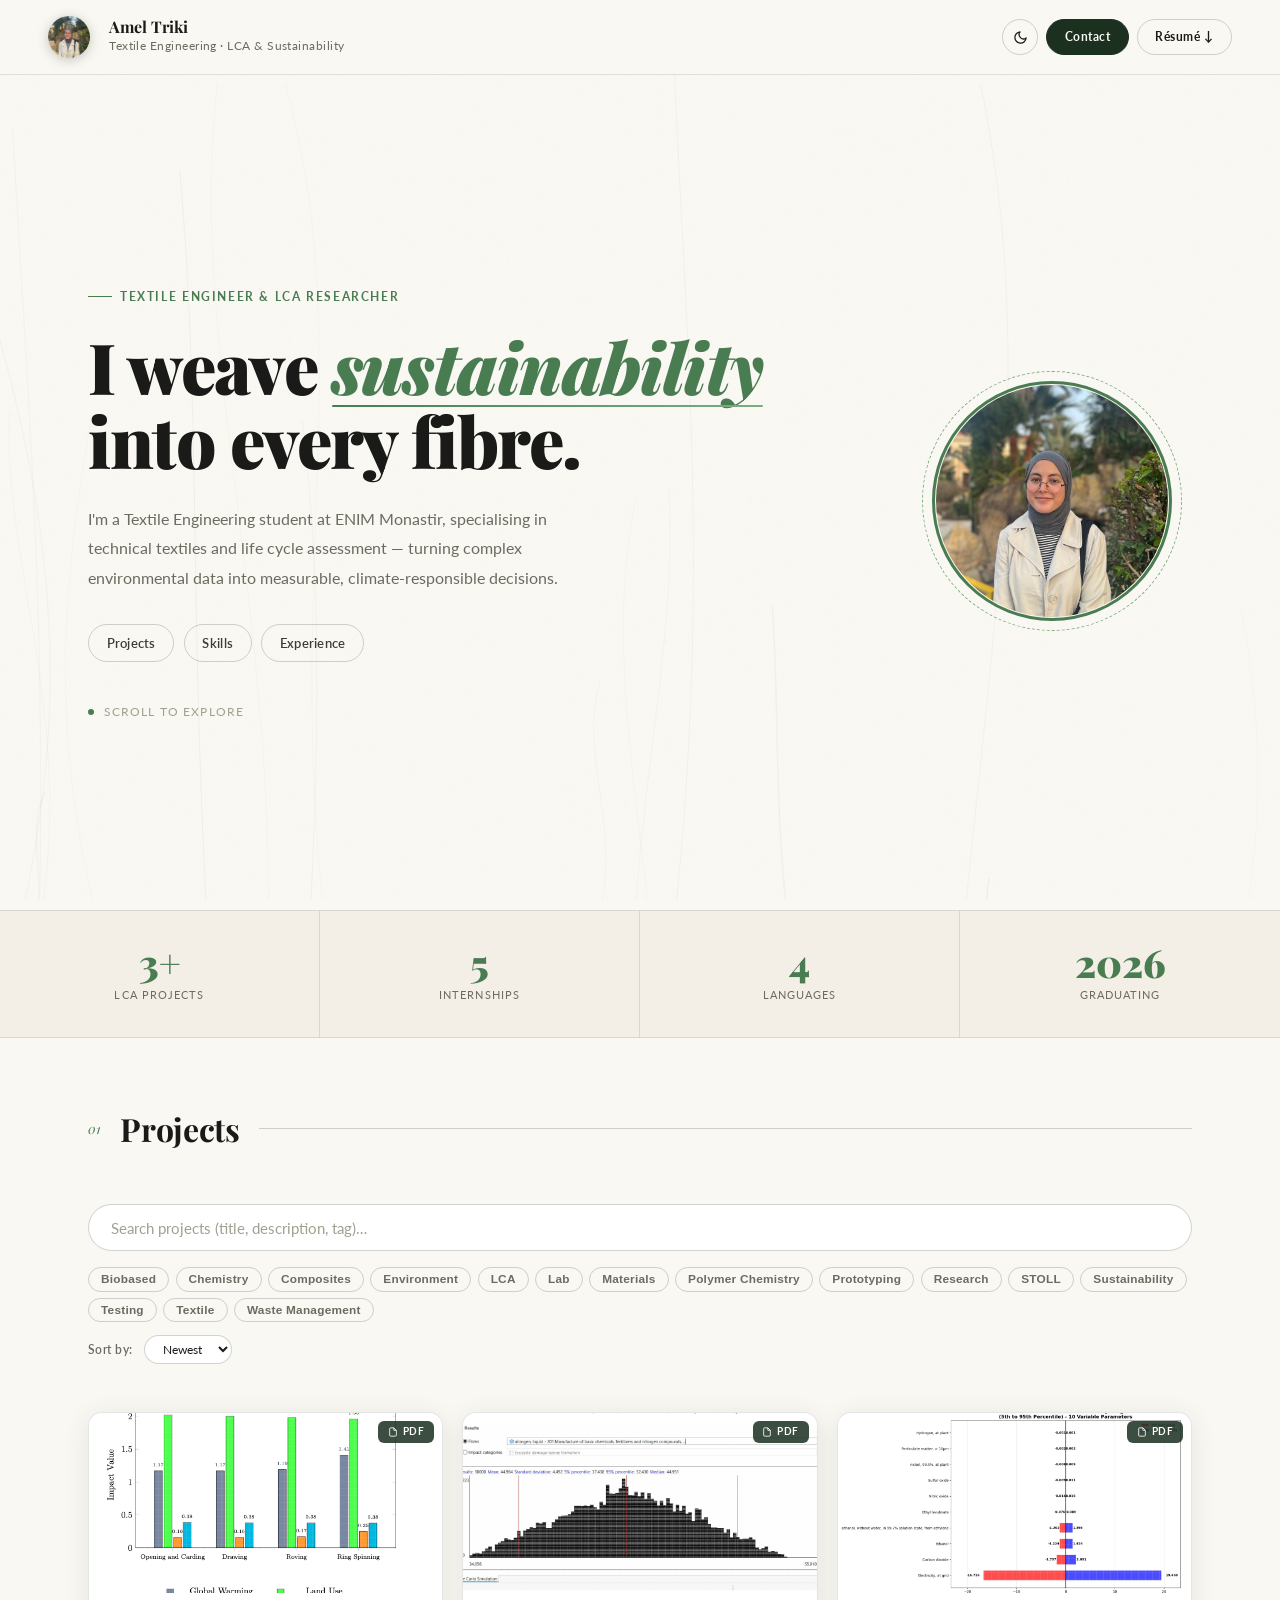
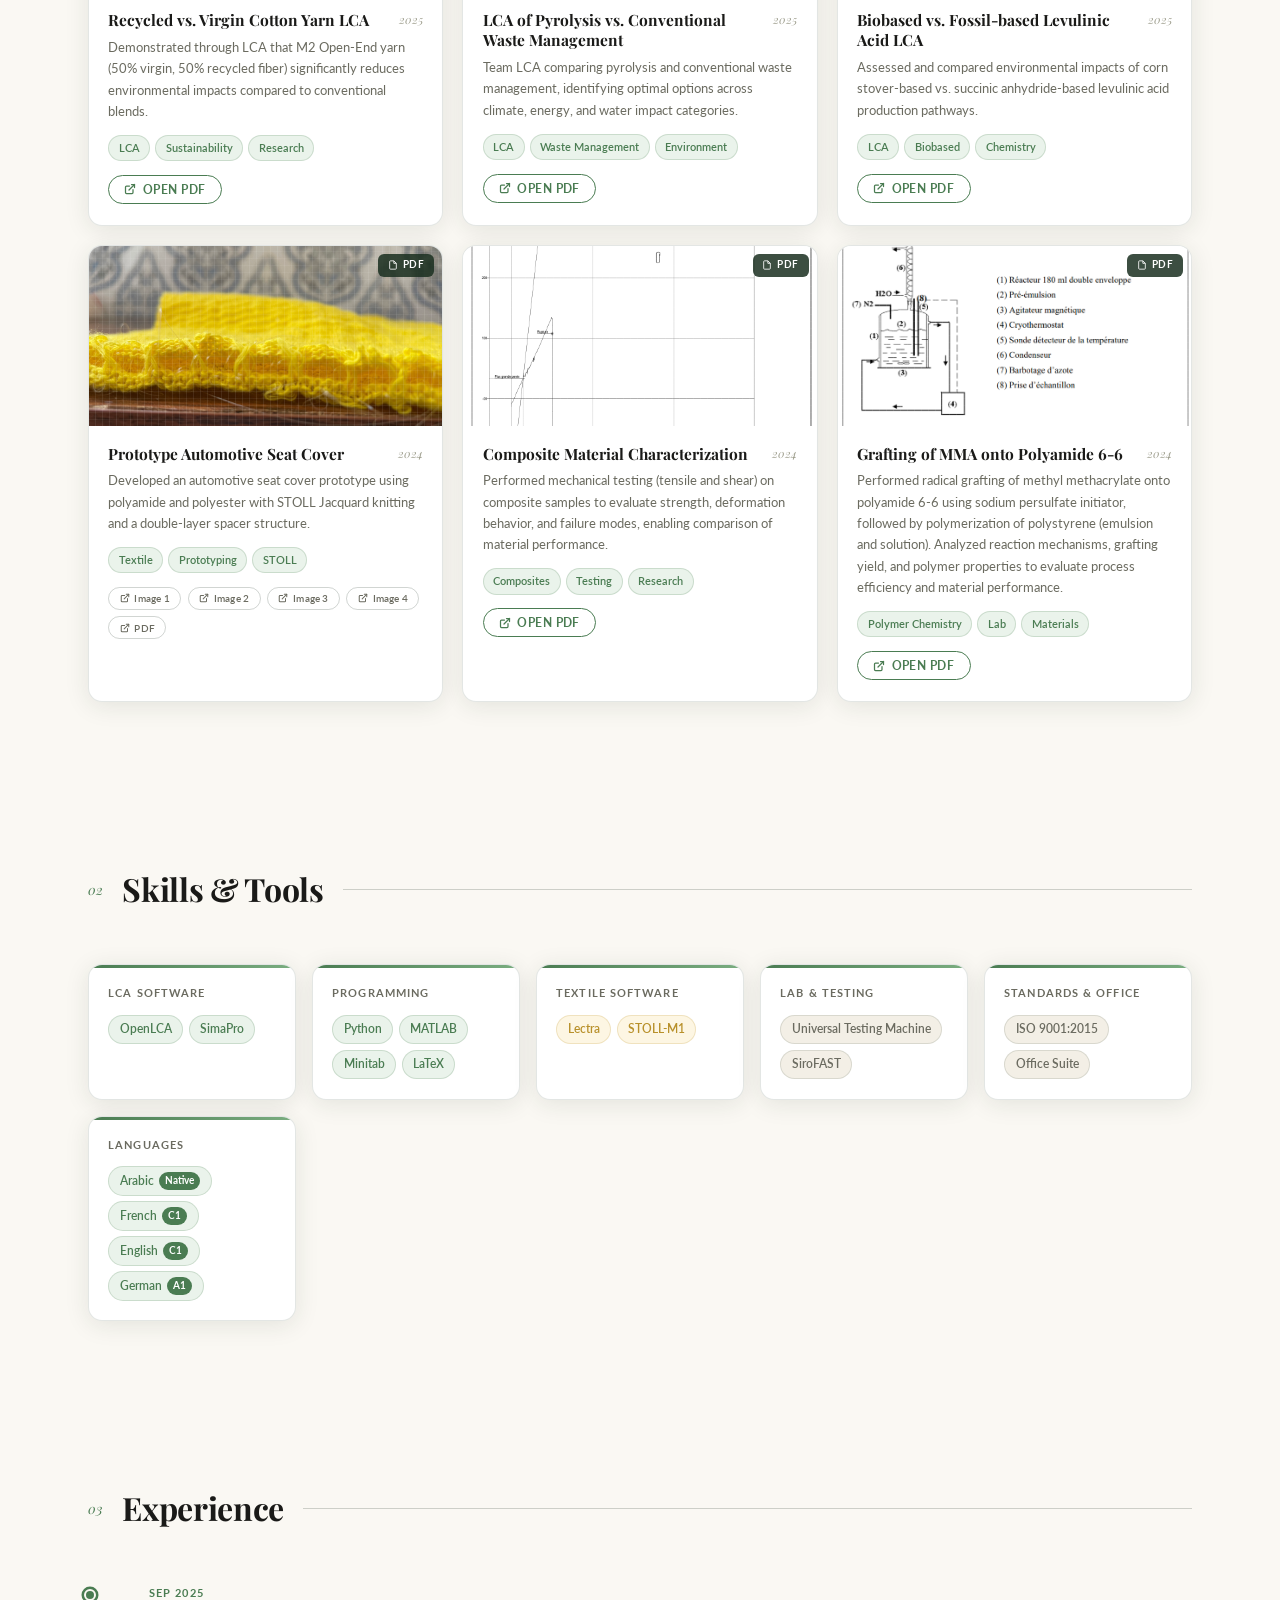
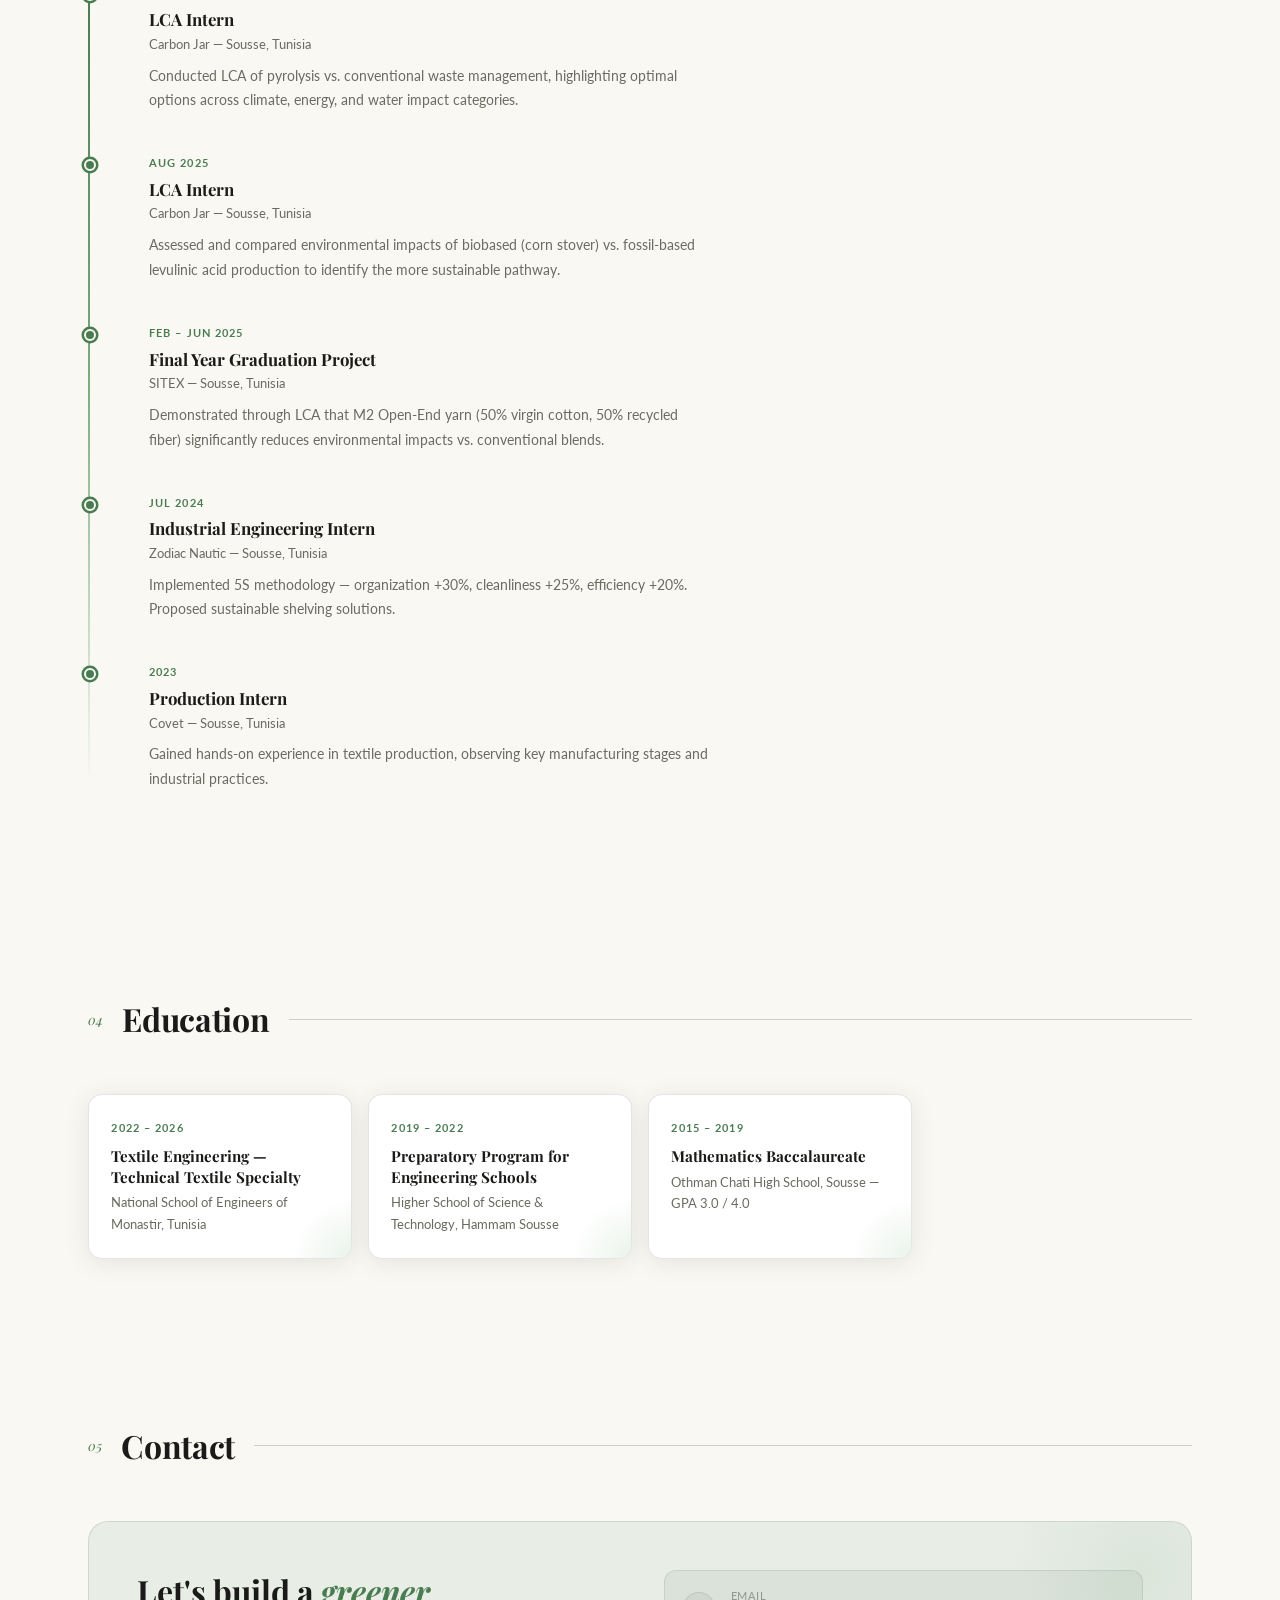
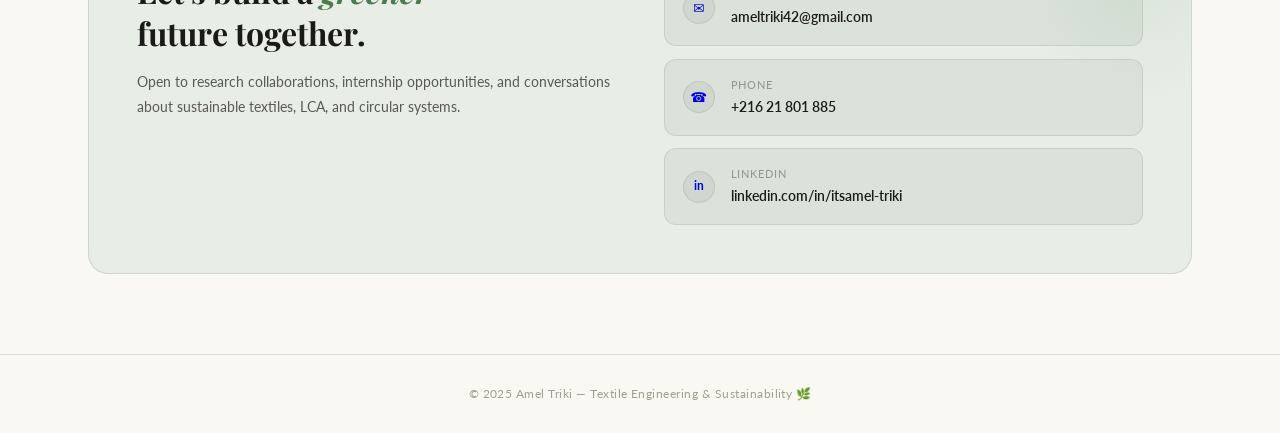
==== commit d5d8d8fe: "Update index.html" ====
--- a/index.html
+++ b/index.html
@@ -33,10 +33,7 @@
   --contact-accent:#8cc89a;
 }
 html{scroll-behavior:smooth;}
-body{font-family:var(--font-body);background:var(--cream);color:var(--ink);font-size:15px;line-height:1.7;overflow-x:hidden;transition:background 0.4s,color 0.4s;cursor:none;}
-.cursor{width:10px;height:10px;border-radius:50%;background:var(--moss);position:fixed;top:0;left:0;pointer-events:none;z-index:9999;transform:translate(-50%,-50%);mix-blend-mode:multiply;}
-.cursor-ring{width:32px;height:32px;border-radius:50%;border:1px solid var(--moss);position:fixed;top:0;left:0;pointer-events:none;z-index:9998;transform:translate(-50%,-50%);transition:transform 0.18s ease,width 0.2s,height 0.2s;opacity:0.5;}
-body:has(a:hover) .cursor-ring,body:has(button:hover) .cursor-ring{width:50px;height:50px;opacity:0.8;}
+body{font-family:var(--font-body);background:var(--cream);color:var(--ink);font-size:15px;line-height:1.7;overflow-x:hidden;transition:background 0.4s,color 0.4s;}
 #threadCanvas{position:fixed;top:0;left:0;width:100%;height:100%;pointer-events:none;z-index:0;opacity:0.35;}
 body::after{content:'';position:fixed;inset:0;background-image:url("data:image/svg+xml,%3Csvg viewBox='0 0 256 256' xmlns='http://www.w3.org/2000/svg'%3E%3Cfilter id='noise'%3E%3CfeTurbulence type='fractalNoise' baseFrequency='0.9' numOctaves='4' stitchTiles='stitch'/%3E%3C/filter%3E%3Crect width='100%25' height='100%25' filter='url(%23noise)' opacity='0.04'/%3E%3C/svg%3E");pointer-events:none;z-index:1;opacity:0.4;}
 nav{position:sticky;top:0;z-index:500;display:flex;align-items:center;gap:1.2rem;padding:1rem 3rem;background:rgba(250,248,243,0.85);backdrop-filter:blur(20px);border-bottom:1px solid var(--border);transition:background 0.4s,border-color 0.4s;}
@@ -48,9 +45,9 @@
 .nav-name{font-family:var(--font-display);font-size:1rem;font-weight:700;color:var(--ink);line-height:1.1;}
 .nav-role{font-size:0.72rem;color:var(--muted);letter-spacing:0.04em;}
 .nav-actions{display:flex;align-items:center;gap:0.5rem;}
-.theme-btn{width:36px;height:36px;border-radius:50%;border:1px solid var(--border2);background:transparent;cursor:none;display:flex;align-items:center;justify-content:center;color:var(--ink);transition:all 0.25s;}
+.theme-btn{width:36px;height:36px;border-radius:50%;border:1px solid var(--border2);background:transparent;cursor:pointer;display:flex;align-items:center;justify-content:center;color:var(--ink);transition:all 0.25s;}
 .theme-btn:hover{background:var(--sage-pale);border-color:var(--moss);}
-.nav-cta{padding:0.42rem 1.1rem;border-radius:2rem;font-size:0.78rem;font-weight:700;letter-spacing:0.04em;text-decoration:none;cursor:none;transition:all 0.22s;font-family:var(--font-body);}
+.nav-cta{padding:0.42rem 1.1rem;border-radius:2rem;font-size:0.78rem;font-weight:700;letter-spacing:0.04em;text-decoration:none;cursor:pointer;transition:all 0.22s;font-family:var(--font-body);}
 .nav-cta-solid{background:var(--forest);color:var(--cream);border:1.5px solid var(--forest);}
 .nav-cta-solid:hover{background:var(--forest2);box-shadow:0 4px 16px rgba(26,48,32,0.25);}
 .nav-cta-outline{background:transparent;color:var(--ink);border:1.5px solid var(--border2);}
@@ -64,7 +61,7 @@
 .hero-body{font-size:1rem;color:var(--muted);max-width:500px;line-height:1.85;margin-bottom:2rem;}
 .hero-body strong{color:var(--ink2);font-weight:700;}
 .hero-pills{display:flex;gap:0.6rem;flex-wrap:wrap;margin-bottom:2.5rem;}
-.hero-pill{padding:0.42rem 1.1rem;border-radius:2rem;border:1.5px solid var(--border2);background:transparent;color:var(--ink2);font-size:0.82rem;font-weight:600;text-decoration:none;cursor:none;transition:all 0.22s;letter-spacing:0.02em;}
+.hero-pill{padding:0.42rem 1.1rem;border-radius:2rem;border:1.5px solid var(--border2);background:transparent;color:var(--ink2);font-size:0.82rem;font-weight:600;text-decoration:none;cursor:pointer;transition:all 0.22s;letter-spacing:0.02em;}
 .hero-pill:hover{border-color:var(--moss);color:var(--moss);background:var(--sage-pale);transform:translateY(-2px);}
 .scroll-hint{display:flex;align-items:center;gap:0.6rem;font-size:0.72rem;color:var(--faint);letter-spacing:0.1em;text-transform:uppercase;}
 .scroll-dot{width:6px;height:6px;border-radius:50%;background:var(--moss);animation:pulse 2s ease-in-out infinite;}
@@ -92,13 +89,13 @@
 .search-input::placeholder{color:var(--faint);}
 .search-input:focus{border-color:var(--moss);box-shadow:0 0 0 3px rgba(74,124,82,0.12);}
 .filter-tags{display:flex;flex-wrap:wrap;gap:0.4rem;margin:1rem 0 0.5rem;}
-.filter-tag{padding:0.26rem 0.75rem;border-radius:2rem;border:1px solid var(--border2);background:transparent;font-size:0.74rem;font-weight:600;color:var(--muted);cursor:none;transition:all 0.15s;letter-spacing:0.02em;}
+.filter-tag{padding:0.26rem 0.75rem;border-radius:2rem;border:1px solid var(--border2);background:transparent;font-size:0.74rem;font-weight:600;color:var(--muted);cursor:pointer;transition:all 0.15s;letter-spacing:0.02em;}
 .filter-tag:hover,.filter-tag.active{background:var(--sage-pale);border-color:var(--moss);color:var(--moss);}
 .sort-row{display:flex;align-items:center;gap:0.7rem;margin:0.8rem 0 0;}
 .sort-label{font-size:0.78rem;color:var(--muted);font-weight:600;letter-spacing:0.04em;}
-.sort-select{padding:0.3rem 0.85rem;border-radius:2rem;border:1px solid var(--border2);background:var(--surface);color:var(--ink);font-size:0.78rem;font-family:var(--font-body);cursor:none;outline:none;}
+.sort-select{padding:0.3rem 0.85rem;border-radius:2rem;border:1px solid var(--border2);background:var(--surface);color:var(--ink);font-size:0.78rem;font-family:var(--font-body);cursor:pointer;outline:none;}
 .projects-grid{display:grid;grid-template-columns:repeat(auto-fill,minmax(280px,1fr));gap:1.2rem;padding-top:1.5rem;}
-.project-card{background:var(--surface);border-radius:var(--radius);border:1px solid var(--border);overflow:hidden;box-shadow:var(--shadow);transition:transform 0.25s cubic-bezier(0.34,1.56,0.64,1),box-shadow 0.25s;cursor:none;position:relative;}
+.project-card{background:var(--surface);border-radius:var(--radius);border:1px solid var(--border);overflow:hidden;box-shadow:var(--shadow);transition:transform 0.25s cubic-bezier(0.34,1.56,0.64,1),box-shadow 0.25s;cursor:pointer;position:relative;}
 .project-card:hover{transform:translateY(-6px) rotate(-0.4deg);box-shadow:var(--shadow-lg);}
 .card-img{width:100%;height:180px;position:relative;overflow:hidden;background:var(--cream2);}
 .card-img img{width:100%;height:100%;object-fit:cover;display:block;}
@@ -154,7 +151,7 @@
 .contact-headline em{font-style:italic;color:var(--contact-accent);}
 .contact-sub{font-size:0.88rem;color:var(--contact-sub);line-height:1.8;}
 .contact-links{display:flex;flex-direction:column;gap:0.8rem;}
-.contact-link{display:flex;align-items:center;gap:1rem;text-decoration:none;background:var(--contact-link-bg);border:1px solid var(--contact-link-border);border-radius:12px;padding:1rem 1.1rem;transition:background 0.2s,border-color 0.2s;cursor:none;}
+.contact-link{display:flex;align-items:center;gap:1rem;text-decoration:none;background:var(--contact-link-bg);border:1px solid var(--contact-link-border);border-radius:12px;padding:1rem 1.1rem;transition:background 0.2s,border-color 0.2s;cursor:pointer;}
 .contact-link:hover{background:var(--contact-link-hover);border-color:var(--contact-link-hover-border);}
 .contact-icon{width:32px;height:32px;border-radius:50%;background:var(--contact-link-bg);border:1px solid var(--contact-link-border);display:flex;align-items:center;justify-content:center;font-size:0.85rem;flex-shrink:0;}
 .contact-link-label{font-size:0.68rem;color:var(--contact-label);letter-spacing:0.08em;text-transform:uppercase;}
@@ -177,14 +174,10 @@
   .section{padding:3rem 1.4rem;}
   .search-section{padding:3rem 1.4rem 0;}
   .contact-wrap{grid-template-columns:1fr;padding:2rem;}
-  body{cursor:auto;}
-  .cursor,.cursor-ring{display:none;}
 }
 </style>
 </head>
 <body>
-<div class="cursor" id="cur"></div>
-<div class="cursor-ring" id="curR"></div>
 <canvas id="threadCanvas"></canvas>
 <nav>
   <div class="nav-monogram"><img src="profile.jpg" alt="Amel Triki"/></div>
@@ -308,10 +301,6 @@
 </div>
 <footer>© 2025 Amel Triki — Textile Engineering & Sustainability 🌿</footer>
 <script>
-const cur=document.getElementById('cur'),curR=document.getElementById('curR');
-let mx=0,my=0,rx=0,ry=0;
-document.addEventListener('mousemove',e=>{mx=e.clientX;my=e.clientY;cur.style.left=mx+'px';cur.style.top=my+'px';});
-(function animRing(){rx+=(mx-rx)*0.12;ry+=(my-ry)*0.12;curR.style.left=rx+'px';curR.style.top=ry+'px';requestAnimationFrame(animRing);})();
 const canvas=document.getElementById('threadCanvas'),ctx=canvas.getContext('2d');
 let W,H,threads=[];
 function resize(){W=canvas.width=window.innerWidth;H=canvas.height=window.innerHeight;}
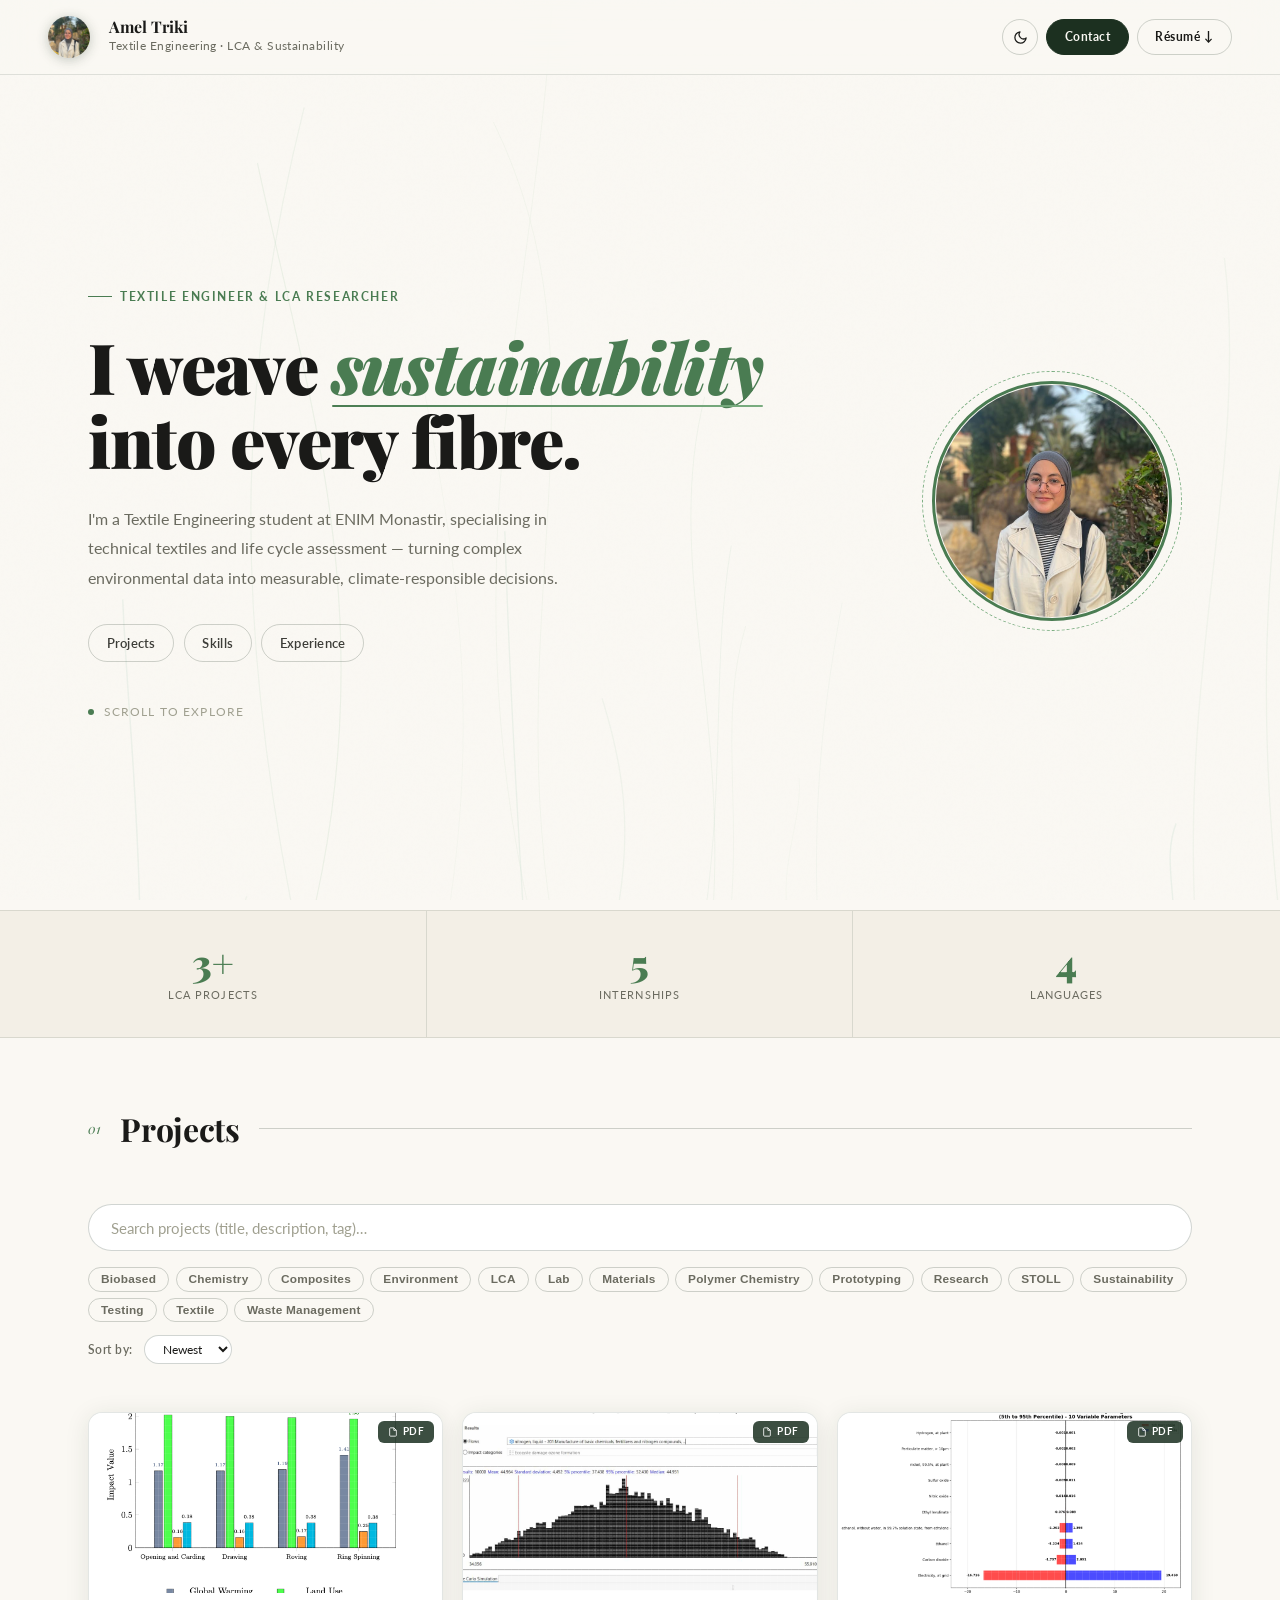
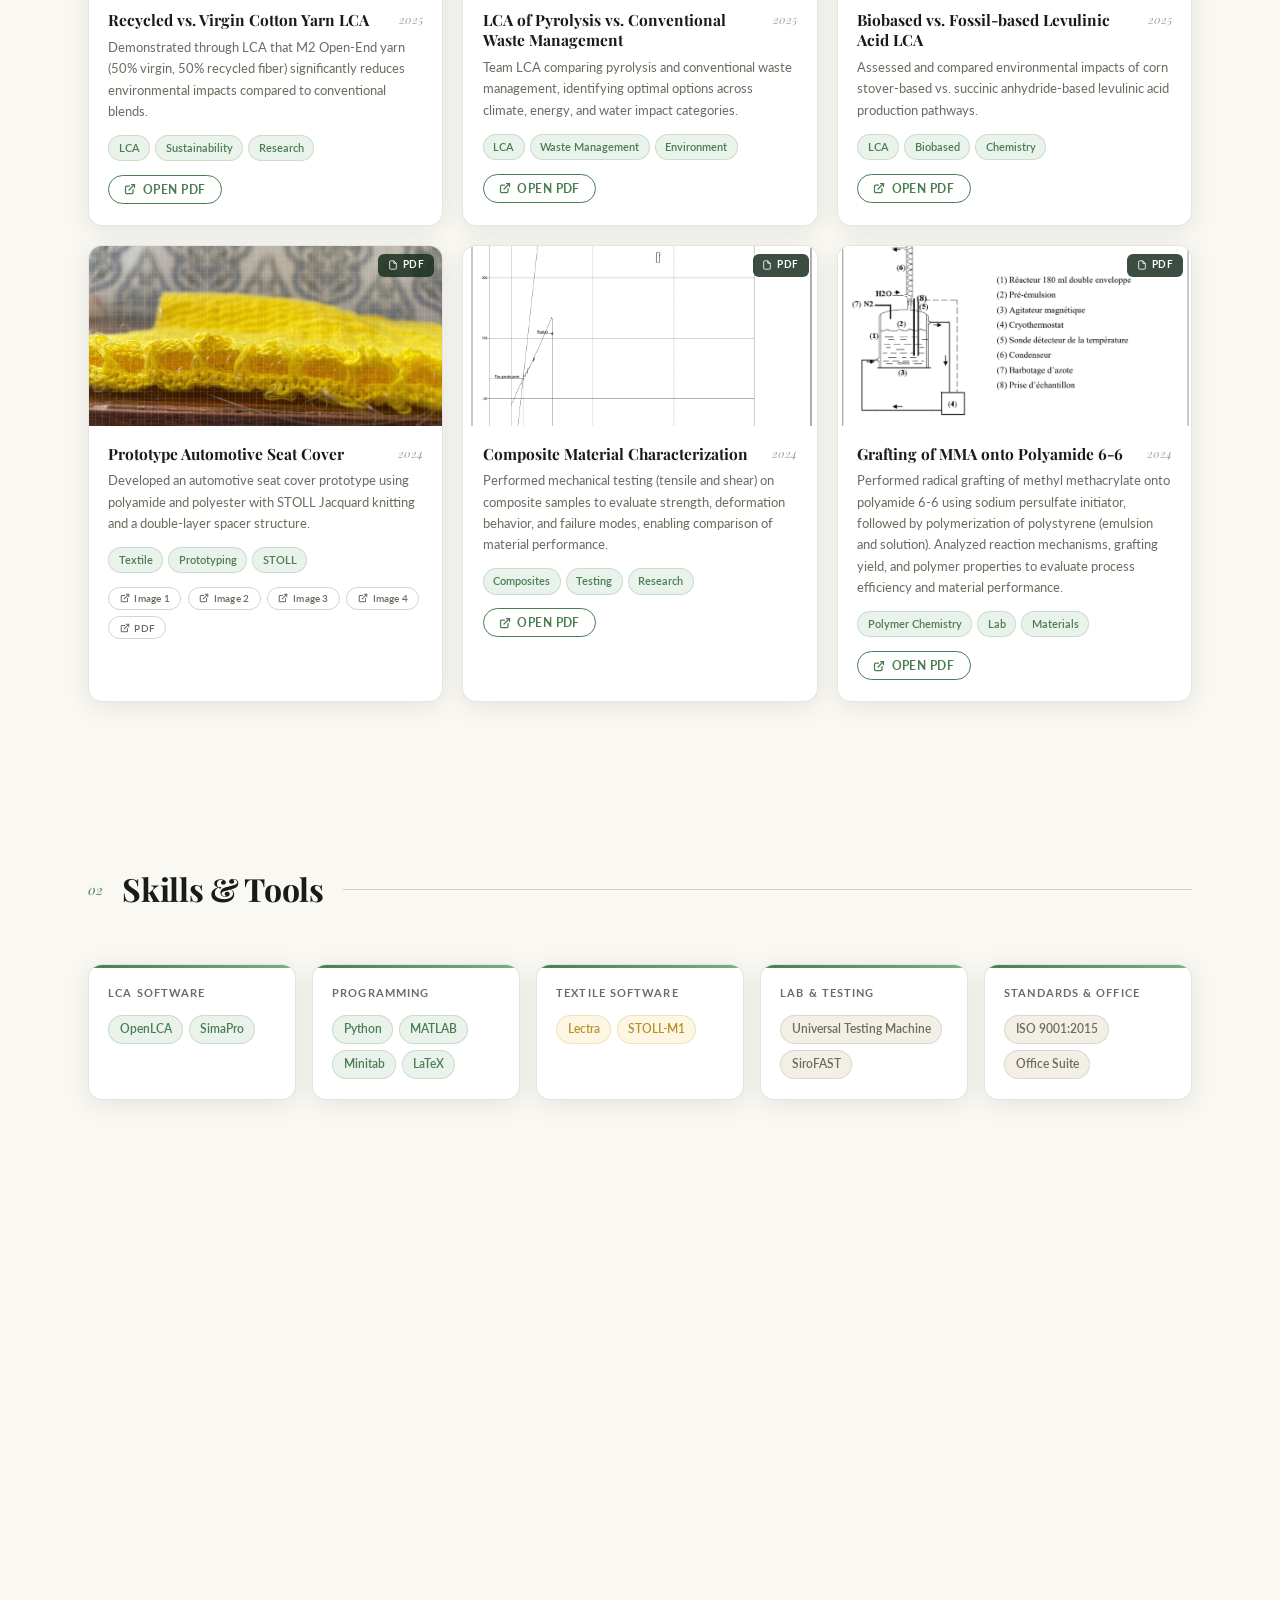
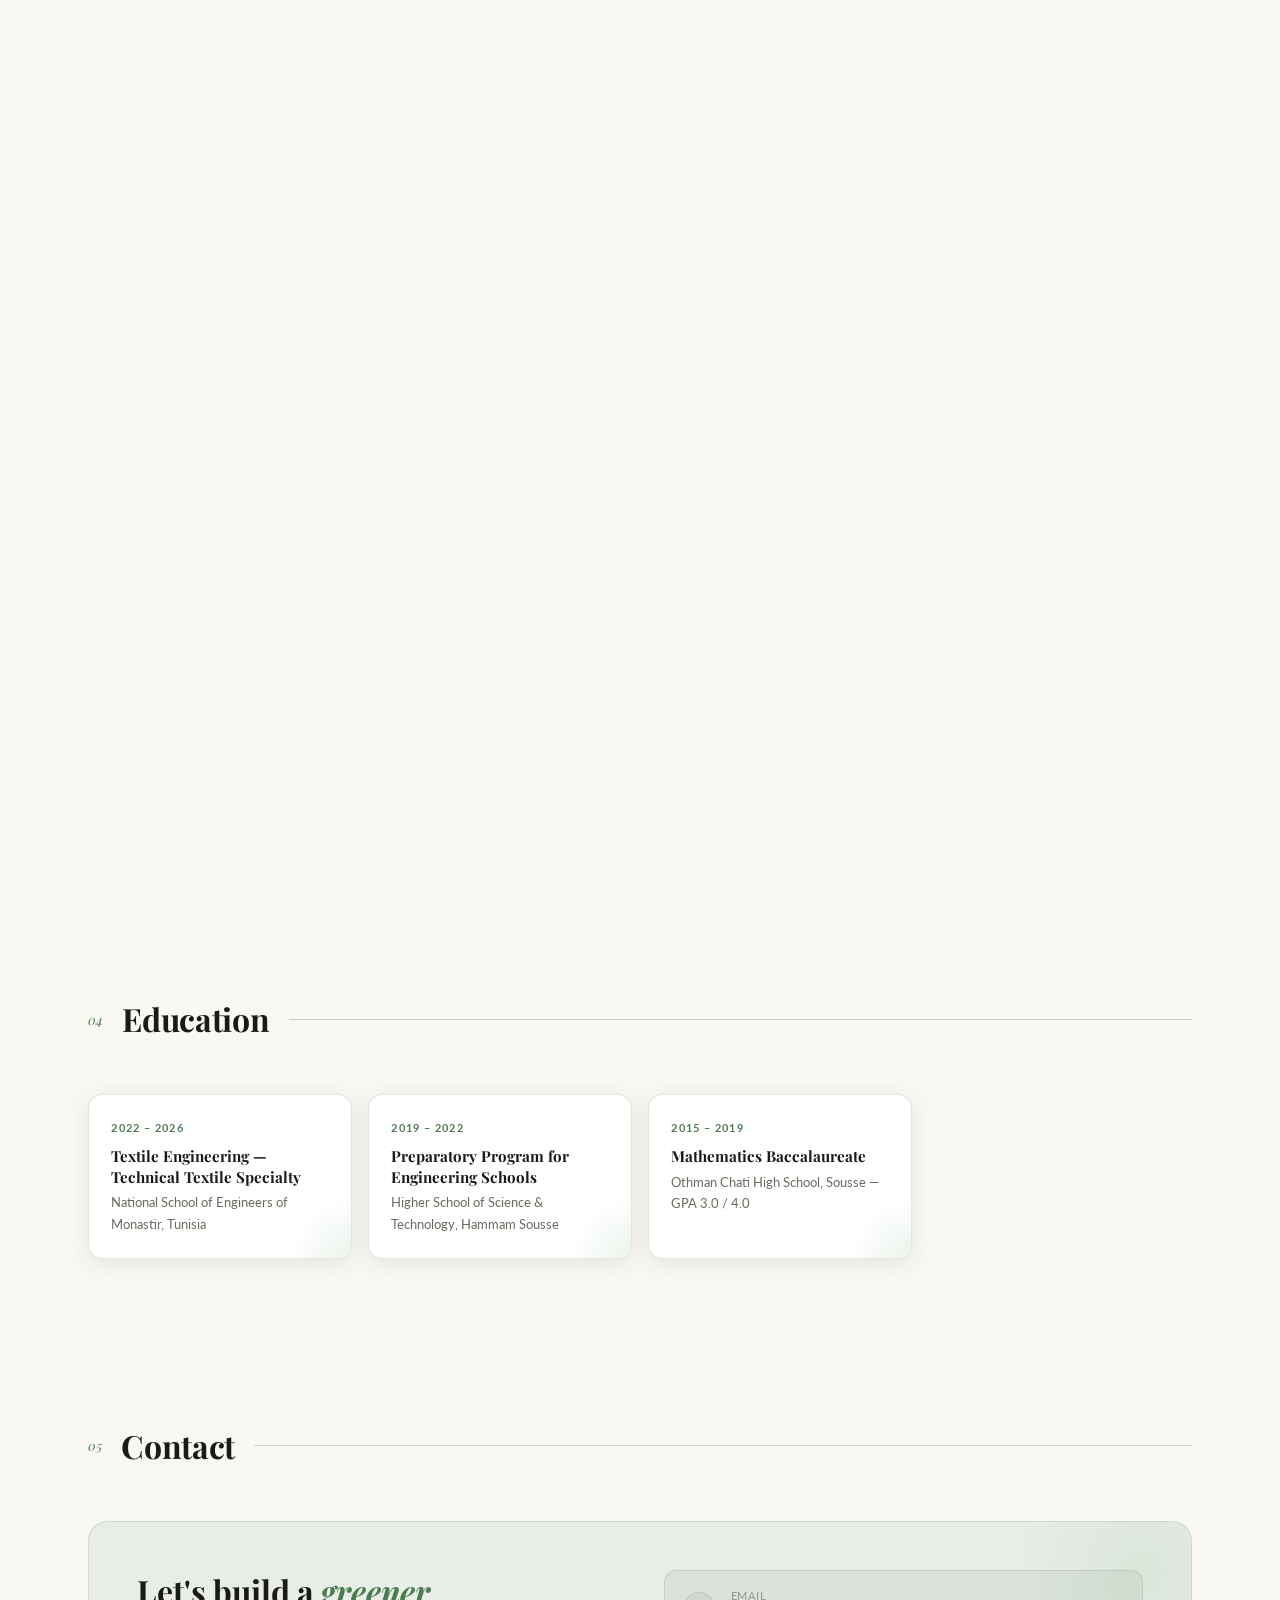
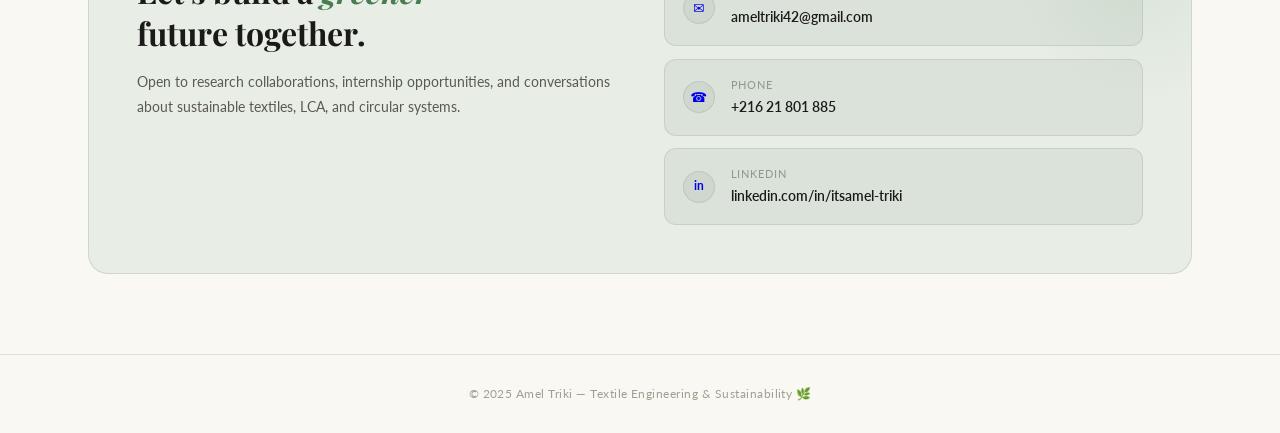
==== commit ce0c2ed0: "Update index.html" ====
--- a/index.html
+++ b/index.html
@@ -73,7 +73,7 @@
 .photo-circle{position:absolute;inset:4px;border-radius:50%;overflow:hidden;}
 .photo-circle img{width:100%;height:100%;object-fit:cover;display:block;}
 @keyframes spin{from{transform:rotate(0deg);}to{transform:rotate(360deg);}}
-.stat-strip{position:relative;z-index:2;display:grid;grid-template-columns:repeat(4,1fr);border-top:1px solid var(--border);border-bottom:1px solid var(--border);background:var(--cream2);}
+.stat-strip{position:relative;z-index:2;display:grid;grid-template-columns:repeat(3,1fr);border-top:1px solid var(--border);border-bottom:1px solid var(--border);background:var(--cream2);}
 .stat-cell{padding:2rem 1.5rem;text-align:center;border-right:1px solid var(--border);transition:background 0.2s;}
 .stat-cell:last-child{border-right:none;}
 .stat-cell:hover{background:var(--sage-pale);}
@@ -170,7 +170,6 @@
   .hero{grid-template-columns:1fr;padding:3rem 1.4rem 2rem;min-height:auto;}
   .hero-visual{flex-direction:row;justify-content:center;}
   .photo-frame{width:130px;height:130px;}
-  .stat-strip{grid-template-columns:repeat(2,1fr);}
   .section{padding:3rem 1.4rem;}
   .search-section{padding:3rem 1.4rem 0;}
   .contact-wrap{grid-template-columns:1fr;padding:2rem;}
@@ -217,7 +216,6 @@
   <div class="stat-cell"><span class="stat-num">3+</span><span class="stat-label">LCA Projects</span></div>
   <div class="stat-cell"><span class="stat-num">5</span><span class="stat-label">Internships</span></div>
   <div class="stat-cell"><span class="stat-num">4</span><span class="stat-label">Languages</span></div>
-  <div class="stat-cell"><span class="stat-num">2026</span><span class="stat-label">Graduating</span></div>
 </div>
 <div class="search-section reveal" id="projects">
   <div class="section-header">
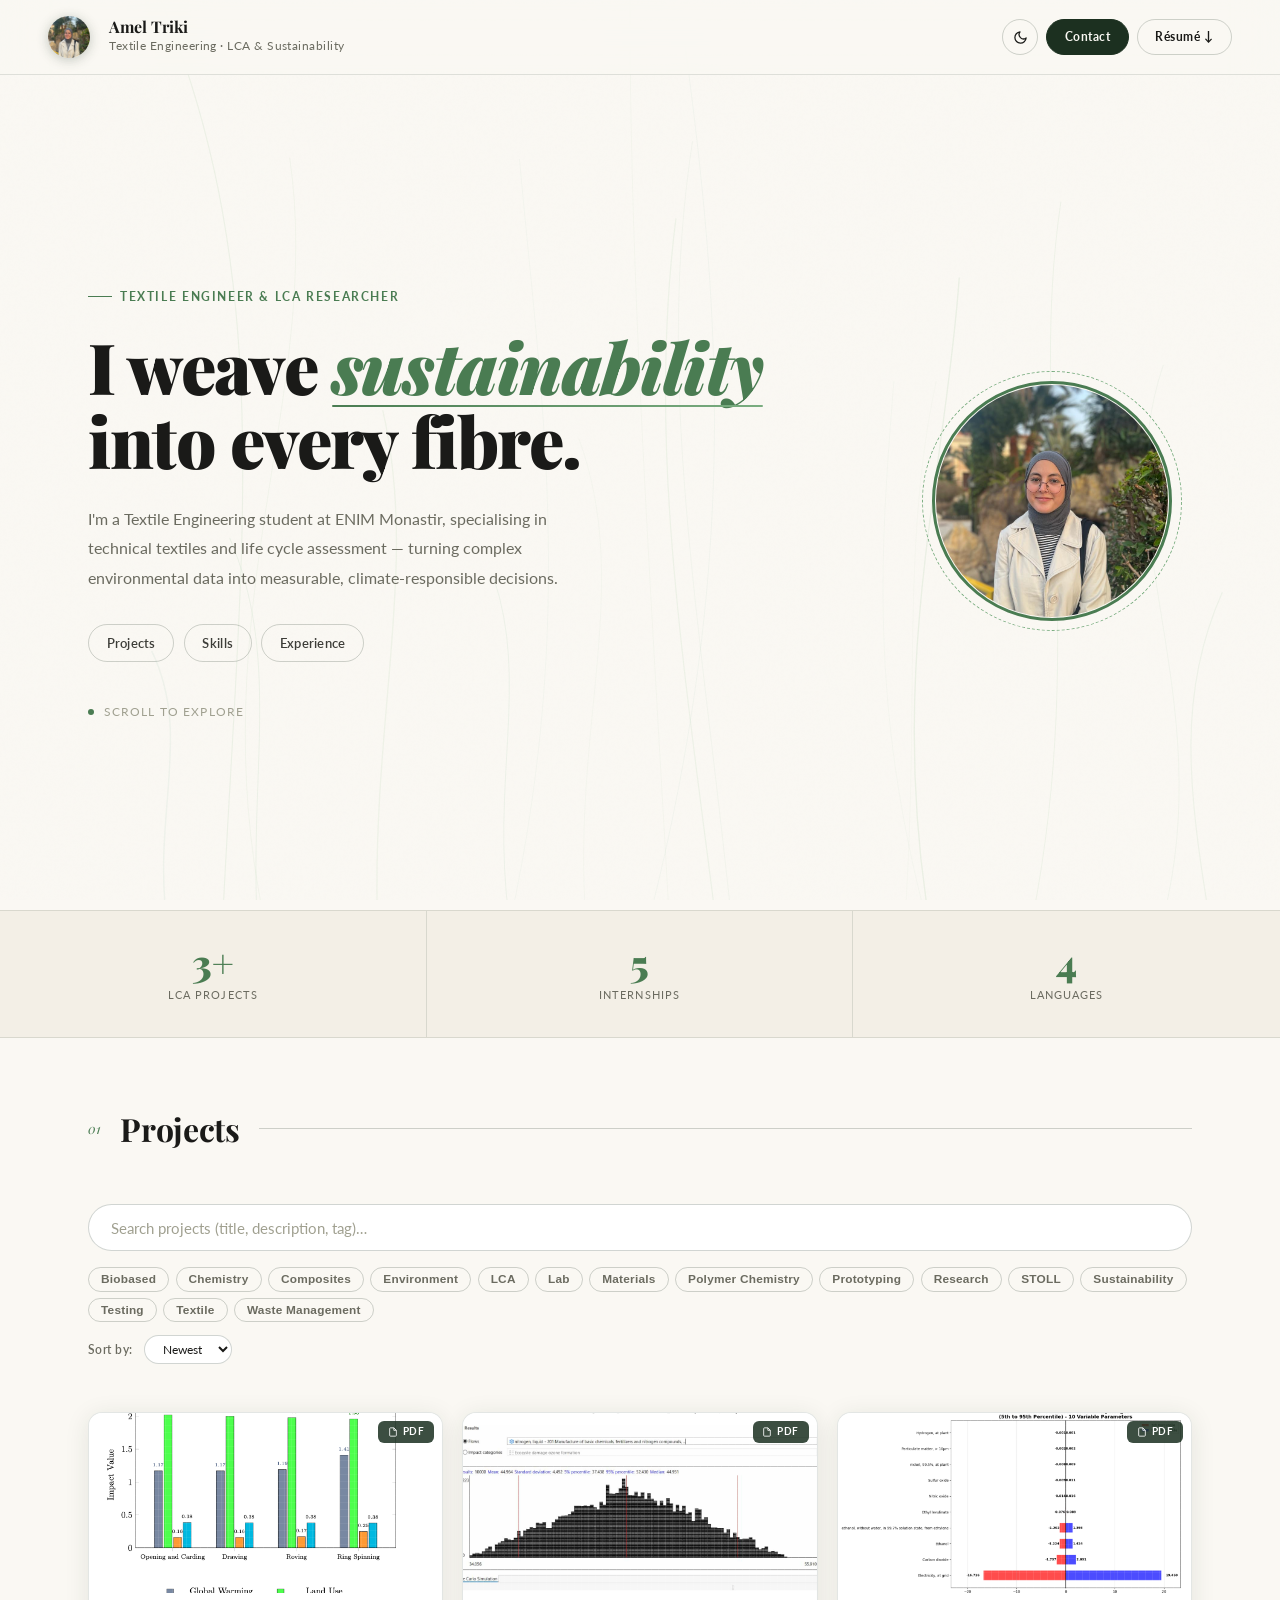
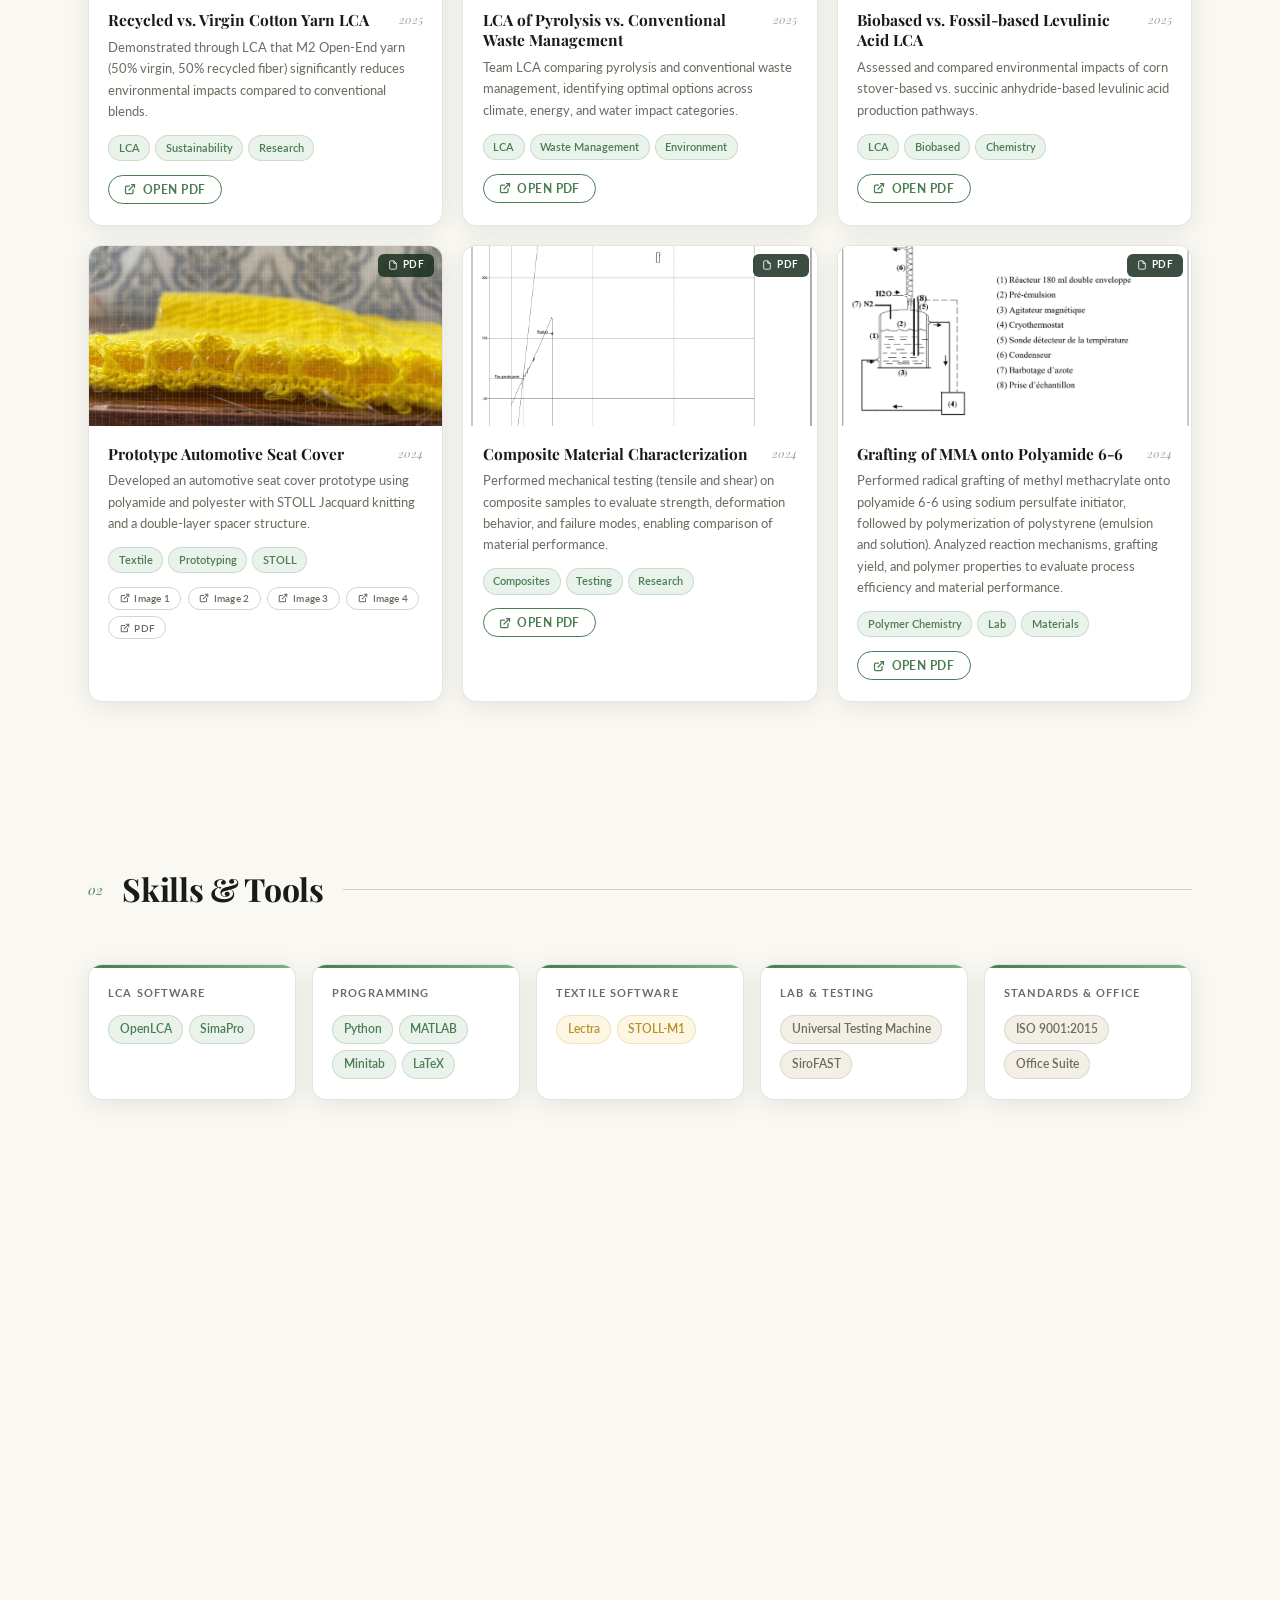
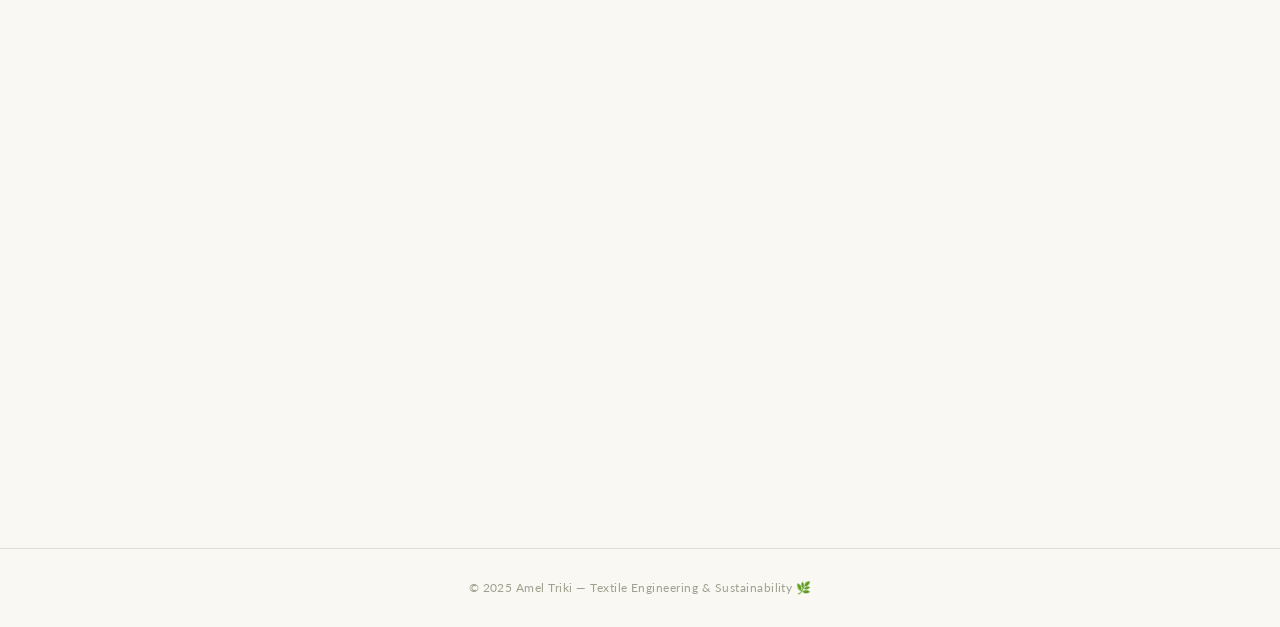
==== commit 528005e9: "Add experience timeline to index.html" ====
--- a/index.html
+++ b/index.html
@@ -259,13 +259,19 @@
     <h2 class="section-title">Experience</h2>
     <div class="section-line"></div>
   </div>
-  <div class="timeline">
+<div class="timeline">
+    <div class="tl-item reveal"><div class="tl-dot"></div><div class="tl-date">May 2026 – Present</div><div class="tl-role">LCA / EPD Engineer</div><div class="tl-company">Kelly Green Consulting — Tunis, Tunisia</div><div class="tl-desc">Conducting Life Cycle Assessments (LCA), developing Environmental Product Declarations (EPDs) and French Environmental and Health Declaration Sheets (FDES), and contributing to eco-design and environmental performance assessment of products.</div></div>
+
     <div class="tl-item reveal"><div class="tl-dot"></div><div class="tl-date">Sep 2025</div><div class="tl-role">LCA Intern</div><div class="tl-company">Carbon Jar — Sousse, Tunisia</div><div class="tl-desc">Conducted LCA of pyrolysis vs. conventional waste management, highlighting optimal options across climate, energy, and water impact categories.</div></div>
+
     <div class="tl-item reveal"><div class="tl-dot"></div><div class="tl-date">Aug 2025</div><div class="tl-role">LCA Intern</div><div class="tl-company">Carbon Jar — Sousse, Tunisia</div><div class="tl-desc">Assessed and compared environmental impacts of biobased (corn stover) vs. fossil-based levulinic acid production to identify the more sustainable pathway.</div></div>
+
     <div class="tl-item reveal"><div class="tl-dot"></div><div class="tl-date">Feb – Jun 2025</div><div class="tl-role">Final Year Graduation Project</div><div class="tl-company">SITEX — Sousse, Tunisia</div><div class="tl-desc">Demonstrated through LCA that M2 Open-End yarn (50% virgin cotton, 50% recycled fiber) significantly reduces environmental impacts vs. conventional blends.</div></div>
+
     <div class="tl-item reveal"><div class="tl-dot"></div><div class="tl-date">Jul 2024</div><div class="tl-role">Industrial Engineering Intern</div><div class="tl-company">Zodiac Nautic — Sousse, Tunisia</div><div class="tl-desc">Implemented 5S methodology — organization +30%, cleanliness +25%, efficiency +20%. Proposed sustainable shelving solutions.</div></div>
+
     <div class="tl-item reveal"><div class="tl-dot"></div><div class="tl-date">2023</div><div class="tl-role">Production Intern</div><div class="tl-company">Covet — Sousse, Tunisia</div><div class="tl-desc">Gained hands-on experience in textile production, observing key manufacturing stages and industrial practices.</div></div>
-  </div>
+</div>
 </div>
 <div class="section reveal" id="education">
   <div class="section-header">
